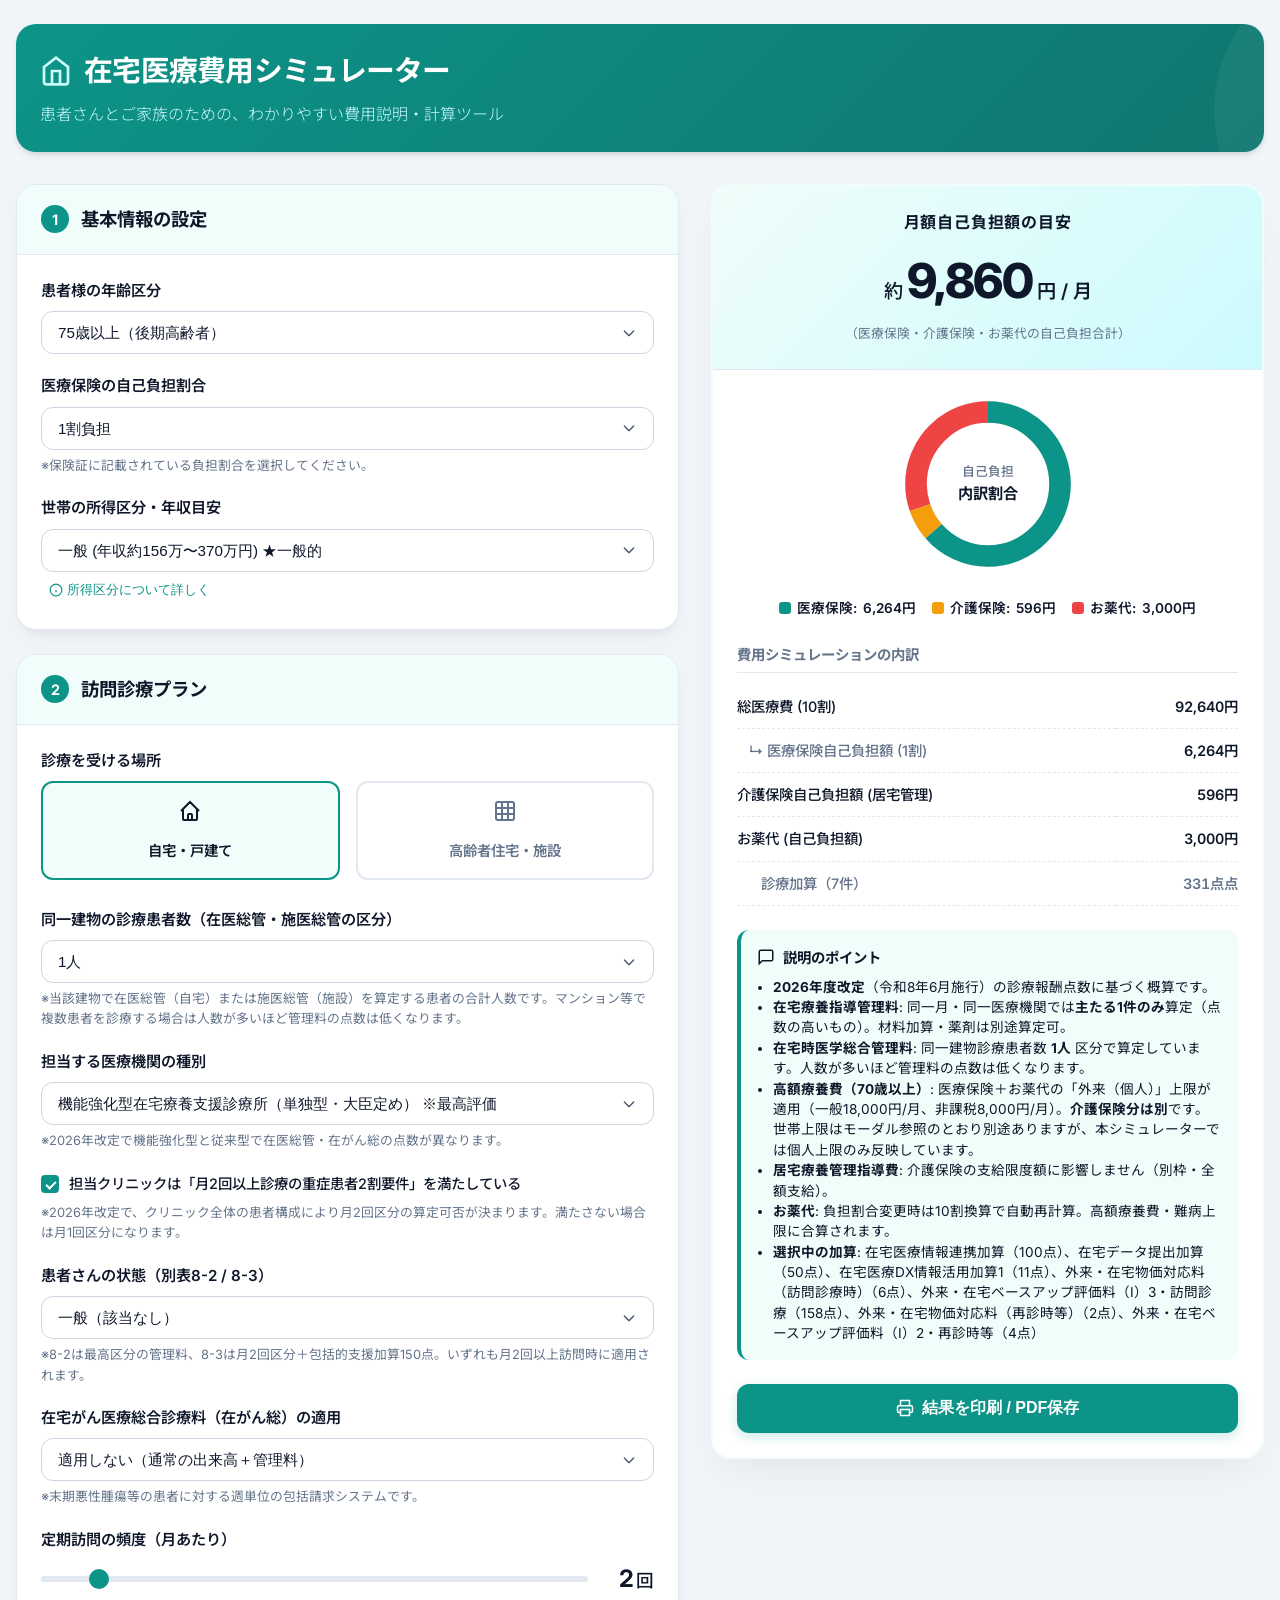
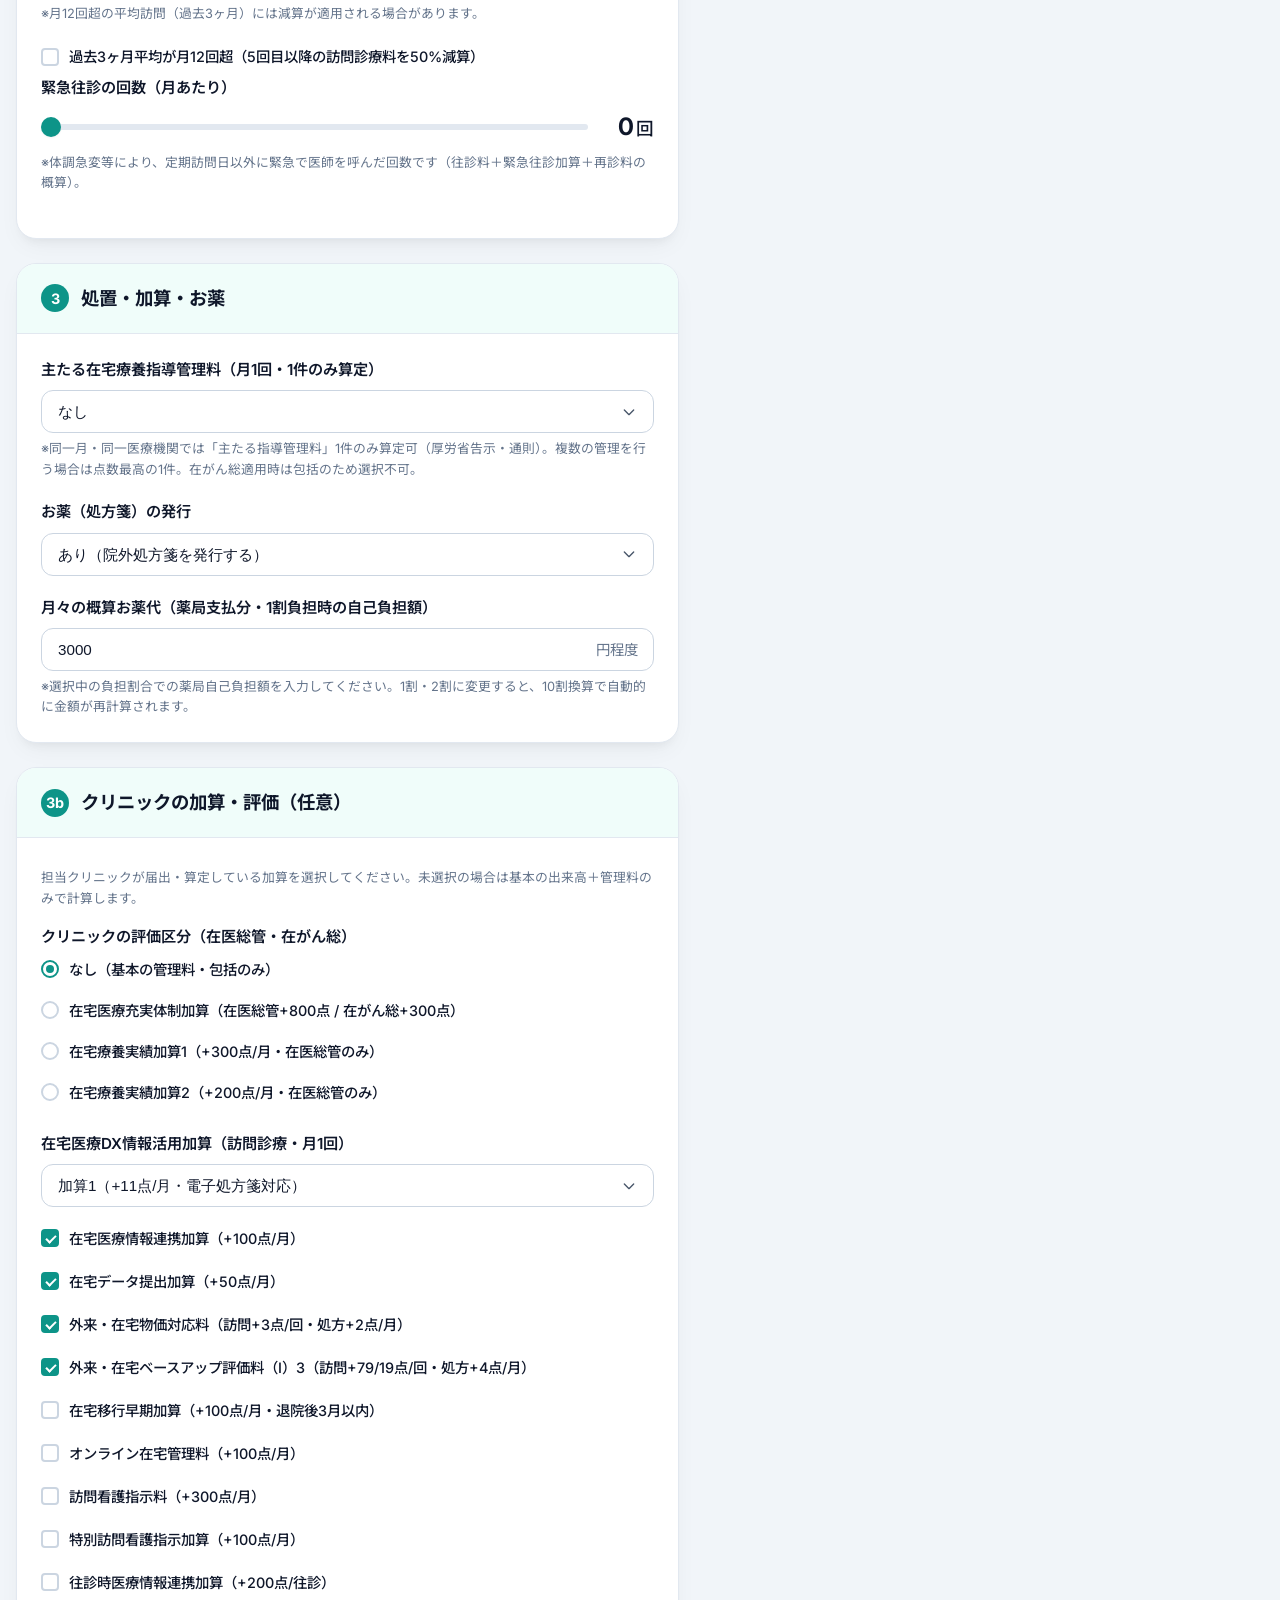
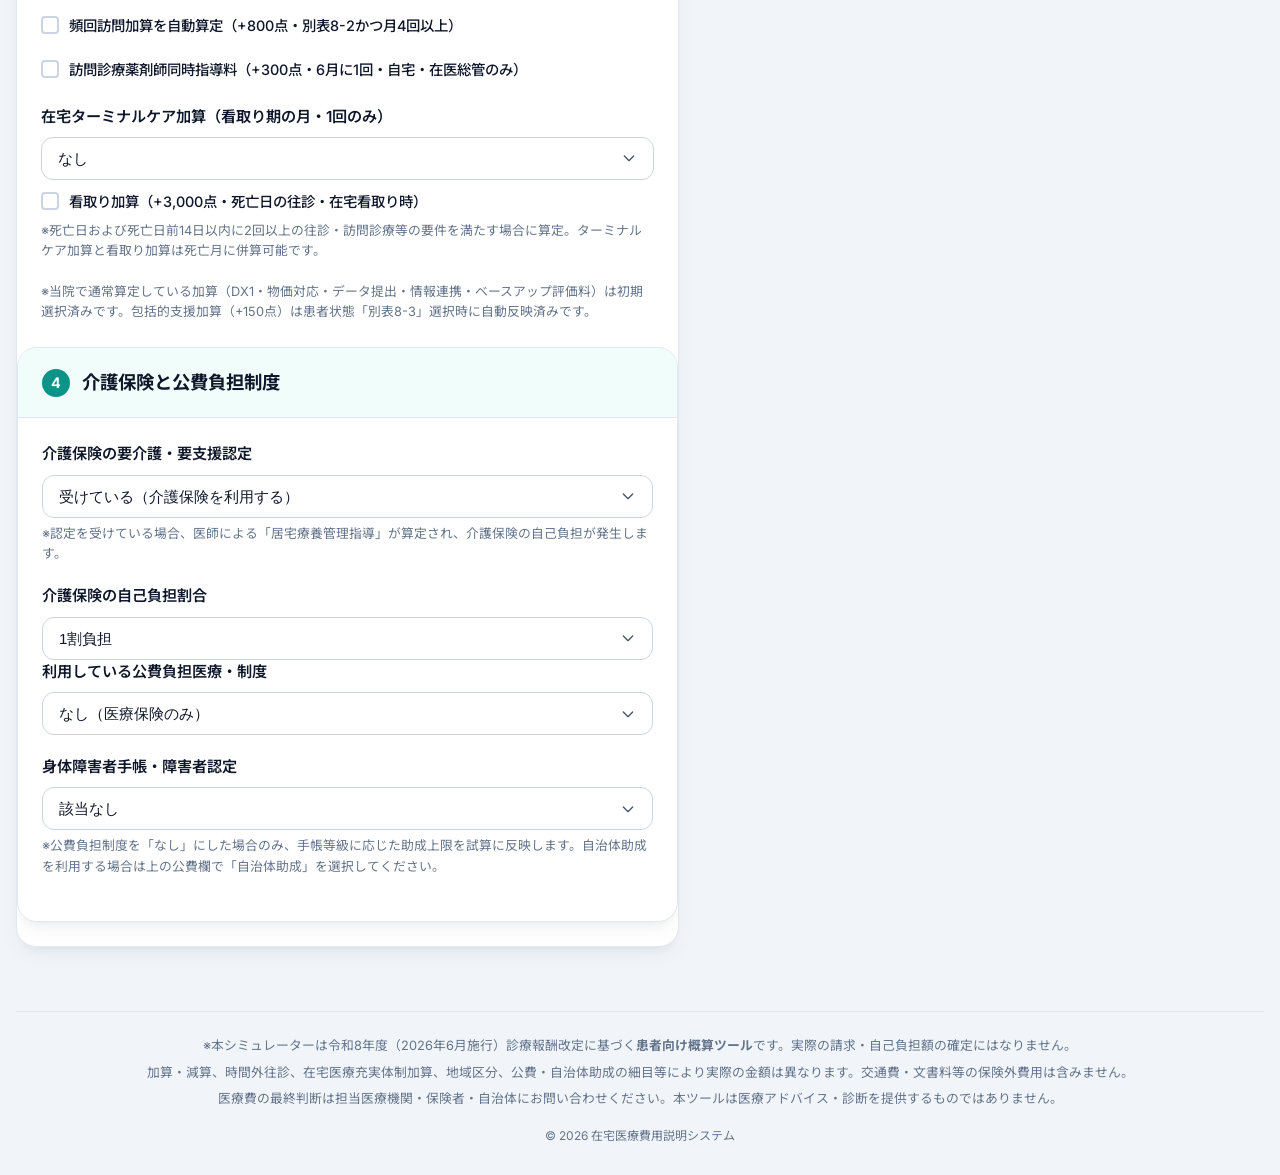
==== index.html @ 465ef8e2 "優先度順の課題修正: 計算精度・テスト・CI・UI改善 - 在がん総×一般診療所に80%減算を適用 - 頻回訪問加算を別表8-2（重症）患者のみに限定 - 薬剤師同時指導料を在医総管（一般診療所以外）" ====
<!DOCTYPE html>
<html lang="ja">
<head>
    <meta charset="UTF-8">
    <meta name="viewport" content="width=device-width, initial-scale=1.0">
    <meta name="description" content="在宅医療（訪問診療）の費用を患者さん・ご家族向けにわかりやすくシミュレーションするツール">
    <meta name="theme-color" content="#0f766e">
    <meta name="apple-mobile-web-app-capable" content="yes">
    <meta name="apple-mobile-web-app-status-bar-style" content="default">
    <meta name="apple-mobile-web-app-title" content="在宅医療費用">
    <title>在宅医療（訪問診療）費用シミュレーター</title>
    <link rel="icon" href="icon.svg" type="image/svg+xml">
    <link rel="apple-touch-icon" href="icon.svg">
    <link rel="manifest" href="manifest.webmanifest">
    <link rel="preconnect" href="https://fonts.googleapis.com">
    <link rel="preconnect" href="https://fonts.gstatic.com" crossorigin>
    <link href="https://fonts.googleapis.com/css2?family=Inter:wght@300;400;500;600;700&family=Noto+Sans+JP:wght@300;400;500;700&display=swap" rel="stylesheet">
    <link rel="stylesheet" href="styles.css">
</head>
<body>
    <div class="app-container">
        <!-- ヘッダー -->
        <header class="app-header">
            <div class="header-content">
                <div class="logo-area">
                    <svg class="logo-icon" viewBox="0 0 24 24" fill="none" stroke="currentColor" stroke-width="2">
                        <path d="M3 9l9-7 9 7v11a2 2 0 0 1-2 2H5a2 2 0 0 1-2-2z"/>
                        <polyline points="9 22 9 12 15 12 15 22"/>
                    </svg>
                    <h1>在宅医療費用シミュレーター</h1>
                </div>
                <p class="subtitle">患者さんとご家族のための、わかりやすい費用説明・計算ツール</p>
            </div>
        </header>

        <!-- メインコンテンツ -->
        <main class="app-main">
            <!-- 入力フォームエリア（左） -->
            <section class="form-section">
                <div class="card form-card">
                    <div class="card-header">
                        <h2><span class="step-num">1</span>基本情報の設定</h2>
                    </div>
                    <div class="card-body">
                        <!-- 年齢・負担割合 -->
                        <div class="form-group">
                            <label for="age-select">患者様の年齢区分</label>
                            <select id="age-select" class="form-control">
                                <option value="75" selected>75歳以上（後期高齢者）</option>
                                <option value="70">70歳〜74歳</option>
                                <option value="69">70歳未満</option>
                            </select>
                        </div>

                        <!-- 医療保険の負担割合（年齢により選択肢が変わる、または自動判定） -->
                        <div class="form-group">
                            <label for="copay-ratio">医療保険の自己負担割合</label>
                            <select id="copay-ratio" class="form-control">
                                <!-- JSで動的にオプションを制御・初期値設定 -->
                                <option value="0.1" selected>1割負担</option>
                                <option value="0.2">2割負担</option>
                                <option value="0.3">3割負担</option>
                            </select>
                            <span class="help-text">※保険証に記載されている負担割合を選択してください。</span>
                        </div>

                        <!-- 所得区分（高額療養費の計算用） -->
                        <div class="form-group">
                            <label for="income-level">世帯の所得区分・年収目安</label>
                            <select id="income-level" class="form-control">
                                <!-- JSで年齢区分に応じて動的に切り替え -->
                            </select>
                            <button type="button" class="btn-info-modal" data-target="modal-high-cost">
                                <svg width="14" height="14" viewBox="0 0 24 24" fill="none" stroke="currentColor" stroke-width="2"><circle cx="12" cy="12" r="10"/><line x1="12" y1="16" x2="12" y2="12"/><line x1="12" y1="8" x2="12.01" y2="8"/></svg>
                                所得区分について詳しく
                            </button>
                        </div>
                    </div>
                </div>

                <div class="card form-card">
                    <div class="card-header">
                        <h2><span class="step-num">2</span>訪問診療プラン</h2>
                    </div>
                    <div class="card-body">
                        <!-- 診療場所 -->
                        <div class="form-group">
                            <label>診療を受ける場所</label>
                            <div class="radio-tile-group">
                                <label class="radio-tile-label">
                                    <input type="radio" name="location" value="home" checked class="radio-tile-input">
                                    <div class="radio-tile">
                                        <div class="tile-icon">
                                            <svg width="24" height="24" viewBox="0 0 24 24" fill="none" stroke="currentColor" stroke-width="2"><path d="M3 12l2-2m0 0l7-7 7 7M5 10v10a1 1 0 001 1h3m10-11l2 2m-2-2v10a1 1 0 01-1 1h-3m-6 0a1 1 0 001-1v-4a1 1 0 011-1h2a1 1 0 011 1v4a1 1 0 001 1m-6 0h6"/></svg>
                                        </div>
                                        <div class="tile-label">自宅・戸建て</div>
                                    </div>
                                </label>
                                <label class="radio-tile-label">
                                    <input type="radio" name="location" value="facility" class="radio-tile-input">
                                    <div class="radio-tile">
                                        <div class="tile-icon">
                                            <svg width="24" height="24" viewBox="0 0 24 24" fill="none" stroke="currentColor" stroke-width="2"><rect x="3" y="3" width="18" height="18" rx="2" ry="2"/><line x1="9" y1="3" x2="9" y2="21"/><line x1="15" y1="3" x2="15" y2="21"/><line x1="3" y1="9" x2="21" y2="9"/><line x1="3" y1="15" x2="21" y2="15"/></svg>
                                        </div>
                                        <div class="tile-label">高齢者住宅・施設</div>
                                    </div>
                                </label>
                            </div>
                        </div>

                        <div class="form-group" id="facility-patient-tier-group">
                            <label for="facility-building-patients">同一建物の診療患者数（在医総管・施医総管の区分）</label>
                            <select id="facility-building-patients" class="form-control">
                                <option value="tier1" selected>1人</option>
                                <option value="tier2_9">2〜9人</option>
                                <option value="tier10_19">10〜19人</option>
                                <option value="tier20_49">20〜49人</option>
                                <option value="tier50plus">50人以上</option>
                            </select>
                            <span class="help-text">※当該建物で在医総管（自宅）または施医総管（施設）を算定する患者の合計人数です。マンション等で複数患者を診療する場合は人数が多いほど管理料の点数は低くなります。</span>
                        </div>

                        <!-- 診療所種別（2026年度改定） -->
                        <div class="form-group">
                            <label for="clinic-type">担当する医療機関の種別</label>
                            <select id="clinic-type" class="form-control">
                                <option value="kinou-kyouka" selected>機能強化型在宅療養支援診療所（単独型・大臣定め） ※最高評価</option>
                                <option value="zashin-ippan">在宅療養支援診療所（従来型）</option>
                                <option value="other-clinic">一般の診療所（在宅療養支援以外）</option>
                            </select>
                            <span class="help-text">※2026年改定で機能強化型と従来型で在医総管・在がん総の点数が異なります。</span>
                        </div>

                        <div class="form-group">
                            <label class="checkbox-item inline-check">
                                <input type="checkbox" id="clinic-severe-20" checked>
                                <span>担当クリニックは「月2回以上診療の重症患者2割要件」を満たしている</span>
                            </label>
                            <span class="help-text">※2026年改定で、クリニック全体の患者構成により月2回区分の算定可否が決まります。満たさない場合は月1回区分になります。</span>
                        </div>

                        <div class="form-group">
                            <label for="patient-severe">患者さんの状態（別表8-2 / 8-3）</label>
                            <select id="patient-severe" class="form-control">
                                <option value="no" selected>一般（該当なし）</option>
                                <option value="houkatsu">別表8-3（包括的支援加算対象）</option>
                                <option value="severe">別表8-2（重症患者）</option>
                            </select>
                            <span class="help-text">※8-2は最高区分の管理料、8-3は月2回区分＋包括的支援加算150点。いずれも月2回以上訪問時に適用されます。</span>
                        </div>

                        <!-- 在宅がん医療総合診療料（在がん総）の適用 -->
                        <div class="form-group">
                            <label for="apply-cancer-care">在宅がん医療総合診療料（在がん総）の適用</label>
                            <select id="apply-cancer-care" class="form-control">
                                <option value="no" selected>適用しない（通常の出来高＋管理料）</option>
                                <option value="yes">適用する（週単位の包括請求・末期がん等）</option>
                            </select>
                            <span class="help-text">※末期悪性腫瘍等の患者に対する週単位の包括請求システムです。</span>
                        </div>

                        <div id="cancer-care-details" class="public-details-panel hidden">
                            <div class="form-group">
                                <label for="cancer-care-weeks">算定する週数（月あたり）</label>
                                <div class="range-slider-container">
                                    <input type="range" id="cancer-care-weeks" min="1" max="5" value="4" class="range-slider">
                                    <span class="range-value"><strong id="cancer-care-weeks-val">4</strong>週分</span>
                                </div>
                                <span class="help-text">※通常は1ヶ月あたり4週分（または5週分）算定します。</span>
                            </div>
                        </div>

                        <div id="visit-plan-controls">
                            <!-- 訪問頻度 -->
                            <div class="form-group">
                                <label for="visit-frequency">定期訪問の頻度（月あたり）</label>
                                <div class="range-slider-container">
                                    <input type="range" id="visit-frequency" min="1" max="12" value="2" class="range-slider">
                                    <span class="range-value"><strong id="visit-frequency-val">2</strong>回</span>
                                </div>
                                <span class="help-text">※月12回超の平均訪問（過去3ヶ月）には減算が適用される場合があります。</span>
                            </div>
                            <label class="checkbox-item inline-check" style="margin-top: 8px;">
                                <input type="checkbox" id="visit-over-12-avg">
                                <span>過去3ヶ月平均が月12回超（5回目以降の訪問診療料を50%減算）</span>
                            </label>

                            <!-- 往診回数 -->
                            <div class="form-group">
                                <label for="emergency-visits">緊急往診の回数（月あたり）</label>
                                <div class="range-slider-container">
                                    <input type="range" id="emergency-visits" min="0" max="8" value="0" class="range-slider">
                                    <span class="range-value"><strong id="emergency-visits-val">0</strong>回</span>
                                </div>
                                <span class="help-text">※体調急変等により、定期訪問日以外に緊急で医師を呼んだ回数です（往診料＋緊急往診加算＋再診料の概算）。</span>
                            </div>

                            <div id="emergency-time-addons-group" class="public-details-panel hidden" style="margin-top: 12px;">
                                <div class="form-group">
                                    <label for="emergency-night-holiday">うち夜間・休日往診（18時〜8時・休日）</label>
                                    <div class="range-slider-container">
                                        <input type="range" id="emergency-night-holiday" min="0" max="0" value="0" class="range-slider">
                                        <span class="range-value"><strong id="emergency-night-holiday-val">0</strong>回</span>
                                    </div>
                                </div>
                                <div class="form-group">
                                    <label for="emergency-late-night">うち深夜往診（22時〜6時）</label>
                                    <div class="range-slider-container">
                                        <input type="range" id="emergency-late-night" min="0" max="0" value="0" class="range-slider">
                                        <span class="range-value"><strong id="emergency-late-night-val">0</strong>回</span>
                                    </div>
                                    <span class="help-text">※深夜往診は夜間・休日往診と重複しない回数で入力してください。クリニック区分により加算額が異なります（機能強化型+1,700/+2,700点、在支診+1,500/+2,500点、一般+405/+485点）。</span>
                                </div>
                            </div>
                        </div>
                    </div>
                </div>

                <div class="card form-card">
                    <div class="card-header">
                        <h2><span class="step-num">3</span>処置・加算・お薬</h2>
                    </div>
                    <div class="card-body">
                        <!-- 在宅療養指導管理料（排他算定） -->
                        <div class="form-group">
                            <label for="home-guidance-type">主たる在宅療養指導管理料（月1回・1件のみ算定）</label>
                            <select id="home-guidance-type" class="form-control">
                                <option value="none" selected>なし</option>
                                <option value="oxygen">在宅酸素療法指導管理料（2,400点/月）</option>
                                <option value="injection">在宅自己注射指導管理料（650点/月）</option>
                                <option value="catheter">在宅自己導尿指導管理料（1,400点/月）</option>
                                <option value="cancer">在宅悪性腫瘍患者指導管理料（1,500点/月）</option>
                                <option value="wound">在宅寝たきり患者処置指導管理料（1,050点/月）※褥瘡等</option>
                            </select>
                            <span class="help-text">※同一月・同一医療機関では「主たる指導管理料」1件のみ算定可（厚労省告示・通則）。複数の管理を行う場合は点数最高の1件。在がん総適用時は包括のため選択不可。</span>
                        </div>

                        <!-- お薬代 -->
                        <div class="form-group">
                            <label for="has-prescription">お薬（処方箋）の発行</label>
                            <select id="has-prescription" class="form-control">
                                <option value="yes" selected>あり（院外処方箋を発行する）</option>
                                <option value="no">なし</option>
                            </select>
                        </div>
                        <div class="form-group" id="medication-cost-group">
                            <label for="medication-cost" id="medication-cost-label">月々の概算お薬代（薬局支払分・3割負担時の自己負担額）</label>
                            <div class="input-unit-container">
                                <input type="number" id="medication-cost" class="form-control" value="3000" min="0" step="500">
                                <span class="input-unit">円程度</span>
                            </div>
                            <span class="help-text">※選択中の負担割合での薬局自己負担額を入力してください。1割・2割に変更すると、10割換算で自動的に金額が再計算されます。</span>
                        </div>
                    </div>
                </div>

                <div class="card form-card" id="addon-card">
                    <div class="card-header">
                        <h2><span class="step-num">3b</span>クリニックの加算・評価（任意）</h2>
                    </div>
                    <div class="card-body">
                        <p class="help-text" style="margin-bottom: 16px;">担当クリニックが届出・算定している加算を選択してください。未選択の場合は基本の出来高＋管理料のみで計算します。</p>

                        <div id="addon-cancer-note" class="public-details-panel hidden" style="margin-bottom: 16px;">
                            <p class="help-text">在がん総適用時は、訪問・管理料は包括のため、情報連携・DX・データ提出・充実体制加算（300点）等のみ選択できます。</p>
                        </div>

                        <div class="form-group">
                            <label>クリニックの評価区分（在医総管・在がん総）</label>
                            <div class="radio-group" id="clinic-tier-group">
                                <label class="checkbox-item inline-check">
                                    <input type="radio" name="clinic-tier" value="none" checked>
                                    <span>なし（基本の管理料・包括のみ）</span>
                                </label>
                                <label class="checkbox-item inline-check" data-tier="jujitsu">
                                    <input type="radio" name="clinic-tier" value="jujitsu">
                                    <span>在宅医療充実体制加算（在医総管+800点 / 在がん総+300点）</span>
                                </label>
                                <label class="checkbox-item inline-check tier-normal-only" data-tier="jisseki1">
                                    <input type="radio" name="clinic-tier" value="jisseki1">
                                    <span>在宅療養実績加算1（+300点/月・在医総管のみ）</span>
                                </label>
                                <label class="checkbox-item inline-check tier-normal-only" data-tier="jisseki2">
                                    <input type="radio" name="clinic-tier" value="jisseki2">
                                    <span>在宅療養実績加算2（+200点/月・在医総管のみ）</span>
                                </label>
                            </div>
                        </div>

                        <div id="addon-normal-panel">

                        <div class="form-group">
                            <label for="addon-dx">在宅医療DX情報活用加算（訪問診療・月1回）</label>
                            <select id="addon-dx" class="form-control">
                                <option value="none">なし</option>
                                <option value="1" selected>加算1（+11点/月・電子処方箋対応）</option>
                                <option value="2">加算2（+9点/月）</option>
                            </select>
                        </div>

                        <div class="checkbox-grid">
                            <label class="checkbox-item">
                                <input type="checkbox" id="addon-info-renkei" checked>
                                <span>在宅医療情報連携加算（+100点/月）</span>
                            </label>
                            <label class="checkbox-item">
                                <input type="checkbox" id="addon-data-submit" checked>
                                <span>在宅データ提出加算（+50点/月）</span>
                            </label>
                            <label class="checkbox-item">
                                <input type="checkbox" id="addon-bukka" checked>
                                <span>外来・在宅物価対応料（訪問+3点/回・処方+2点/月）</span>
                            </label>
                            <label class="checkbox-item">
                                <input type="checkbox" id="addon-base-up" checked>
                                <span>外来・在宅ベースアップ評価料（Ⅰ）3（訪問+79/19点/回・処方+4点/月）</span>
                            </label>
                            <label class="checkbox-item">
                                <input type="checkbox" id="addon-early-transition">
                                <span>在宅移行早期加算（+100点/月・退院後3月以内）</span>
                            </label>
                            <label class="checkbox-item">
                                <input type="checkbox" id="addon-online-mgmt">
                                <span>オンライン在宅管理料（+100点/月）</span>
                            </label>
                            <label class="checkbox-item">
                                <input type="checkbox" id="addon-nursing-instruction">
                                <span>訪問看護指示料（+300点/月）</span>
                            </label>
                            <label class="checkbox-item">
                                <input type="checkbox" id="addon-special-nursing">
                                <span>特別訪問看護指示加算（+100点/月）</span>
                            </label>
                            <label class="checkbox-item" id="addon-continuing-care-row" style="display:none">
                                <input type="checkbox" id="addon-continuing-care">
                                <span>継続診療加算（+216点/月・一般診療所のみ）</span>
                            </label>
                            <label class="checkbox-item">
                                <input type="checkbox" id="addon-emergency-info">
                                <span>往診時医療情報連携加算（+200点/往診）</span>
                            </label>
                            <label class="checkbox-item">
                                <input type="checkbox" id="addon-auto-frequent">
                                <span>頻回訪問加算を自動算定（+800点・別表8-2かつ月4回以上）</span>
                            </label>
                            <label class="checkbox-item" id="addon-pharmacist-row" style="display:none">
                                <input type="checkbox" id="addon-pharmacist-joint">
                                <span>訪問診療薬剤師同時指導料（+300点・6月に1回・自宅・在医総管のみ）</span>
                            </label>
                        </div>

                        <div id="addon-terminal-group" class="form-group" style="margin-top: 16px;">
                            <label for="addon-terminal-care">在宅ターミナルケア加算（看取り期の月・1回のみ）</label>
                            <select id="addon-terminal-care" class="form-control">
                                <option value="none" selected>なし</option>
                                <option value="tier6500">6,500点（大臣定め・病床ありの在支診・病院）</option>
                                <option value="tier5500">5,500点（大臣定め・病床なしの在支診・病院）</option>
                                <option value="tier4500">4,500点（その他の在宅療養支援診療所・病院）</option>
                                <option value="tier3500">3,500点（その他の診療所等）</option>
                            </select>
                            <label class="checkbox-item" style="margin-top: 10px;">
                                <input type="checkbox" id="addon-miokuri">
                                <span>看取り加算（+3,000点・死亡日の往診・在宅看取り時）</span>
                            </label>
                            <span class="help-text">※死亡日および死亡日前14日以内に2回以上の往診・訪問診療等の要件を満たす場合に算定。ターミナルケア加算と看取り加算は死亡月に併算可能です。</span>
                        </div>
                        <span class="help-text">※当院で通常算定している加算（DX1・物価対応・データ提出・情報連携・ベースアップ評価料）は初期選択済みです。包括的支援加算（+150点）は患者状態「別表8-3」選択時に自動反映済みです。</span>
                    </div>
                </div>

                <div class="card form-card">
                    <div class="card-header">
                        <h2><span class="step-num">4</span>介護保険と公費負担制度</h2>
                    </div>
                    <div class="card-body">
                        <!-- 介護保険の利用 -->
                        <div class="form-group">
                            <label for="nursing-insurance">介護保険の要介護・要支援認定</label>
                            <select id="nursing-insurance" class="form-control">
                                <option value="yes" selected>受けている（介護保険を利用する）</option>
                                <option value="no">受けていない（または利用しない）</option>
                            </select>
                            <span class="help-text">※認定を受けている場合、医師による「居宅療養管理指導」が算定され、介護保険の自己負担が発生します。</span>
                        </div>

                        <div id="nursing-insurance-details">
                            <div class="form-group">
                                <label for="nursing-ratio">介護保険の自己負担割合</label>
                                <select id="nursing-ratio" class="form-control">
                                    <option value="0.1" selected>1割負担</option>
                                    <option value="0.2">2割負担</option>
                                    <option value="0.3">3割負担</option>
                                </select>
                            </div>
                        </div>

                        <!-- 公費負担医療 -->
                        <div class="form-group">
                            <label for="public-expense">利用している公費負担医療・制度</label>
                            <select id="public-expense" class="form-control">
                                <option value="none" selected>なし（医療保険のみ）</option>
                                <option value="welfare">生活保護（医療扶助・介護扶助）</option>
                                <option value="nanbyou">指定難病（医療費助成制度）</option>
                                <option value="jiritsu">自立支援医療（精神通院等）</option>
                                <option value="local-subsidy">地方自治体の医療費助成（重度障害者など）</option>
                            </select>
                        </div>

                        <!-- 各公費に応じた追加項目 -->
                        <div id="public-nanbyou-details" class="public-details-panel hidden">
                            <div class="form-group">
                                <label for="nanbyou-limit">指定難病の月額自己負担上限額</label>
                                <select id="nanbyou-limit" class="form-control">
                                    <option value="0">0円 (生活保護など)</option>
                                    <option value="2500">2,500円 (低所得Ⅰ)</option>
                                    <option value="5000">5,000円 (低所得Ⅱ)</option>
                                    <option value="10000" selected>10,000円 (一般所得Ⅰ)</option>
                                    <option value="20000">20,000円 (一般所得Ⅱ)</option>
                                    <option value="30000">30,000円 (上位所得)</option>
                                </select>
                            </div>
                            <label class="checkbox-item inline-check">
                                <input type="checkbox" id="nanbyou-long-term">
                                <span>高額かつ長期該当（上限軽減: 一般所得Ⅰ→5,000円、Ⅱ→10,000円、上位→20,000円）</span>
                            </label>
                            <div class="checkbox-item">
                                <input type="checkbox" id="nanbyou-ventilator" value="yes">
                                <label for="nanbyou-ventilator">人工呼吸器などを装着している（上限1,000円）</label>
                            </div>
                            <span class="help-text">※3割負担の方は2割に軽減。医療・お薬・居宅療養管理指導費を合算して月上限を適用します（高額療養費とは別制度）。</span>
                        </div>

                        <div id="public-jiritsu-details" class="public-details-panel hidden">
                            <div class="form-group">
                                <label for="jiritsu-coverage">自立支援の対象となる診療の割合</label>
                                <select id="jiritsu-coverage" class="form-control">
                                    <option value="100" selected>100%（精神疾患が主病・診療費の全額が対象）</option>
                                    <option value="75">約75%（精神疾患関連が大部分）</option>
                                    <option value="50">約50%（併存疾患あり）</option>
                                    <option value="25">約25%（精神疾患以外が主）</option>
                                </select>
                                <span class="help-text">※自立支援（精神通院）は精神障害及びそれに起因する病態の診療・お薬のみが対象です。該当分のみ1割＋上限を適用し、残りは通常の保険負担割合です。</span>
                            </div>
                            <div class="form-group">
                                <label for="jiritsu-limit">自立支援医療の月額自己負担上限額</label>
                                <select id="jiritsu-limit" class="form-control">
                                    <option value="0">0円 (生活保護受給世帯)</option>
                                    <option value="2500">2,500円 (低所得1: 非課税・年金少)</option>
                                    <option value="5000" selected>5,000円 (低所得2: 非課税)</option>
                                    <option value="5000-mid">5,000円 (中間所得1: 課税・重度継続)</option>
                                    <option value="10000">10,000円 (中間所得2: 課税・重度継続)</option>
                                    <option value="20000">20,000円 (一定所得以上: 重度継続)</option>
                                    <option value="none">上限なし (原則1割負担のみ)</option>
                                </select>
                            </div>
                        </div>

                        <div id="public-local-details" class="public-details-panel hidden">
                            <div class="form-group">
                                <label for="local-subsidy-type">助成の内容（自己負担分）</label>
                                <select id="local-subsidy-type" class="form-control">
                                    <option value="zero" selected>医療・お薬の自己負担なし（0円）</option>
                                    <option value="ratio-cap-1000">1割負担＋月上限1,000円（医療・お薬）</option>
                                    <option value="ratio-cap-2000">1割負担＋月上限2,000円（医療・お薬）</option>
                                    <option value="ratio-cap-5000">1割負担＋月上限5,000円（医療・お薬）</option>
                                    <option value="fixed-500">1回あたり500円のみ負担（医療・お薬）</option>
                                    <option value="fixed-1000">月額上限1,000円まで負担（医療・お薬）</option>
                                </select>
                            </div>
                            <label class="checkbox-item inline-check">
                                <input type="checkbox" id="local-nursing-subsidy">
                                <span>介護保険（居宅療養管理指導）も助成対象</span>
                            </label>
                            <span class="help-text">※自治体の重度障害者医療費助成等の典型パターンです。お住まいの市区町村の条例と異なる場合があります。</span>
                        </div>

                        <!-- 障害者手帳・認定 -->
                        <div class="form-group">
                            <label for="disability-cert">身体障害者手帳・障害者認定</label>
                            <select id="disability-cert" class="form-control">
                                <option value="no" selected>該当なし</option>
                                <option value="yes">身体障害者手帳をお持ち（または障害者認定あり）</option>
                            </select>
                            <span class="help-text">※公費負担制度を「なし」にした場合のみ、手帳等級に応じた助成上限を試算に反映します。自治体助成を利用する場合は上の公費欄で「自治体助成」を選択してください。</span>
                        </div>

                        <div id="disability-details" class="public-details-panel hidden">
                            <div class="form-group">
                                <label for="disability-grade">手帳の等級・助成の目安</label>
                                <select id="disability-grade" class="form-control">
                                    <option value="grade1-2">1級・2級（自己負担なしの助成が多い）</option>
                                    <option value="grade3">3級（月額上限1,000円程度の助成が多い）</option>
                                    <option value="general">その他（自治体により異なる）</option>
                                </select>
                            </div>
                        </div>
                    </div>
                </div>

            </section>

            <!-- 計算結果エリア（右） -->
            <section class="result-section">
                <div class="card result-card sticky-result">
                    <div class="result-header-summary">
                        <h3>月額自己負担額の目安</h3>
                        <div class="total-cost-display">
                            <span class="currency">約</span>
                            <span id="total-patient-cost" class="amount">0</span>
                            <span class="unit">円 / 月</span>
                        </div>
                        <p class="summary-desc">（医療保険・介護保険・お薬代の自己負担合計）</p>
                    </div>

                    <!-- 視覚的グラフ（ドーナツチャート） -->
                    <div class="chart-container">
                        <svg class="donut-chart" viewBox="0 0 100 100">
                            <!-- 背景円 -->
                            <circle class="donut-ring" cx="50" cy="50" r="40" fill="transparent" stroke="#e6e8eb" stroke-width="12"></circle>
                            <!-- 医療保険負担分 -->
                            <circle id="donut-segment-medical" class="donut-segment" cx="50" cy="50" r="40" fill="transparent" stroke="#0d9488" stroke-width="12" stroke-dasharray="0 251.2" stroke-dashoffset="0"></circle>
                            <!-- 介護保険負担分 -->
                            <circle id="donut-segment-nursing" class="donut-segment" cx="50" cy="50" r="40" fill="transparent" stroke="#f59e0b" stroke-width="12" stroke-dasharray="0 251.2" stroke-dashoffset="0"></circle>
                            <!-- 自費分 -->
                            <circle id="donut-segment-self" class="donut-segment" cx="50" cy="50" r="40" fill="transparent" stroke="#ef4444" stroke-width="12" stroke-dasharray="0 251.2" stroke-dashoffset="0"></circle>
                        </svg>
                        <div class="chart-center-label">
                            <span class="label-top">自己負担</span>
                            <span class="label-bottom">内訳割合</span>
                        </div>
                    </div>

                    <!-- グラフ凡例 -->
                    <div class="chart-legend">
                        <div class="legend-item"><span class="legend-color medical"></span>医療保険: <span id="legend-val-medical">0円</span></div>
                        <div class="legend-item"><span class="legend-color nursing"></span>介護保険: <span id="legend-val-nursing">0円</span></div>
                        <div class="legend-item"><span class="legend-color self"></span>お薬代: <span id="legend-val-self">0円</span></div>
                    </div>

                    <!-- 詳細内訳アコーディオン -->
                    <div class="result-details">
                        <h4>費用シミュレーションの内訳</h4>
                        <table class="table-details">
                            <tbody>
                                <tr>
                                    <td>総医療費 (10割)</td>
                                    <td class="align-right"><span id="table-total-medical-10">0</span>円</td>
                                </tr>
                                <tr>
                                    <td class="indent-1">↳ 医療保険自己負担額 <span id="table-medical-ratio-label">(3割)</span></td>
                                    <td class="align-right"><span id="table-medical-copay">0</span>円</td>
                                </tr>
                                <tr class="sub-row" id="row-high-cost-applied">
                                    <td class="indent-2 text-muted">※高額療養費による軽減額</td>
                                    <td class="align-right text-success"><span id="table-medical-limit-applied">-0</span>円</td>
                                </tr>
                                <tr class="sub-row" id="row-public-applied">
                                    <td class="indent-2 text-muted">※公費・助成制度による軽減額</td>
                                    <td class="align-right text-success"><span id="table-public-limit-applied">-0</span>円</td>
                                </tr>
                                <tr id="row-nursing-detail">
                                    <td>介護保険自己負担額 (居宅管理)</td>
                                    <td class="align-right"><span id="table-nursing-copay">0</span>円</td>
                                </tr>
                                <tr>
                                    <td>お薬代 (自己負担額)</td>
                                    <td class="align-right"><span id="table-medication-copay">0</span>円</td>
                                </tr>
                                <tr class="sub-row" id="row-addons-detail" style="display:none">
                                    <td class="indent-2 text-muted" id="table-addons-note">診療加算</td>
                                    <td class="align-right text-muted"><span id="table-addons-points">0</span>点</td>
                                </tr>
                                <tr class="sub-row">
                                    <td class="indent-2 text-muted" id="table-guidance-note">在宅療養指導管理料</td>
                                    <td class="align-right text-muted">—</td>
                                </tr>
                            </tbody>
                        </table>
                    </div>

                    <!-- 説明・提案カード -->
                    <div class="advice-card">
                        <div class="advice-title">
                            <svg width="18" height="18" viewBox="0 0 24 24" fill="none" stroke="currentColor" stroke-width="2"><path d="M21 15a2 2 0 0 1-2 2H7l-4 4V5a2 2 0 0 1 2-2h14a2 2 0 0 1 2 2z"/></svg>
                            <span>説明のポイント</span>
                        </div>
                        <div id="advice-content" class="advice-content">
                            <!-- 動的にアドバイスを流し込む -->
                        </div>
                    </div>

                    <!-- 操作エリア -->
                    <div class="action-buttons">
                        <button type="button" class="btn btn-primary btn-block" id="btn-print">
                            <svg width="18" height="18" viewBox="0 0 24 24" fill="none" stroke="currentColor" stroke-width="2"><polyline points="6 9 6 2 18 2 18 9"/><path d="M6 18H4a2 2 0 0 1-2-2v-5a2 2 0 0 1 2-2h16a2 2 0 0 1 2 2v5a2 2 0 0 1-2 2h-2"/><rect x="6" y="14" width="12" height="8"/></svg>
                            結果を印刷 / PDF保存
                        </button>
                    </div>
                </div>
            </section>
        </main>

        <!-- モーダル（所得区分・高額療養費説明） -->
        <div id="modal-high-cost" class="modal">
            <div class="modal-content">
                <div class="modal-header">
                    <h3>高額療養費制度と所得区分について</h3>
                    <button type="button" class="btn-close-modal">&times;</button>
                </div>
                <div class="modal-body">
                    <h4>70歳以上・75歳以上（後期高齢者）の区分</h4>
                    <table class="table-modal">
                        <thead>
                            <tr>
                                <th>区分</th>
                                <th>年収目安</th>
                                <th>外来上限(個人)</th>
                                <th>世帯上限(外来+入院)</th>
                            </tr>
                        </thead>
                        <tbody>
                            <tr>
                                <td>現役並みⅢ</td>
                                <td>約1,160万円〜</td>
                                <td>44,400円</td>
                                <td>252,600円 + α</td>
                            </tr>
                            <tr>
                                <td>現役並みⅡ</td>
                                <td>約770万〜1,160万円</td>
                                <td>44,400円</td>
                                <td>167,400円 + α</td>
                            </tr>
                            <tr>
                                <td>現役並みⅠ</td>
                                <td>約370万〜770万円</td>
                                <td>44,400円</td>
                                <td>80,100円 + α</td>
                            </tr>
                            <tr>
                                <td>一般</td>
                                <td>約156万〜370万円</td>
                                <td>18,000円</td>
                                <td>57,600円</td>
                            </tr>
                            <tr>
                                <td>低所得Ⅱ(非課税)</td>
                                <td>世帯全員非課税</td>
                                <td>8,000円</td>
                                <td>24,600円</td>
                            </tr>
                            <tr>
                                <td>低所得Ⅰ(非課税)</td>
                                <td>年金収入等 80万円以下</td>
                                <td>8,000円</td>
                                <td>15,000円</td>
                            </tr>
                        </tbody>
                    </table>

                    <h4 style="margin-top: 20px;">70歳未満の区分</h4>
                    <table class="table-modal">
                        <thead>
                            <tr>
                                <th>区分</th>
                                <th>標準報酬月額 / 所得目安</th>
                                <th>世帯上限(月額)</th>
                            </tr>
                        </thead>
                        <tbody>
                            <tr>
                                <td>区分ア</td>
                                <td>83万円以上</td>
                                <td>252,600円 + α</td>
                            </tr>
                            <tr>
                                <td>区分イ</td>
                                <td>53万〜79万円</td>
                                <td>167,400円 + α</td>
                            </tr>
                            <tr>
                                <td>区分ウ</td>
                                <td>28万〜50万円</td>
                                <td>80,100円 + α</td>
                            </tr>
                            <tr>
                                <td>区分エ</td>
                                <td>26万円以下</td>
                                <td>57,600円</td>
                            </tr>
                            <tr>
                                <td>区分オ</td>
                                <td>住民税非課税世帯</td>
                                <td>35,400円</td>
                            </tr>
                        </tbody>
                    </table>
                    <p class="modal-note">※「+ α」の部分は、(総医療費 - 基準額) × 1% の計算式で加算されます。</p>
                </div>
            </div>
        </div>

        <footer class="app-footer">
            <p>※本シミュレーターは令和8年度（2026年6月施行）診療報酬改定に基づく<strong>患者向け概算ツール</strong>です。実際の請求・自己負担額の確定にはなりません。</p>
            <p>加算・減算、時間外往診、在宅医療充実体制加算、地域区分、公費・自治体助成の細目等により実際の金額は異なります。交通費・文書料等の保険外費用は含みません。</p>
            <p>医療費の最終判断は担当医療機関・保険者・自治体にお問い合わせください。本ツールは医療アドバイス・診断を提供するものではありません。</p>
            <p class="copyright">&copy; 2026 在宅医療費用説明システム</p>
        </footer>
    </div>

    <!-- 印刷用特別レイアウト（画面には表示されず、印刷時のみ適用される） -->
    <div class="print-only-container">
        <div class="print-header">
            <h2>在宅医療（訪問診療）費用シミュレーション結果</h2>
            <p class="print-date">作成日: <span id="print-date-val"></span></p>
        </div>
        <div class="print-body">
            <div class="print-section">
                <h3>■ シミュレーション条件</h3>
                <table class="print-table">
                    <tr>
                        <th>年齢区分</th><td id="print-age"></td>
                        <th>自己負担割合</th><td id="print-copay"></td>
                    </tr>
                    <tr>
                        <th>診療場所</th><td id="print-location"></td>
                        <th>医療機関</th><td id="print-clinic"></td>
                    </tr>
                    <tr>
                        <th>所得区分</th><td id="print-income"></td>
                        <th>公費負担</th><td id="print-public"></td>
                    </tr>
                    <tr>
                        <th>定期訪問頻度</th><td id="print-frequency"></td>
                        <th>緊急往診回数</th><td id="print-emergency"></td>
                    </tr>
                    <tr>
                        <th>介護保険利用</th><td id="print-nursing"></td>
                        <th></th><td></td>
                    </tr>
                </table>
            </div>

            <div class="print-section">
                <h3>■ 月額自己負担額の目安（概算）</h3>
                <div class="print-total-box">
                    <span class="label">月々の自己負担額 合計目安:</span>
                    <span class="value"><span id="print-total-amount">0</span> 円 / 月</span>
                </div>
                <p class="note">※医療保険、介護保険、お薬代の自己負担合計です（保険外交通費等は含みません）。</p>
            </div>

            <div class="print-section">
                <h3>■ 費用の内訳</h3>
                <table class="print-table details">
                    <thead>
                        <tr>
                            <th>項目</th>
                            <th>詳細</th>
                            <th>金額 (自己負担分)</th>
                        </tr>
                    </thead>
                    <tbody>
                        <tr>
                            <td>医療保険適用分</td>
                            <td id="print-detail-medical-desc">訪問診療料、在宅医学管理料など</td>
                            <td class="align-right"><span id="print-detail-medical-val">0</span> 円</td>
                        </tr>
                        <tr>
                            <td>診療加算</td>
                            <td id="print-addons">なし</td>
                            <td class="align-right text-muted">—</td>
                        </tr>
                        <tr>
                            <td>介護保険適用分</td>
                            <td>居宅療養管理指導費 (医師による管理・指導)</td>
                            <td class="align-right"><span id="print-detail-nursing-val">0</span> 円</td>
                        </tr>
                        <tr>
                            <td>お薬代 (自己負担)</td>
                            <td>調剤薬局でのお薬代目安</td>
                            <td class="align-right"><span id="print-detail-medication-val">0</span> 円</td>
                        </tr>
                    </tbody>
                </table>
            </div>

            <div class="print-section">
                <h3>■ 説明とアドバイス</h3>
                <div id="print-advice-box" class="print-advice-box"></div>
            </div>

            <div class="print-memo-area">
                <h3>■ メモ・特記事項</h3>
                <div class="memo-line"></div>
                <div class="memo-line"></div>
                <div class="memo-line"></div>
            </div>
        </div>
        <div class="print-footer">
            <p>※本シミュレーションは目安であり、実際の請求額は診療行為や加算項目、薬局での処方内容によって異なります。</p>
            <p>運営医療機関名: ___________________________   お問い合わせ先: ___________________________</p>
        </div>
    </div>

    <script src="app.js"></script>
</body>
</html>
---- styles.css ----
:root {
    --primary: #0d9488;
    --primary-hover: #0f766e;
    --primary-light: #f0fdfa;
    --secondary: #d97706;
    --secondary-light: #fef3c7;
    --danger: #e11d48;
    --danger-light: #ffe4e6;
    --success: #16a34a;
    --success-light: #dcfce7;
    
    --bg-app: #f1f5f9;
    --bg-card: #ffffff;
    --text-main: #0f172a;
    --text-muted: #64748b;
    --border: #cbd5e1;
    --border-light: #e2e8f0;
    
    --shadow-sm: 0 1px 2px 0 rgba(0, 0, 0, 0.05);
    --shadow-md: 0 4px 6px -1px rgba(0, 0, 0, 0.1), 0 2px 4px -1px rgba(0, 0, 0, 0.06);
    --shadow-lg: 0 10px 25px -5px rgba(0, 0, 0, 0.05), 0 8px 10px -6px rgba(0, 0, 0, 0.05);
    --shadow-glow: 0 0 20px rgba(13, 148, 136, 0.15);
    
    --radius-sm: 8px;
    --radius-md: 12px;
    --radius-lg: 20px;
    
    --transition: all 0.3s cubic-bezier(0.4, 0, 0.2, 1);
}

/* 基本リセット & タイポグラフィ */
* {
    box-sizing: border-box;
    margin: 0;
    padding: 0;
}

body {
    font-family: 'Inter', 'Noto Sans JP', -apple-system, BlinkMacSystemFont, "Segoe UI", Roboto, sans-serif;
    background-color: var(--bg-app);
    color: var(--text-main);
    line-height: 1.6;
    -webkit-font-smoothing: antialiased;
}

.app-container {
    max-width: 1280px;
    margin: 0 auto;
    padding: 24px 16px;
    min-height: 100vh;
    display: flex;
    flex-direction: column;
}

/* ヘッダー */
.app-header {
    margin-bottom: 32px;
    padding: 24px;
    background: linear-gradient(135deg, #0d9488 0%, #0f766e 100%);
    border-radius: var(--radius-lg);
    color: #ffffff;
    box-shadow: var(--shadow-md);
    position: relative;
    overflow: hidden;
}

.app-header::before {
    content: '';
    position: absolute;
    top: -50%;
    right: -20%;
    width: 300px;
    height: 300px;
    border-radius: 50%;
    background: rgba(255, 255, 255, 0.05);
    pointer-events: none;
}

.header-content {
    position: relative;
    z-index: 1;
}

.logo-area {
    display: flex;
    align-items: center;
    gap: 12px;
    margin-bottom: 8px;
}

.logo-icon {
    width: 32px;
    height: 32px;
    color: #ccfbfe;
}

.app-header h1 {
    font-size: 1.8rem;
    font-weight: 700;
    letter-spacing: -0.025em;
}

.subtitle {
    font-size: 1rem;
    color: #ccfbfe;
    font-weight: 300;
}

/* メインレイアウト */
.app-main {
    display: grid;
    grid-template-columns: 1.2fr 1fr;
    gap: 32px;
    align-items: start;
    flex: 1;
}

/* カード共通スタイル */
.card {
    background-color: var(--bg-card);
    border-radius: var(--radius-lg);
    border: 1px solid var(--border-light);
    box-shadow: var(--shadow-lg);
    margin-bottom: 24px;
    transition: var(--transition);
    overflow: hidden;
}

.card:hover {
    transform: translateY(-2px);
    box-shadow: var(--shadow-glow), 0 12px 30px -5px rgba(0, 0, 0, 0.08);
}

.card-header {
    padding: 20px 24px;
    border-bottom: 1px solid var(--border-light);
    background-color: var(--primary-light);
}

.card-header h2 {
    font-size: 1.15rem;
    font-weight: 700;
    color: var(--primary-dark);
    display: flex;
    align-items: center;
    gap: 12px;
}

.step-num {
    display: inline-flex;
    align-items: center;
    justify-content: center;
    width: 28px;
    height: 28px;
    background-color: var(--primary);
    color: #ffffff;
    border-radius: 50%;
    font-size: 0.9rem;
    font-weight: 700;
}

.card-body {
    padding: 24px;
}

/* フォーム部品 */
.form-group {
    margin-bottom: 20px;
}

.form-group:last-child {
    margin-bottom: 0;
}

label {
    display: block;
    font-weight: 600;
    margin-bottom: 8px;
    font-size: 0.95rem;
    color: var(--text-main);
}

.form-control {
    width: 100%;
    padding: 12px 16px;
    font-size: 0.95rem;
    border: 1px solid var(--border);
    border-radius: var(--radius-md);
    background-color: #ffffff;
    transition: var(--transition);
    color: var(--text-main);
}

.form-control:focus {
    outline: none;
    border-color: var(--primary);
    box-shadow: 0 0 0 4px rgba(13, 148, 136, 0.15);
}

select.form-control {
    appearance: none;
    background-image: url("data:image/svg+xml,%3Csvg xmlns='http://www.w3.org/2000/svg' fill='none' viewBox='0 0 24 24' stroke='%23475569'%3E%3Cpath stroke-linecap='round' stroke-linejoin='round' stroke-width='2' d='M19 9l-7 7-7-7'/%3E%3C/svg%3E");
    background-repeat: no-repeat;
    background-position: right 16px center;
    background-size: 16px;
    padding-right: 40px;
}

.help-text {
    display: block;
    margin-top: 6px;
    font-size: 0.8rem;
    color: var(--text-muted);
}

/* ラジオタイル（診療場所選択） */
.radio-tile-group {
    display: grid;
    grid-template-columns: 1fr 1fr;
    gap: 16px;
}

.radio-tile-label {
    cursor: pointer;
}

.radio-tile-input {
    position: absolute;
    opacity: 0;
    width: 0;
    height: 0;
}

.radio-tile {
    display: flex;
    flex-direction: column;
    align-items: center;
    justify-content: center;
    padding: 16px;
    border: 2px solid var(--border-light);
    border-radius: var(--radius-md);
    background-color: #ffffff;
    transition: var(--transition);
    text-align: center;
}

.tile-icon {
    margin-bottom: 8px;
    color: var(--text-muted);
    transition: var(--transition);
}

.tile-label {
    font-size: 0.9rem;
    font-weight: 600;
    color: var(--text-muted);
    transition: var(--transition);
}

.radio-tile-input:checked + .radio-tile {
    border-color: var(--primary);
    background-color: var(--primary-light);
}

.radio-tile-input:checked + .radio-tile .tile-icon,
.radio-tile-input:checked + .radio-tile .tile-label {
    color: var(--primary-dark);
}

/* レンジスライダー */
.range-slider-container {
    display: flex;
    align-items: center;
    gap: 16px;
}

.range-slider {
    flex: 1;
    appearance: none;
    height: 6px;
    border-radius: 3px;
    background: var(--border-light);
    outline: none;
}

.range-slider::-webkit-slider-thumb {
    appearance: none;
    width: 20px;
    height: 20px;
    border-radius: 50%;
    background: var(--primary);
    cursor: pointer;
    transition: var(--transition);
    box-shadow: var(--shadow-sm);
}

.range-slider::-webkit-slider-thumb:hover {
    transform: scale(1.15);
    background: var(--primary-hover);
}

.range-value {
    font-size: 1.1rem;
    font-weight: 500;
    min-width: 50px;
    text-align: right;
}

.range-value strong {
    font-size: 1.5rem;
    color: var(--primary-dark);
    margin-right: 2px;
}

/* チェックボックスグリッド */
.checkbox-grid {
    display: grid;
    grid-template-columns: 1fr;
    gap: 12px;
    margin-top: 8px;
}

.checkbox-item {
    display: flex;
    align-items: flex-start;
    gap: 10px;
    cursor: pointer;
    font-weight: 500;
    font-size: 0.9rem;
}

.checkbox-item input[type="checkbox"] {
    appearance: none;
    width: 18px;
    height: 18px;
    border: 2px solid var(--border);
    border-radius: 4px;
    outline: none;
    background-color: #ffffff;
    cursor: pointer;
    position: relative;
    margin-top: 2px;
    flex-shrink: 0;
    transition: var(--transition);
}

.checkbox-item input[type="checkbox"]:checked {
    border-color: var(--primary);
    background-color: var(--primary);
}

.checkbox-item input[type="checkbox"]:checked::after {
    content: '';
    position: absolute;
    top: 2px;
    left: 5px;
    width: 4px;
    height: 8px;
    border: solid white;
    border-width: 0 2px 2px 0;
    transform: rotate(45deg);
}

.checkbox-item span {
    color: var(--text-main);
}

/* 入力欄単位付き */
.input-unit-container {
    position: relative;
    display: flex;
    align-items: center;
}

.input-unit-container .form-control {
    padding-right: 60px;
}

.input-unit {
    position: absolute;
    right: 16px;
    color: var(--text-muted);
    font-size: 0.9rem;
    pointer-events: none;
}

/* 公費パネル */
.public-details-panel {
    background-color: var(--primary-light);
    border: 1px solid var(--border-light);
    border-radius: var(--radius-md);
    padding: 16px;
    margin-top: 16px;
    animation: slideDown 0.3s ease-out;
}

.public-details-panel.hidden {
    display: none;
}

.disabled-section {
    opacity: 0.45;
    pointer-events: none;
    position: relative;
}

.inline-check {
    display: flex;
    align-items: flex-start;
    gap: 10px;
    font-weight: 500;
    font-size: 0.9rem;
    cursor: pointer;
}

.inline-check input[type="checkbox"] {
    margin-top: 3px;
}

.radio-group {
    display: flex;
    flex-direction: column;
    gap: 10px;
    margin-top: 8px;
}

.radio-group .checkbox-item input[type="radio"] {
    appearance: none;
    width: 18px;
    height: 18px;
    border: 2px solid var(--border);
    border-radius: 50%;
    outline: none;
    background-color: #ffffff;
    cursor: pointer;
    position: relative;
    margin-top: 2px;
    flex-shrink: 0;
    transition: var(--transition);
}

.radio-group .checkbox-item input[type="radio"]:checked {
    border-color: var(--primary);
}

.radio-group .checkbox-item input[type="radio"]:checked::after {
    content: '';
    position: absolute;
    top: 3px;
    left: 3px;
    width: 8px;
    height: 8px;
    border-radius: 50%;
    background-color: var(--primary);
}

.disabled-section::after {
    content: '在がん総適用時は包括請求のため無効';
    position: absolute;
    top: 50%;
    left: 50%;
    transform: translate(-50%, -50%);
    background: rgba(255, 255, 255, 0.95);
    padding: 8px 12px;
    border-radius: var(--radius-sm);
    font-size: 0.8rem;
    color: var(--text-muted);
    font-weight: 600;
    white-space: nowrap;
    border: 1px solid var(--border-light);
    box-shadow: var(--shadow-sm);
}

@keyframes slideDown {
    from {
        opacity: 0;
        transform: translateY(-8px);
    }
    to {
        opacity: 1;
        transform: translateY(0);
    }
}

/* 情報モーダル呼び出しボタン */
.btn-info-modal {
    background: none;
    border: none;
    color: var(--primary);
    font-weight: 500;
    font-size: 0.8rem;
    display: inline-flex;
    align-items: center;
    gap: 4px;
    cursor: pointer;
    margin-top: 6px;
    padding: 4px 8px;
    border-radius: 4px;
    transition: var(--transition);
}

.btn-info-modal:hover {
    background-color: var(--primary-light);
    color: var(--primary-hover);
}

/* 結果表示エリア（右側、追従） */
.sticky-result {
    position: sticky;
    top: 24px;
}

.result-card {
    border: 2px solid var(--primary-light);
    box-shadow: 0 20px 40px -15px rgba(0, 0, 0, 0.08);
}

.result-header-summary {
    background: linear-gradient(135deg, var(--primary-light) 0%, #ccfbfe 100%);
    padding: 24px;
    text-align: center;
    border-bottom: 1px solid var(--border-light);
}

.result-header-summary h3 {
    font-size: 1rem;
    color: var(--primary-dark);
    font-weight: 700;
    text-transform: uppercase;
    letter-spacing: 0.05em;
    margin-bottom: 8px;
}

.total-cost-display {
    color: var(--primary-dark);
    display: flex;
    align-items: baseline;
    justify-content: center;
    gap: 4px;
}

.total-cost-display .currency {
    font-size: 1.2rem;
    font-weight: 500;
}

.total-cost-display .amount {
    font-size: 3rem;
    font-weight: 800;
    letter-spacing: -0.03em;
}

.total-cost-display .unit {
    font-size: 1.2rem;
    font-weight: 600;
}

.summary-desc {
    font-size: 0.8rem;
    color: var(--text-muted);
    margin-top: 4px;
}

/* ドーナツチャート */
.chart-container {
    position: relative;
    width: 180px;
    height: 180px;
    margin: 24px auto;
}

.donut-chart {
    width: 100%;
    height: 100%;
    transform: rotate(-90deg);
}

.donut-segment {
    transition: stroke-dasharray 0.5s ease;
}

.chart-center-label {
    position: absolute;
    top: 50%;
    left: 50%;
    transform: translate(-50%, -50%);
    text-align: center;
    display: flex;
    flex-direction: column;
}

.chart-center-label .label-top {
    font-size: 0.8rem;
    color: var(--text-muted);
    font-weight: 500;
}

.chart-center-label .label-bottom {
    font-size: 0.95rem;
    font-weight: 700;
    color: var(--text-main);
}

/* 凡例 */
.chart-legend {
    display: flex;
    justify-content: center;
    flex-wrap: wrap;
    gap: 16px;
    padding: 0 24px;
    margin-bottom: 24px;
}

.legend-item {
    display: flex;
    align-items: center;
    gap: 6px;
    font-size: 0.85rem;
    font-weight: 600;
}

.legend-color {
    width: 12px;
    height: 12px;
    border-radius: 3px;
}

.legend-color.medical { background-color: var(--primary); }
.legend-color.nursing { background-color: #f59e0b; }
.legend-color.self { background-color: #ef4444; }

/* 詳細テーブル */
.result-details {
    padding: 0 24px;
    margin-bottom: 24px;
}

.result-details h4 {
    font-size: 0.9rem;
    color: var(--text-muted);
    margin-bottom: 12px;
    border-bottom: 1px solid var(--border-light);
    padding-bottom: 6px;
}

.table-details {
    width: 100%;
    border-collapse: collapse;
}

.table-details td {
    padding: 10px 0;
    font-size: 0.9rem;
    font-weight: 500;
    border-bottom: 1px dashed var(--border-light);
}

.table-details tr:last-child td {
    border-bottom: none;
    font-weight: 700;
    font-size: 0.95rem;
}

.table-details .align-right {
    text-align: right;
    font-variant-numeric: tabular-nums;
    font-weight: 600;
}

.table-details .indent-1 {
    padding-left: 12px;
    color: var(--text-muted);
}

.table-details .indent-2 {
    padding-left: 24px;
}

.sub-row {
    display: none; /* JSで動的に表示 */
}

.text-muted { color: var(--text-muted); }
.text-success { color: var(--success); }

/* アドバイスカード */
.advice-card {
    background-color: var(--primary-light);
    border-radius: var(--radius-md);
    padding: 16px;
    margin: 0 24px 24px 24px;
    border-left: 4px solid var(--primary);
}

.advice-title {
    display: flex;
    align-items: center;
    gap: 8px;
    font-weight: 700;
    color: var(--primary-dark);
    font-size: 0.9rem;
    margin-bottom: 8px;
}

.advice-content {
    font-size: 0.85rem;
    color: var(--primary-dark);
    line-height: 1.5;
}

.advice-content ul {
    margin-left: 16px;
    margin-top: 4px;
}

/* ボタン */
.btn {
    display: inline-flex;
    align-items: center;
    justify-content: center;
    gap: 8px;
    padding: 14px 24px;
    font-size: 1rem;
    font-weight: 700;
    border: none;
    border-radius: var(--radius-md);
    cursor: pointer;
    transition: var(--transition);
}

.btn-primary {
    background-color: var(--primary);
    color: #ffffff;
    box-shadow: 0 4px 12px rgba(13, 148, 136, 0.2);
}

.btn-primary:hover {
    background-color: var(--primary-hover);
    transform: translateY(-1px);
    box-shadow: 0 6px 16px rgba(13, 148, 136, 0.3);
}

.btn-block {
    display: flex;
    width: 100%;
}

.action-buttons {
    padding: 0 24px 24px 24px;
}

/* モーダル */
.modal {
    position: fixed;
    top: 0;
    left: 0;
    width: 100%;
    height: 100%;
    background-color: rgba(15, 23, 42, 0.6);
    backdrop-filter: blur(4px);
    display: flex;
    align-items: center;
    justify-content: center;
    z-index: 1000;
    opacity: 0;
    pointer-events: none;
    transition: var(--transition);
}

.modal.open {
    opacity: 1;
    pointer-events: auto;
}

.modal-content {
    background-color: #ffffff;
    border-radius: var(--radius-lg);
    width: 90%;
    max-width: 680px;
    max-height: 85vh;
    overflow-y: auto;
    box-shadow: var(--shadow-lg);
    transform: translateY(20px);
    transition: var(--transition);
}

.modal.open .modal-content {
    transform: translateY(0);
}

.modal-header {
    padding: 20px 24px;
    border-bottom: 1px solid var(--border-light);
    display: flex;
    align-items: center;
    justify-content: space-between;
    background-color: var(--primary-light);
}

.modal-header h3 {
    color: var(--primary-dark);
    font-size: 1.2rem;
}

.btn-close-modal {
    background: none;
    border: none;
    font-size: 1.8rem;
    color: var(--text-muted);
    cursor: pointer;
    line-height: 1;
    padding: 4px;
    border-radius: 50%;
    transition: var(--transition);
}

.btn-close-modal:hover {
    color: var(--text-main);
    background-color: var(--border-light);
}

.modal-body {
    padding: 24px;
}

.table-modal {
    width: 100%;
    border-collapse: collapse;
    margin-top: 12px;
    font-size: 0.85rem;
}

.table-modal th,
.table-modal td {
    padding: 10px 12px;
    border: 1px solid var(--border-light);
    text-align: left;
}

.table-modal th {
    background-color: var(--bg-app);
    font-weight: 700;
}

.modal-note {
    font-size: 0.8rem;
    color: var(--text-muted);
    margin-top: 10px;
}

/* フッター */
.app-footer {
    margin-top: 40px;
    padding-top: 24px;
    border-top: 1px solid var(--border-light);
    text-align: center;
    font-size: 0.8rem;
    color: var(--text-muted);
}

.app-footer p {
    margin-bottom: 6px;
}

.app-footer .copyright {
    margin-top: 16px;
    font-size: 0.75rem;
}

/* 印刷用一時表示エリア（通常画面では非表示） */
.print-only-container {
    display: none;
}

/* レスポンシブ設計 */
@media (max-width: 1024px) {
    .app-main {
        grid-template-columns: 1fr;
        gap: 24px;
    }
    
    .sticky-result {
        position: static;
    }
}

@media (max-width: 640px) {
    .app-container {
        padding: 12px 8px;
    }
    
    .app-header {
        padding: 16px;
        border-radius: var(--radius-md);
    }
    
    .app-header h1 {
        font-size: 1.4rem;
    }
    
    .subtitle {
        font-size: 0.85rem;
    }
    
    .card-body {
        padding: 16px;
    }
    
    .radio-tile-group {
        grid-template-columns: 1fr;
        gap: 12px;
    }
    
    .total-cost-display .amount {
        font-size: 2.2rem;
    }
}

/* 印刷スタイル */
@media print {
    /* 画面表示用の全要素を非表示 */
    body {
        background-color: #ffffff;
        color: #000000;
        font-size: 12pt;
    }
    
    .app-container {
        display: none !important;
    }
    
    .modal {
        display: none !important;
    }
    
    /* 印刷用レイアウトを有効化 */
    .print-only-container {
        display: block !important;
        font-family: 'Noto Sans JP', sans-serif;
        color: #333333;
        padding: 20px;
    }
    
    .print-header {
        border-bottom: 3px double #0d9488;
        padding-bottom: 12px;
        margin-bottom: 20px;
        display: flex;
        justify-content: space-between;
        align-items: flex-end;
    }
    
    .print-header h2 {
        font-size: 20pt;
        color: #0d9488;
        margin: 0;
    }
    
    .print-date {
        font-size: 10pt;
        color: #666;
    }
    
    .print-section {
        margin-bottom: 24px;
    }
    
    .print-section h3 {
        font-size: 12pt;
        border-left: 4px solid #0d9488;
        padding-left: 8px;
        margin-bottom: 12px;
        color: #0f766e;
    }
    
    .print-table {
        width: 100%;
        border-collapse: collapse;
        margin-bottom: 10px;
    }
    
    .print-table th,
    .print-table td {
        border: 1px solid #ddd;
        padding: 8px 12px;
        font-size: 10pt;
        text-align: left;
    }
    
    .print-table th {
        background-color: #f5f5f5;
        font-weight: bold;
        width: 25%;
    }
    
    .print-table.details th {
        width: auto;
    }
    
    .print-table.details td.align-right {
        text-align: right;
        font-weight: bold;
    }
    
    .print-total-box {
        background-color: #f0fdfa;
        border: 2px solid #0d9488;
        border-radius: 8px;
        padding: 16px;
        display: flex;
        justify-content: space-between;
        align-items: center;
        margin-bottom: 8px;
    }
    
    .print-total-box .label {
        font-size: 14pt;
        font-weight: bold;
        color: #0f766e;
    }
    
    .print-total-box .value {
        font-size: 22pt;
        font-weight: 800;
        color: #0f766e;
    }
    
    .print-section .note {
        font-size: 8pt;
        color: #666;
    }
    
    .print-advice-box {
        background-color: #f9f9f9;
        border-left: 4px solid #f59e0b;
        padding: 12px;
        font-size: 10pt;
        line-height: 1.5;
    }
    
    .print-memo-area {
        margin-top: 30px;
        page-break-inside: avoid;
    }
    
    .print-memo-area h3 {
        font-size: 12pt;
        margin-bottom: 12px;
    }
    
    .memo-line {
        border-bottom: 1px dashed #ccc;
        height: 30px;
        margin-bottom: 8px;
    }
    
    .print-footer {
        margin-top: 40px;
        border-top: 1px solid #ddd;
        padding-top: 12px;
        font-size: 8pt;
        color: #666;
        text-align: center;
        page-break-inside: avoid;
    }
    
    .print-footer p {
        margin-bottom: 6px;
    }
}
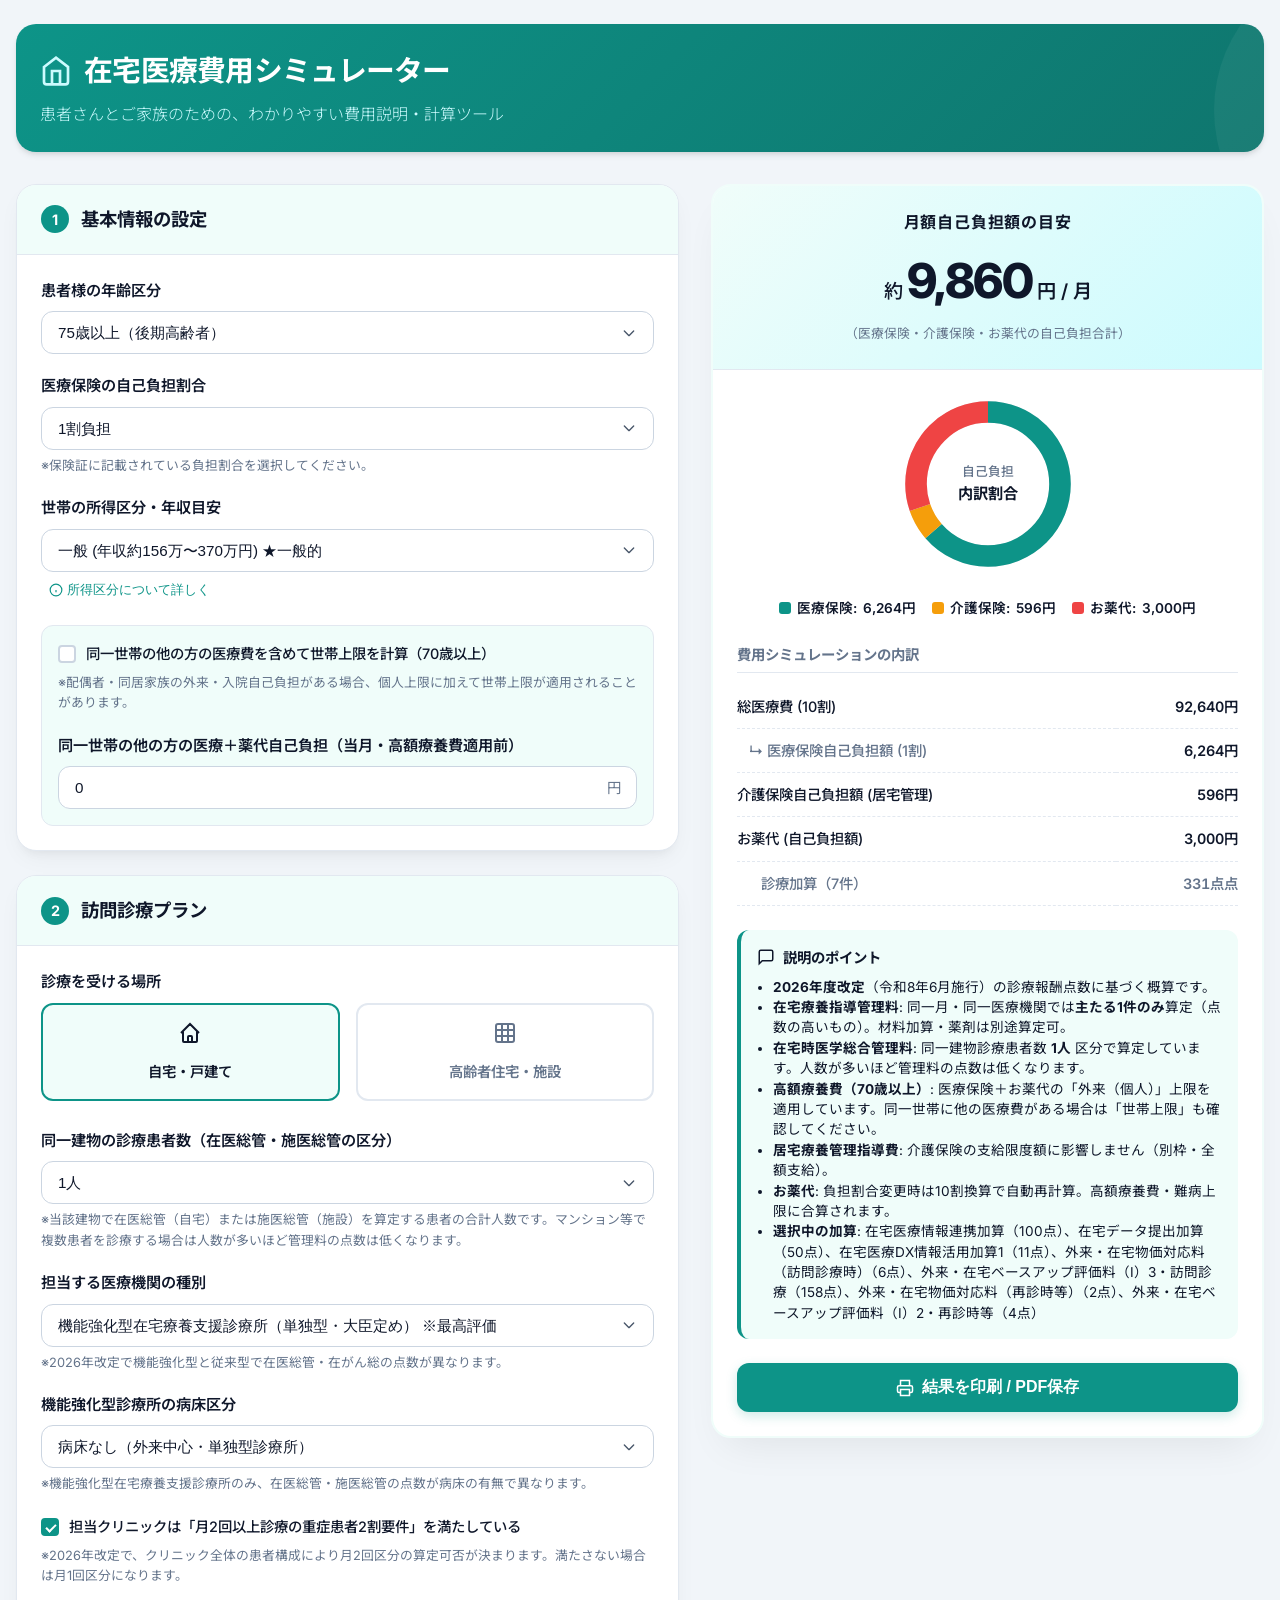
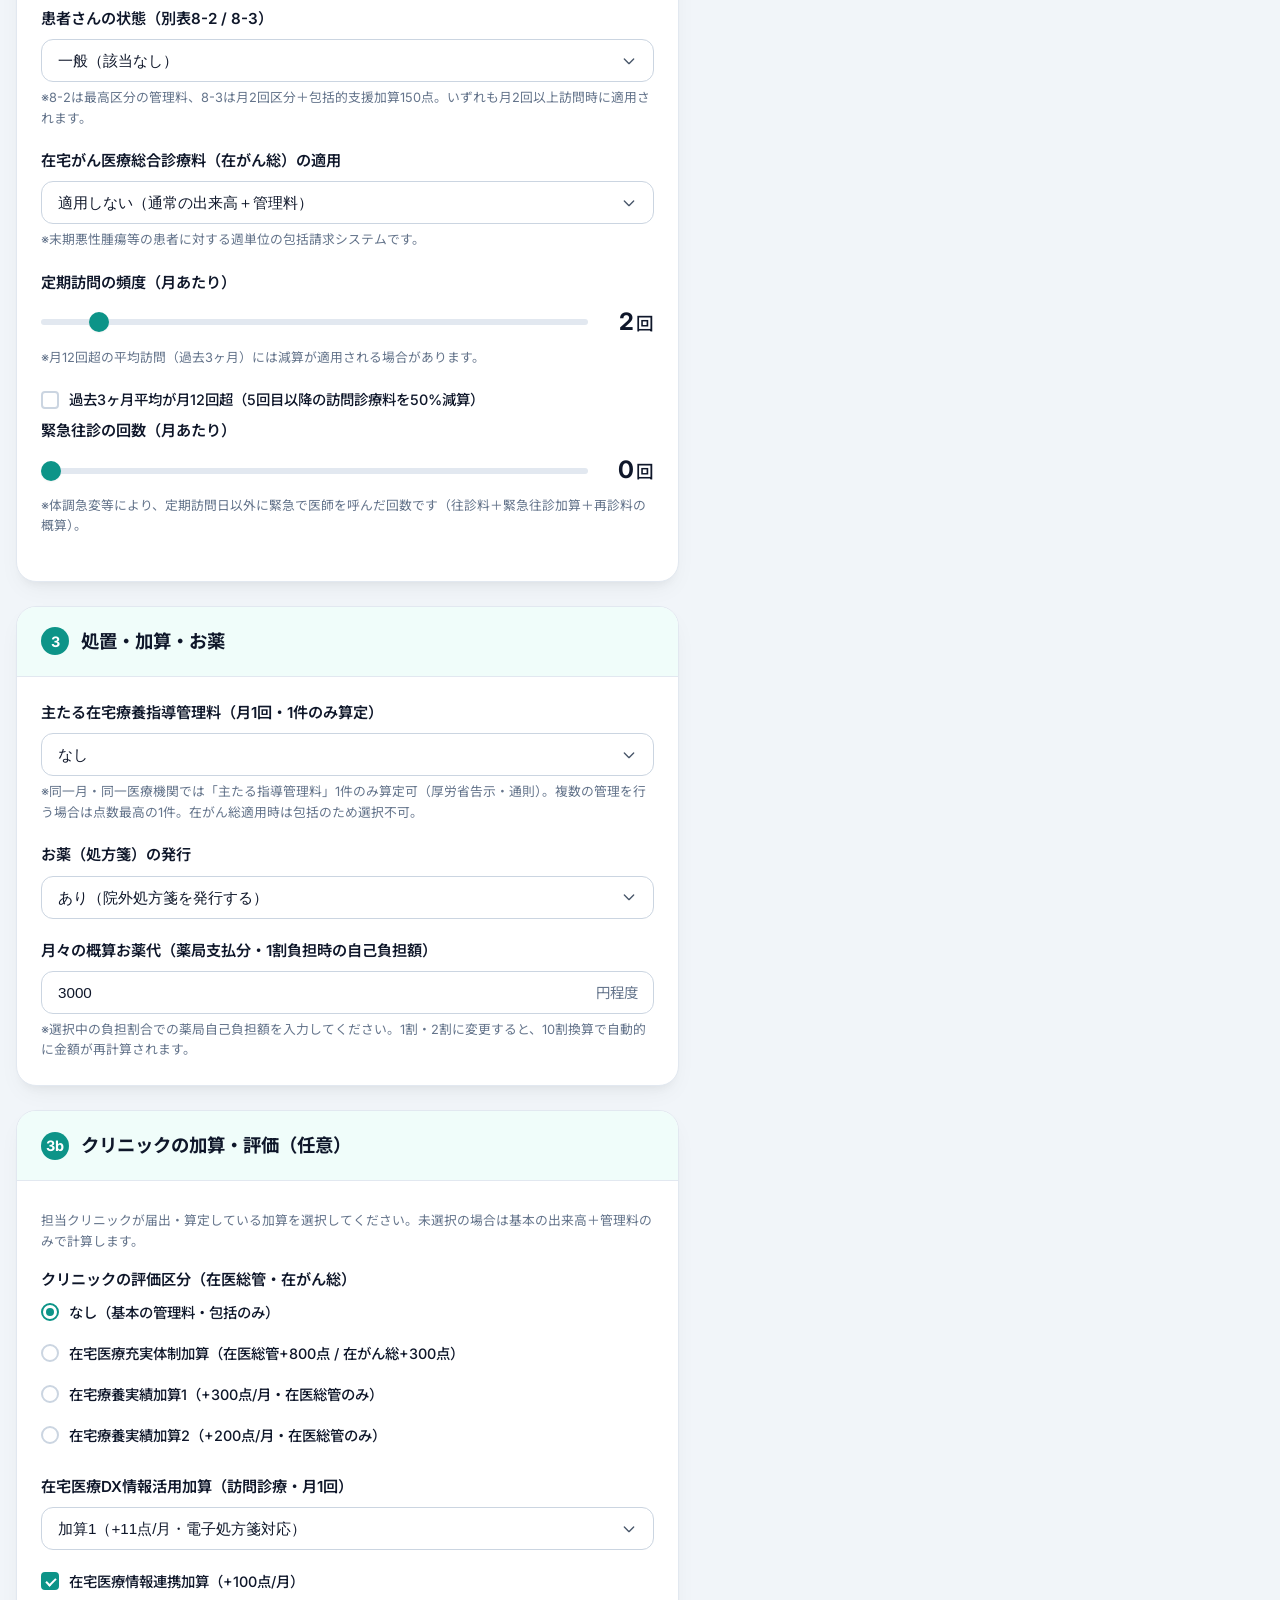
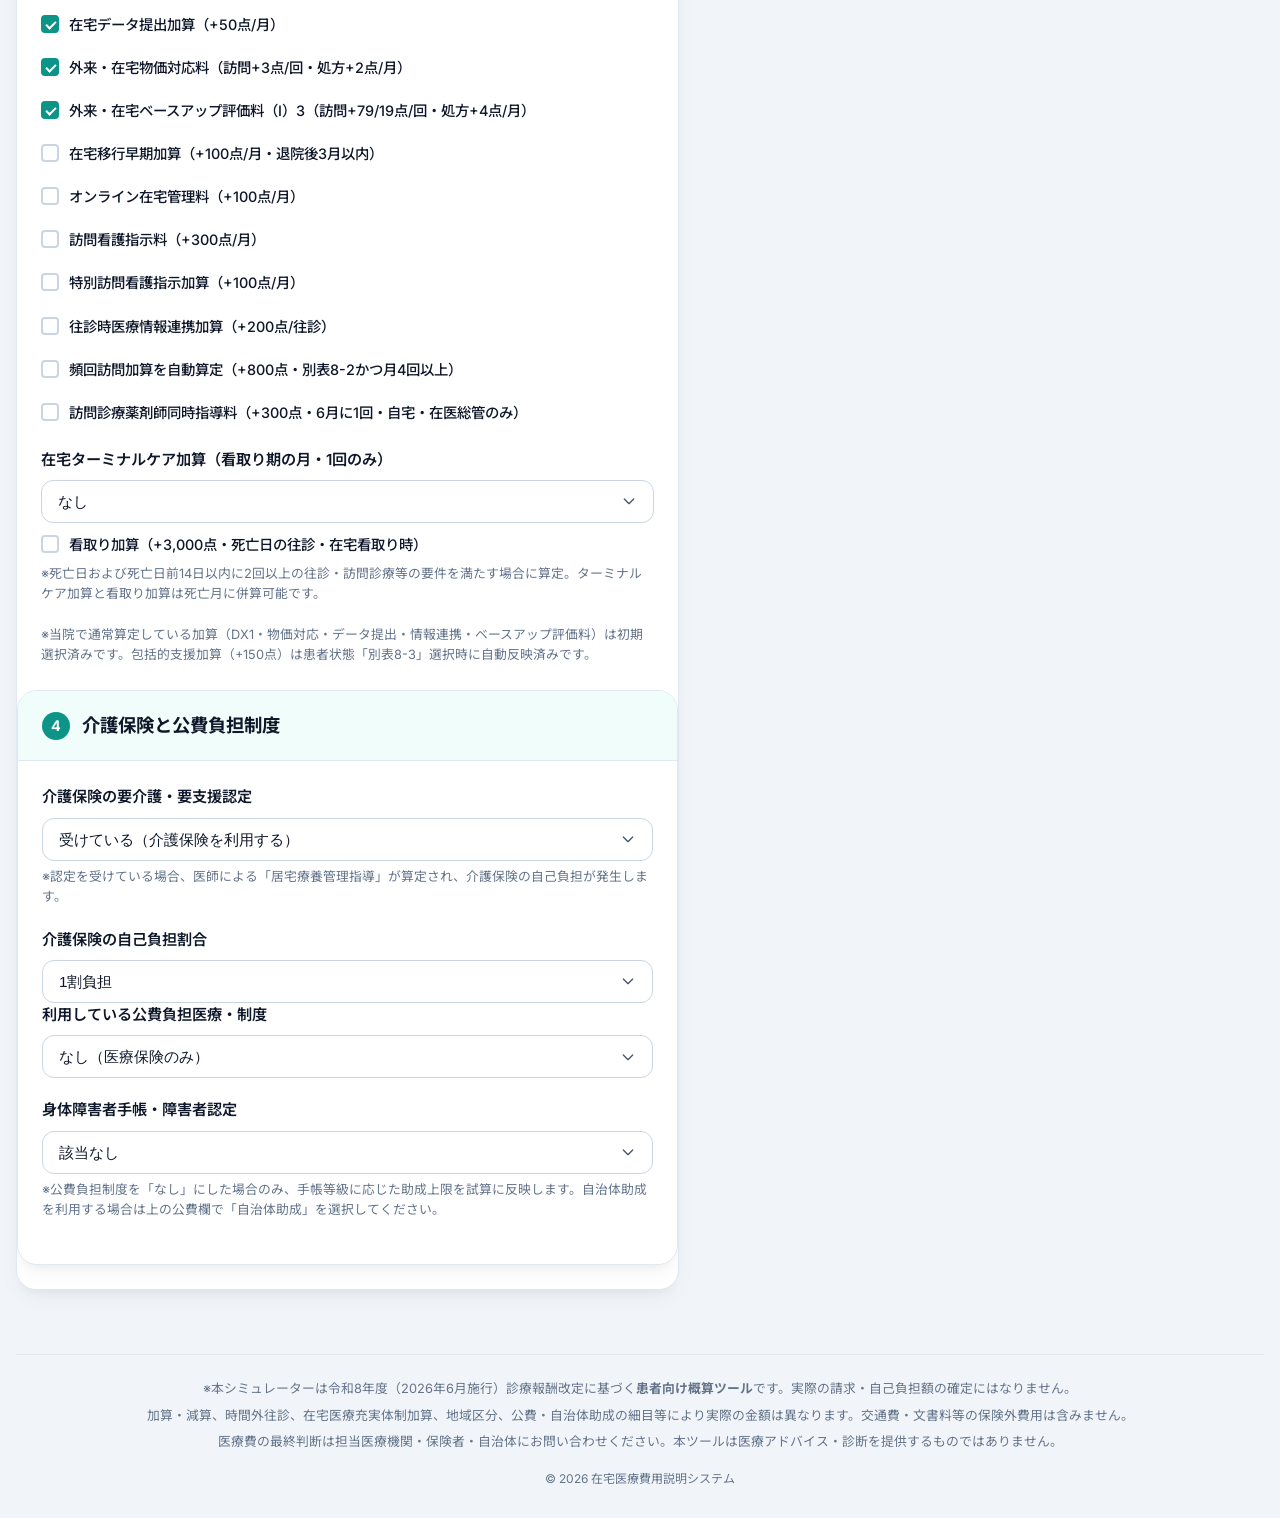
==== commit 1950d52d: "世帯上限・加算建物区分・頻回訪問・病床区分・noteガイド - 70歳以上: 同一世帯の他医療費入力で世帯上限を反映 - 充実体制・実績加算1/2を同一建物5区分で逓減 - 頻回訪問加算: 初回800" ====
--- a/index.html
+++ b/index.html
@@ -75,6 +75,23 @@
                                 所得区分について詳しく
                             </button>
                         </div>
+
+                        <div id="household-high-cost-group" class="public-details-panel hidden">
+                            <div class="form-group">
+                                <label class="checkbox-item inline-check">
+                                    <input type="checkbox" id="household-high-cost-enable">
+                                    <span>同一世帯の他の方の医療費を含めて世帯上限を計算（70歳以上）</span>
+                                </label>
+                                <span class="help-text">※配偶者・同居家族の外来・入院自己負担がある場合、個人上限に加えて世帯上限が適用されることがあります。</span>
+                            </div>
+                            <div class="form-group hidden" id="household-other-copay-group">
+                                <label for="household-other-copay">同一世帯の他の方の医療＋薬代自己負担（当月・高額療養費適用前）</label>
+                                <div class="input-unit-container">
+                                    <input type="number" id="household-other-copay" class="form-control" value="0" min="0" step="1000">
+                                    <span class="input-unit">円</span>
+                                </div>
+                            </div>
+                        </div>
                     </div>
                 </div>
 
@@ -131,6 +148,15 @@
                             <span class="help-text">※2026年改定で機能強化型と従来型で在医総管・在がん総の点数が異なります。</span>
                         </div>
 
+                        <div class="form-group hidden" id="kinou-bed-type-group">
+                            <label for="kinou-bed-type">機能強化型診療所の病床区分</label>
+                            <select id="kinou-bed-type" class="form-control">
+                                <option value="bedless" selected>病床なし（外来中心・単独型診療所）</option>
+                                <option value="withBed">病床あり（許可病床を有する診療所等）</option>
+                            </select>
+                            <span class="help-text">※機能強化型在宅療養支援診療所のみ、在医総管・施医総管の点数が病床の有無で異なります。</span>
+                        </div>
+
                         <div class="form-group">
                             <label class="checkbox-item inline-check">
                                 <input type="checkbox" id="clinic-severe-20" checked>
@@ -551,8 +577,12 @@
                                     <td class="align-right"><span id="table-medical-copay">0</span>円</td>
                                 </tr>
                                 <tr class="sub-row" id="row-high-cost-applied">
-                                    <td class="indent-2 text-muted">※高額療養費による軽減額</td>
+                                    <td class="indent-2 text-muted">※高額療養費による軽減額（個人上限）</td>
                                     <td class="align-right text-success"><span id="table-medical-limit-applied">-0</span>円</td>
+                                </tr>
+                                <tr class="sub-row" id="row-household-high-cost-applied" style="display:none">
+                                    <td class="indent-2 text-muted">※高額療養費による軽減額（世帯上限）</td>
+                                    <td class="align-right text-success"><span id="table-household-limit-applied">-0</span>円</td>
                                 </tr>
                                 <tr class="sub-row" id="row-public-applied">
                                     <td class="indent-2 text-muted">※公費・助成制度による軽減額</td>
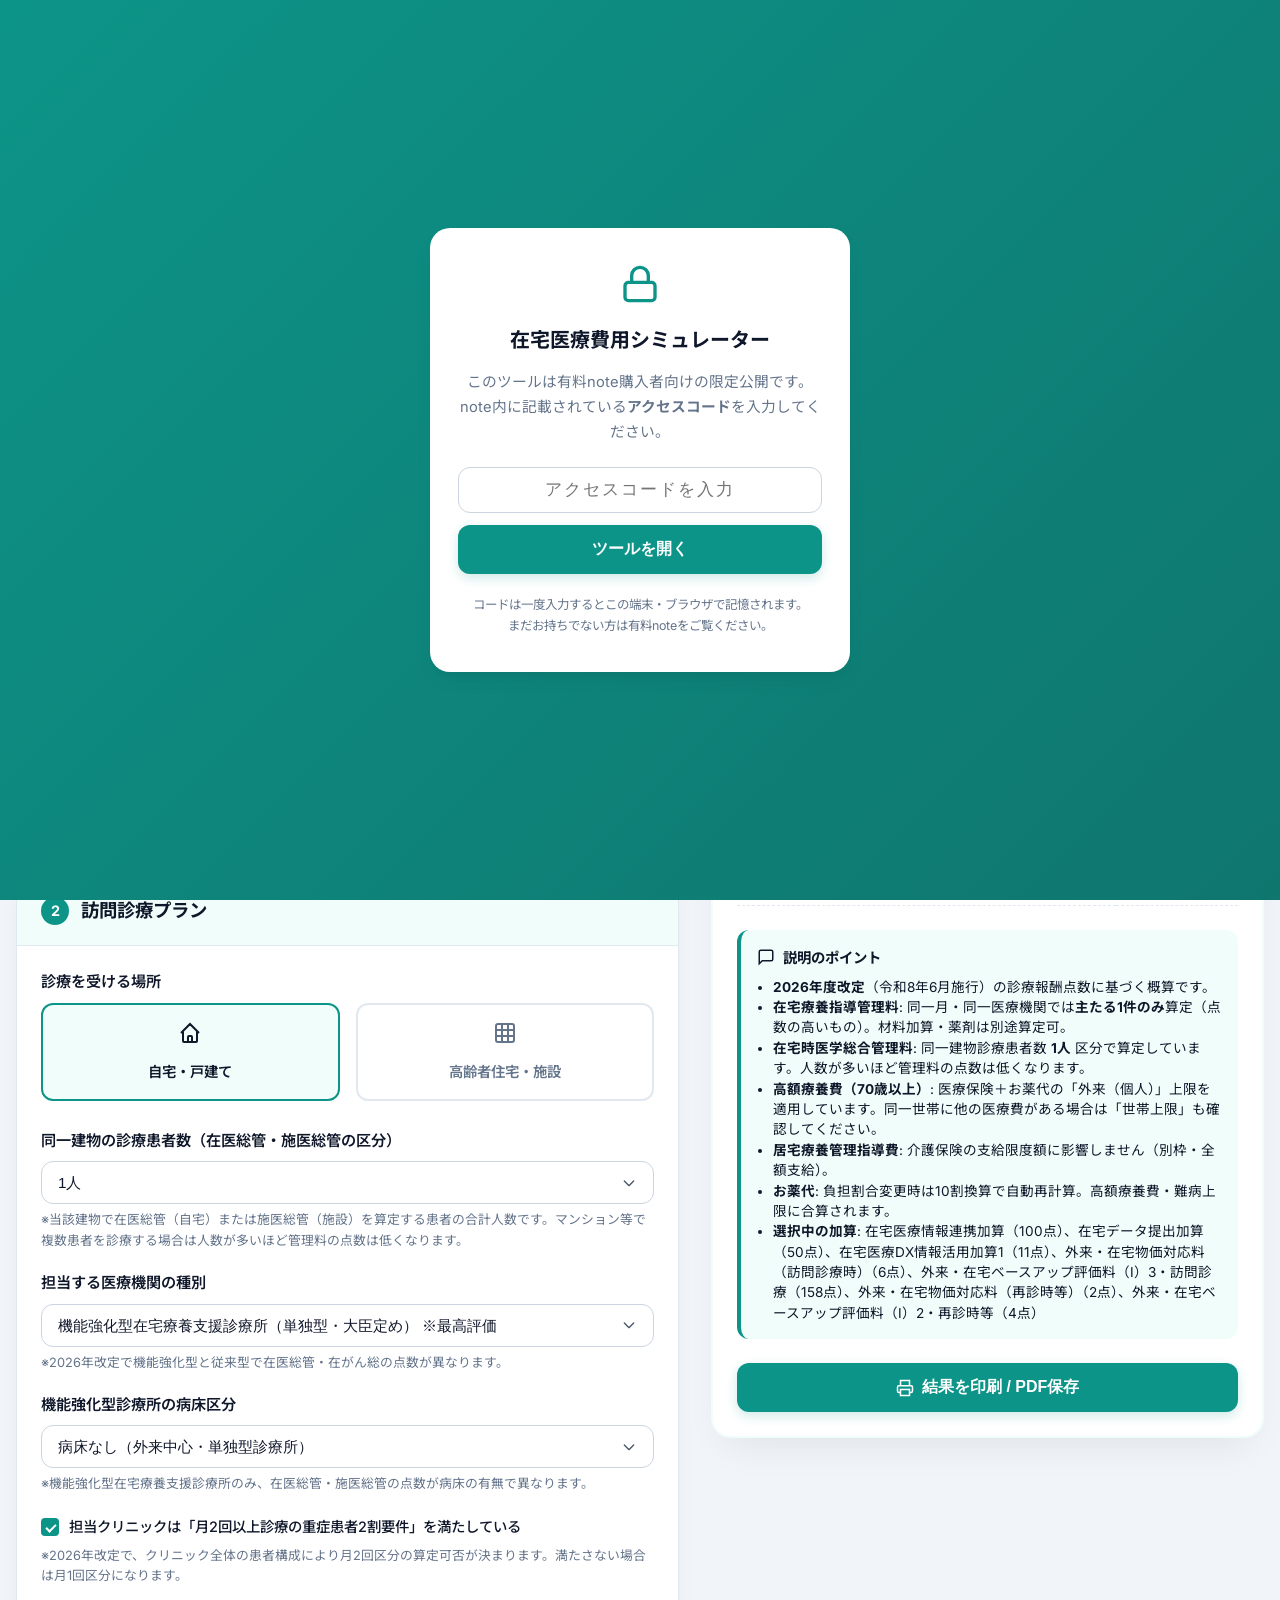
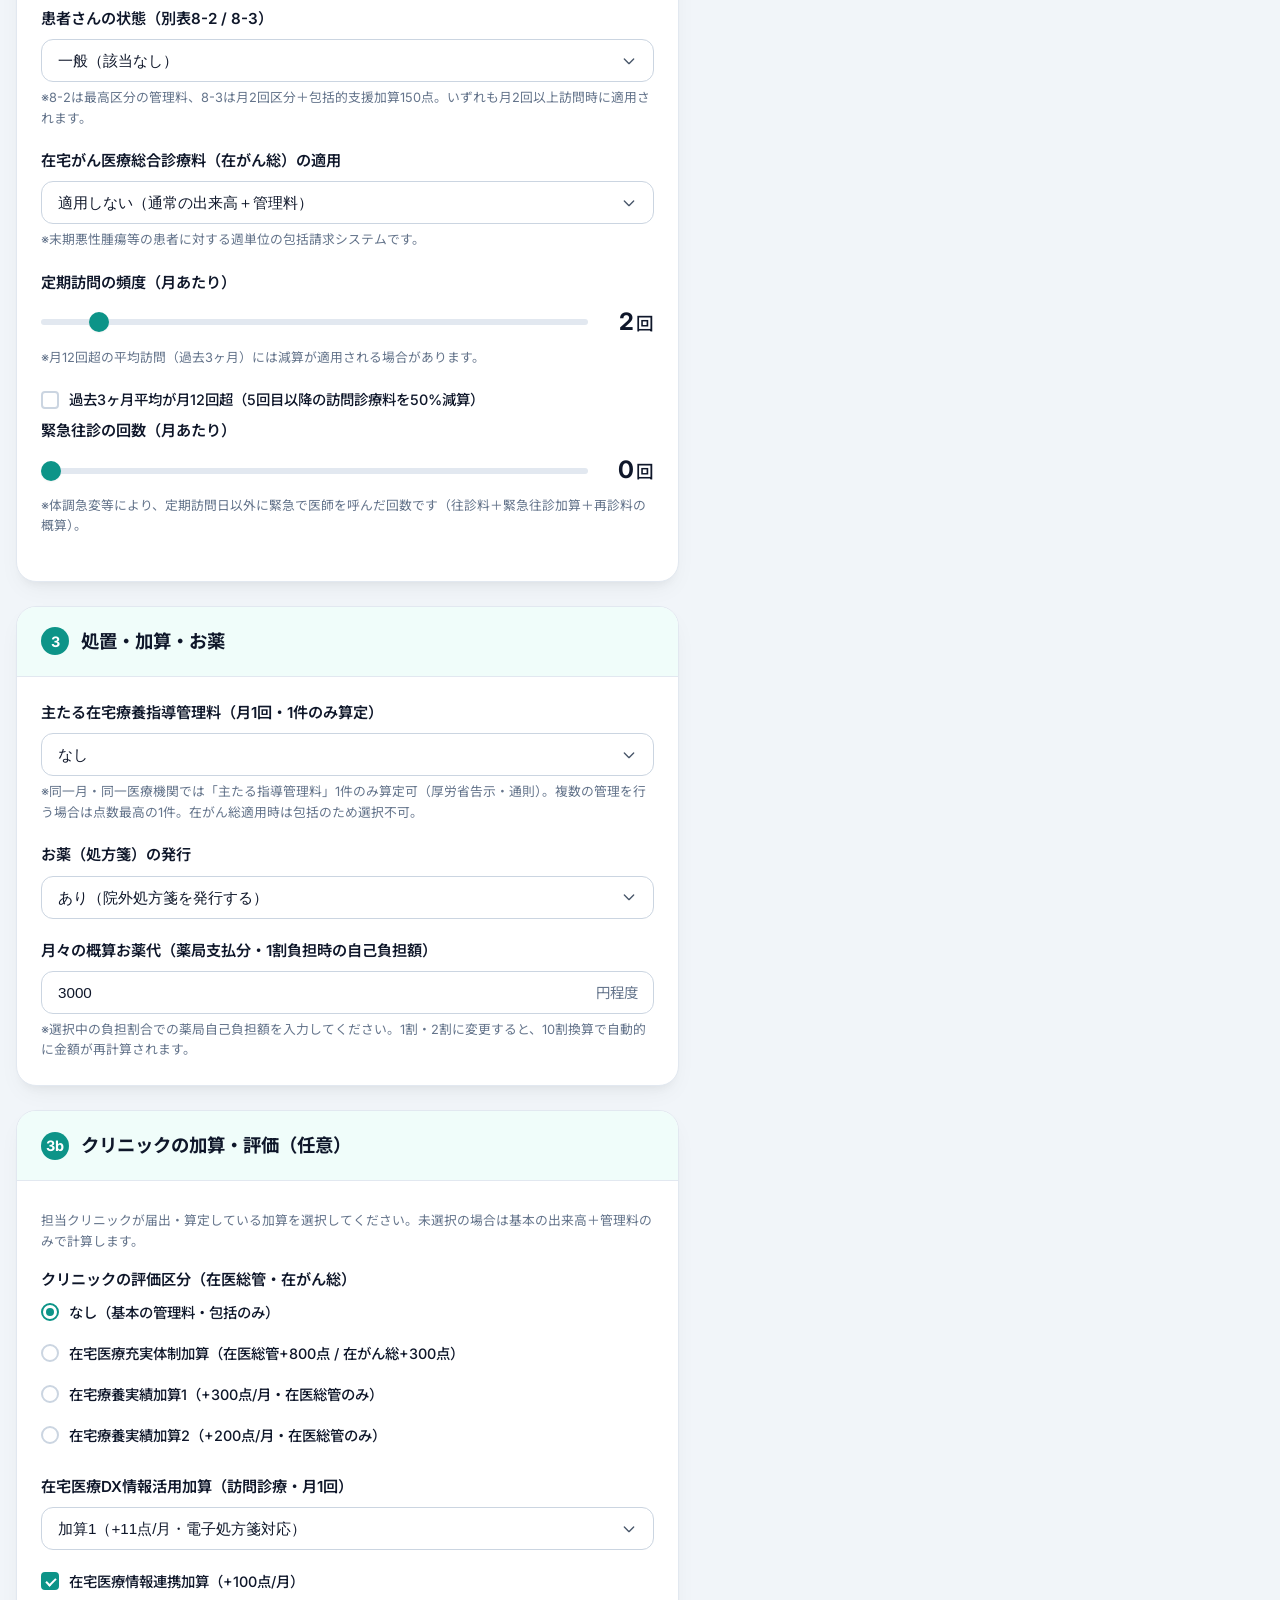
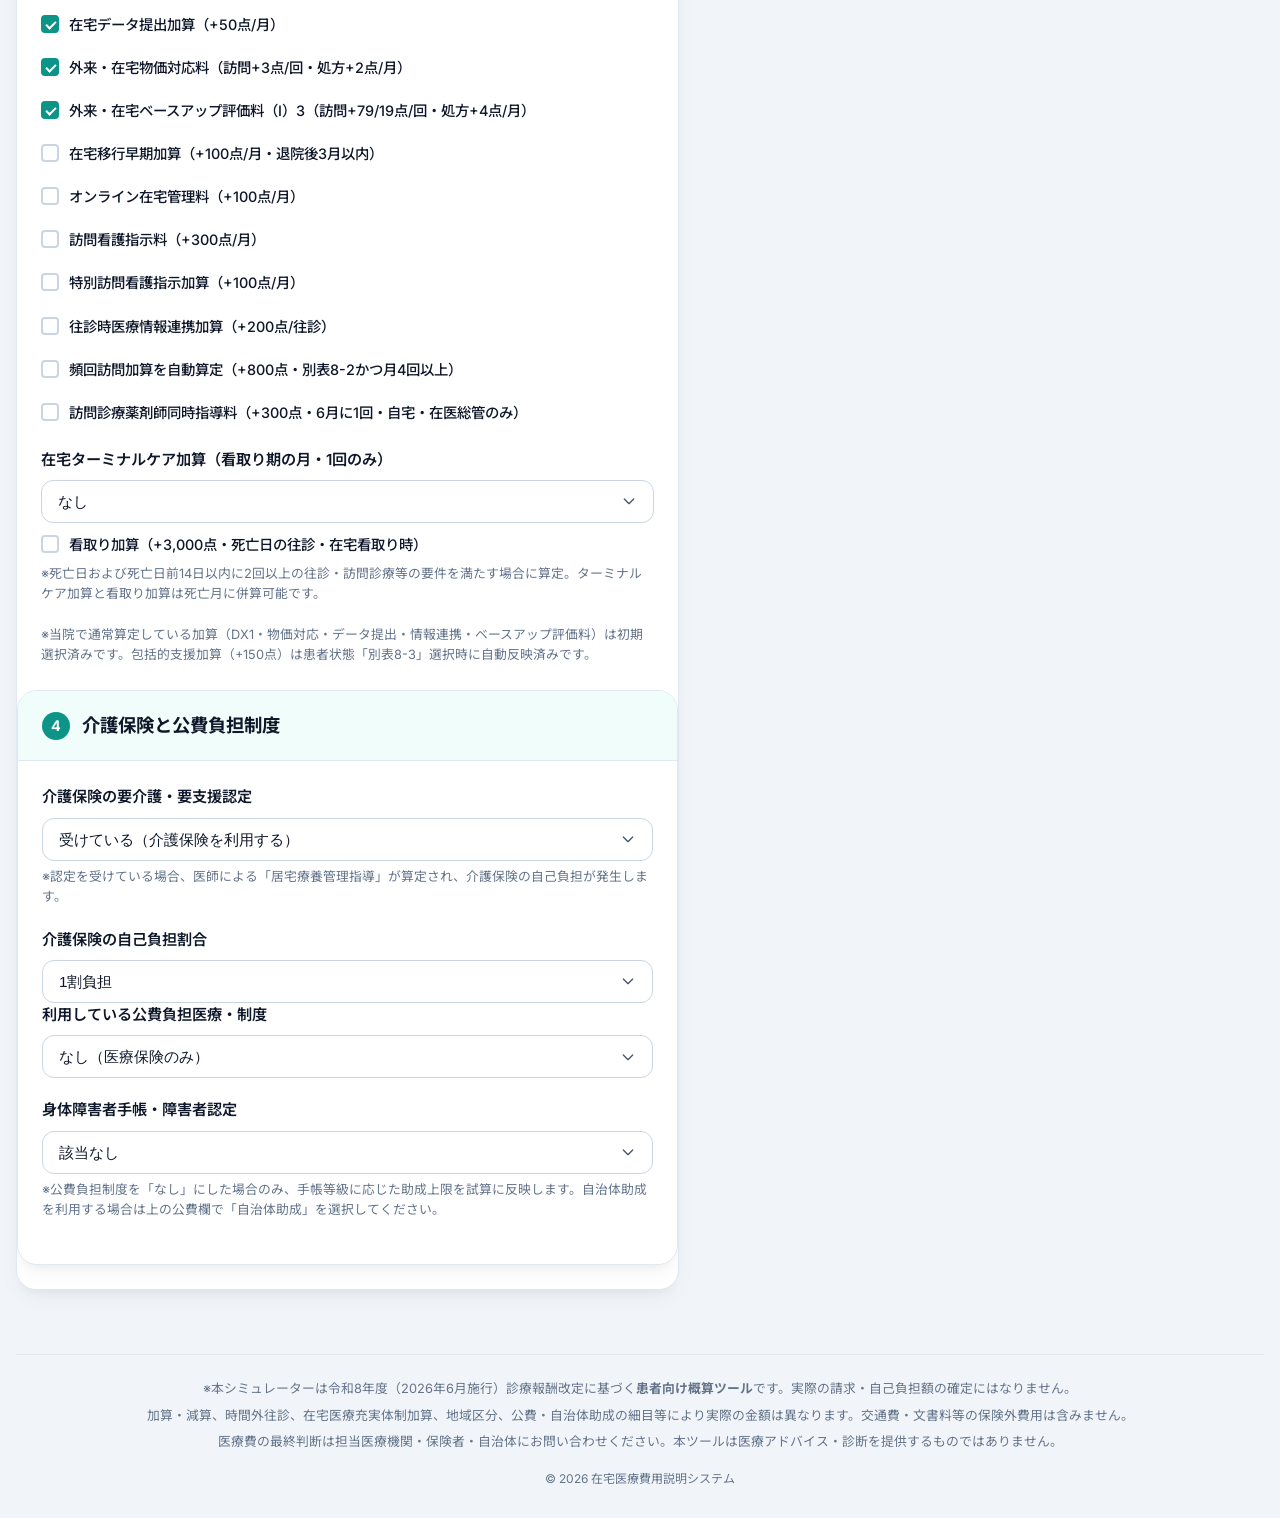
==== commit 5b7ffd73: "アクセスコードゲート導入・note記事を購入者限定構成に改訂 有料note購入者だけがツールを使えるようにゲートを追加: - index.html にアクセスコード入力オーバーレイ(#access-g" ====
--- a/index.html
+++ b/index.html
@@ -18,6 +18,26 @@
     <link rel="stylesheet" href="styles.css">
 </head>
 <body>
+    <!-- アクセスコード入力ゲート（有料note購入者のみ利用可） -->
+    <div id="access-gate" class="access-gate">
+        <div class="access-gate-card">
+            <div class="access-gate-logo">
+                <svg width="40" height="40" viewBox="0 0 24 24" fill="none" stroke="currentColor" stroke-width="2">
+                    <rect x="3" y="11" width="18" height="11" rx="2" ry="2"/>
+                    <path d="M7 11V7a5 5 0 0 1 10 0v4"/>
+                </svg>
+            </div>
+            <h2>在宅医療費用シミュレーター</h2>
+            <p class="access-gate-lead">このツールは有料note購入者向けの限定公開です。<br>note内に記載されている<strong>アクセスコード</strong>を入力してください。</p>
+            <form id="access-gate-form" class="access-gate-form" autocomplete="off">
+                <input type="text" id="access-code-input" class="form-control" placeholder="アクセスコードを入力" autocapitalize="characters" spellcheck="false" aria-label="アクセスコード">
+                <button type="submit" class="btn btn-primary btn-block" id="access-code-submit">ツールを開く</button>
+            </form>
+            <p id="access-gate-error" class="access-gate-error" role="alert" hidden>アクセスコードが正しくありません。note本文をご確認ください。</p>
+            <p class="access-gate-note">コードは一度入力するとこの端末・ブラウザで記憶されます。<br>まだお持ちでない方は有料noteをご覧ください。</p>
+        </div>
+    </div>
+
     <div class="app-container">
         <!-- ヘッダー -->
         <header class="app-header">
--- a/styles.css
+++ b/styles.css
@@ -1068,3 +1068,70 @@
         margin-bottom: 6px;
     }
 }
+
+/* ===== アクセスコードゲート ===== */
+.access-gate {
+    position: fixed;
+    inset: 0;
+    z-index: 9999;
+    display: flex;
+    align-items: center;
+    justify-content: center;
+    padding: 20px;
+    background: linear-gradient(135deg, #0d9488 0%, #0f766e 100%);
+    overflow-y: auto;
+}
+
+.access-gate-card {
+    width: 100%;
+    max-width: 420px;
+    background: var(--bg-card);
+    border-radius: var(--radius-lg);
+    box-shadow: var(--shadow-lg);
+    padding: 36px 28px;
+    text-align: center;
+}
+
+.access-gate-logo {
+    color: var(--primary);
+    margin-bottom: 12px;
+}
+
+.access-gate-card h2 {
+    font-size: 1.25rem;
+    color: var(--text-main);
+    margin-bottom: 14px;
+}
+
+.access-gate-lead {
+    font-size: 0.92rem;
+    color: var(--text-muted);
+    line-height: 1.7;
+    margin-bottom: 22px;
+}
+
+.access-gate-form {
+    display: flex;
+    flex-direction: column;
+    gap: 12px;
+}
+
+.access-gate-form .form-control {
+    text-align: center;
+    letter-spacing: 0.12em;
+    font-size: 1.05rem;
+}
+
+.access-gate-error {
+    margin-top: 14px;
+    color: var(--danger);
+    font-size: 0.88rem;
+    font-weight: 500;
+}
+
+.access-gate-note {
+    margin-top: 20px;
+    font-size: 0.78rem;
+    color: var(--text-muted);
+    line-height: 1.7;
+}
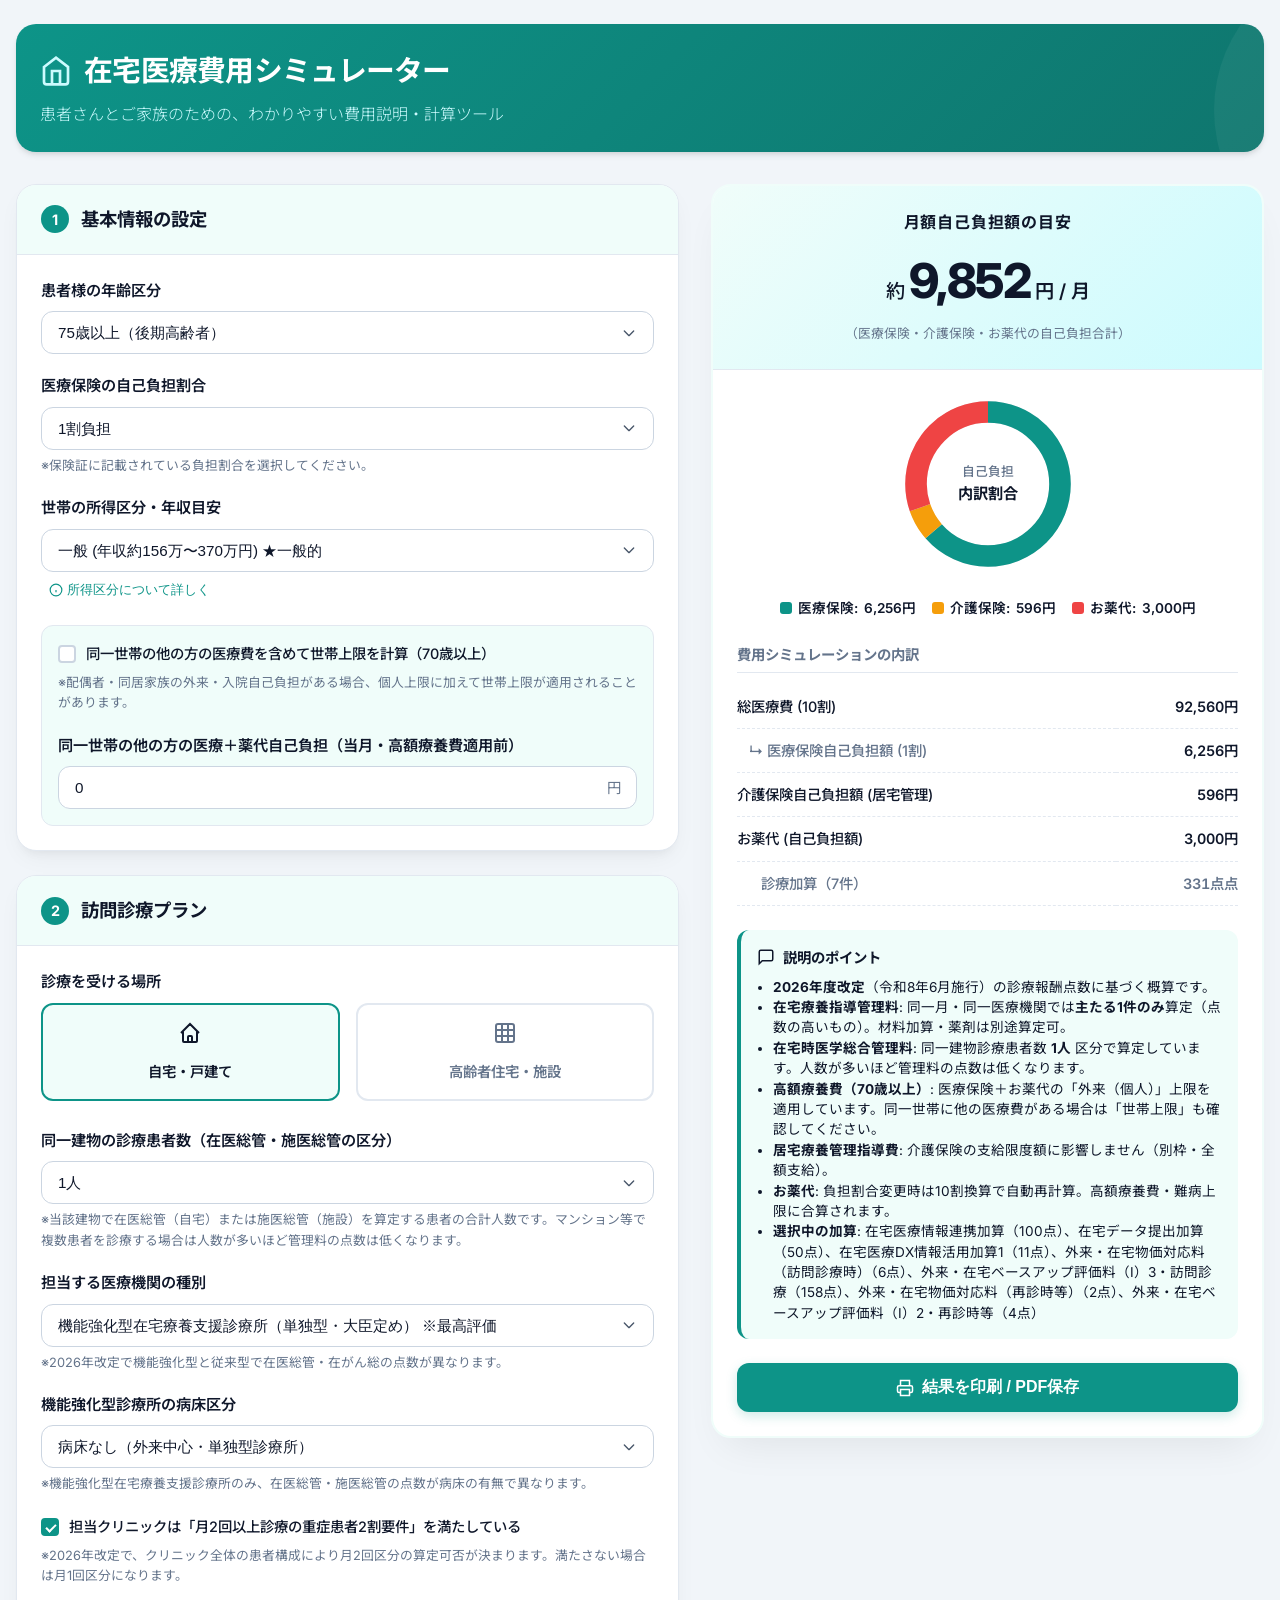
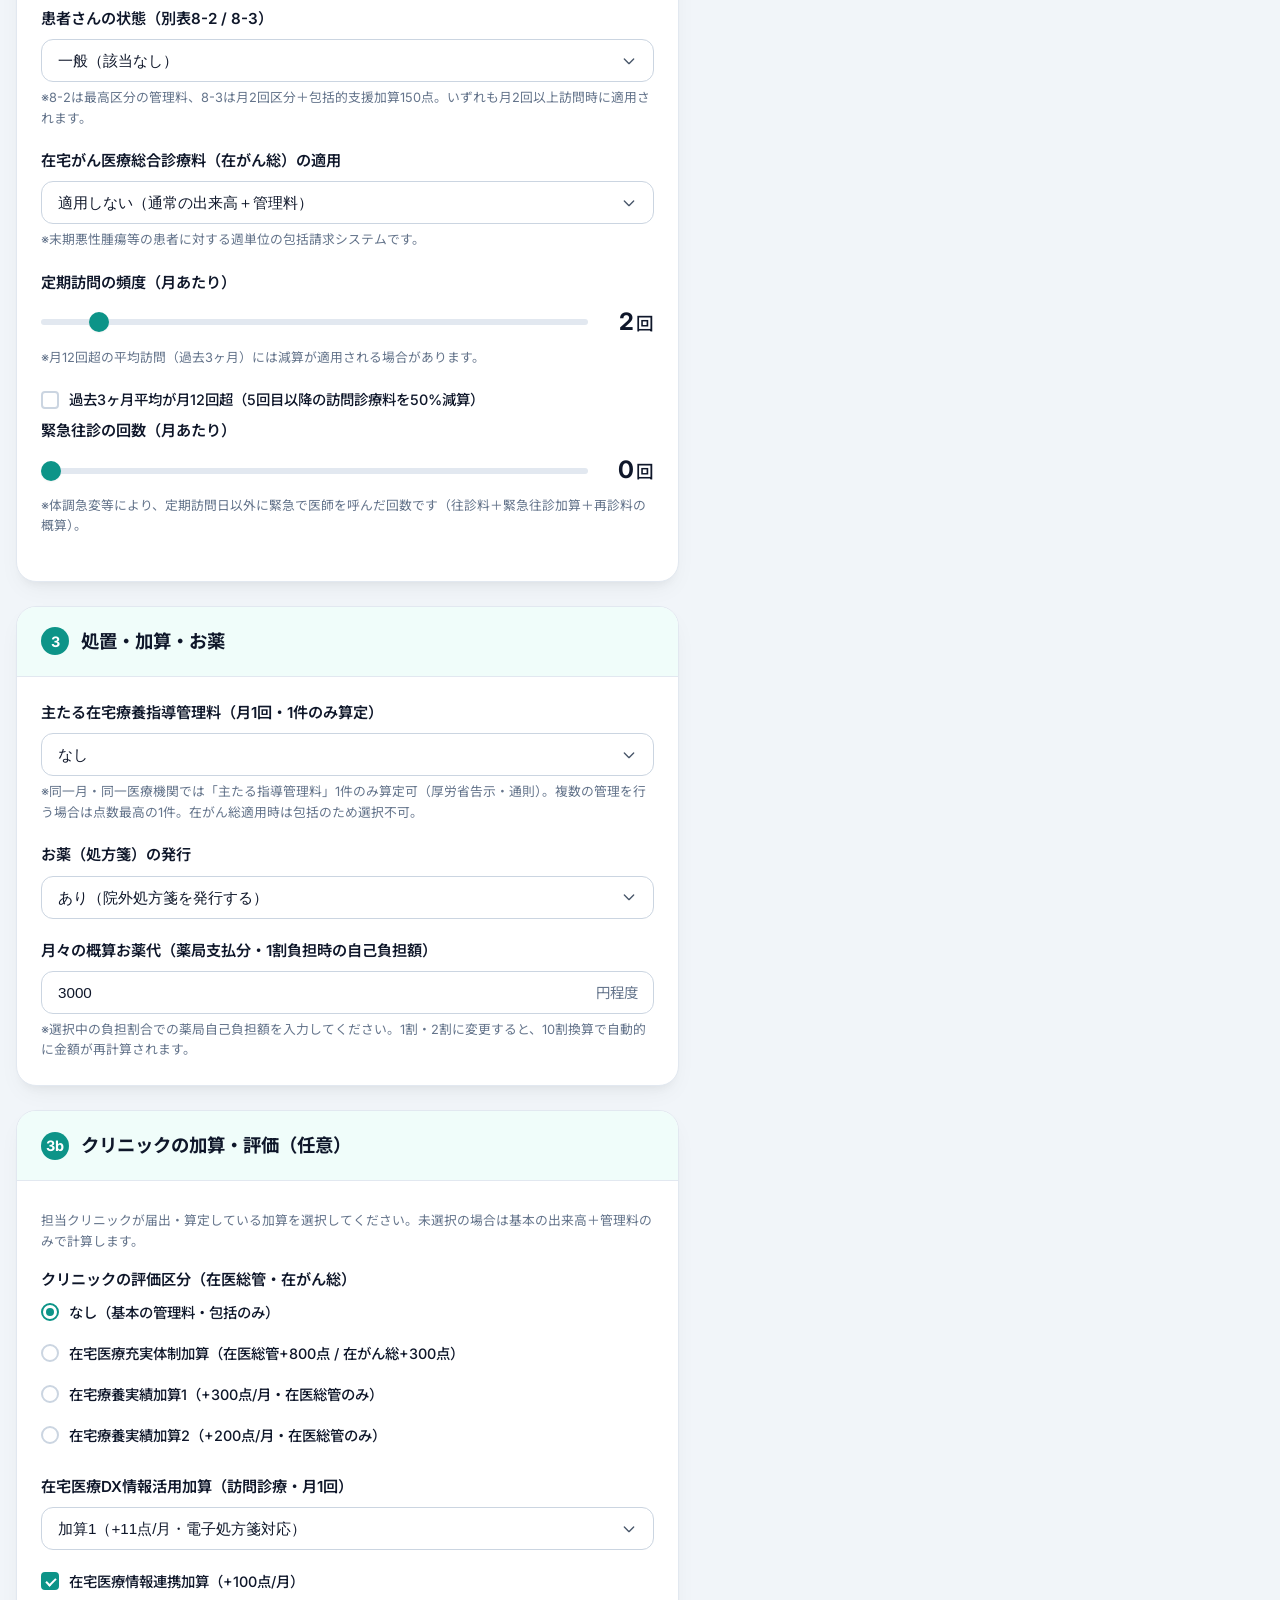
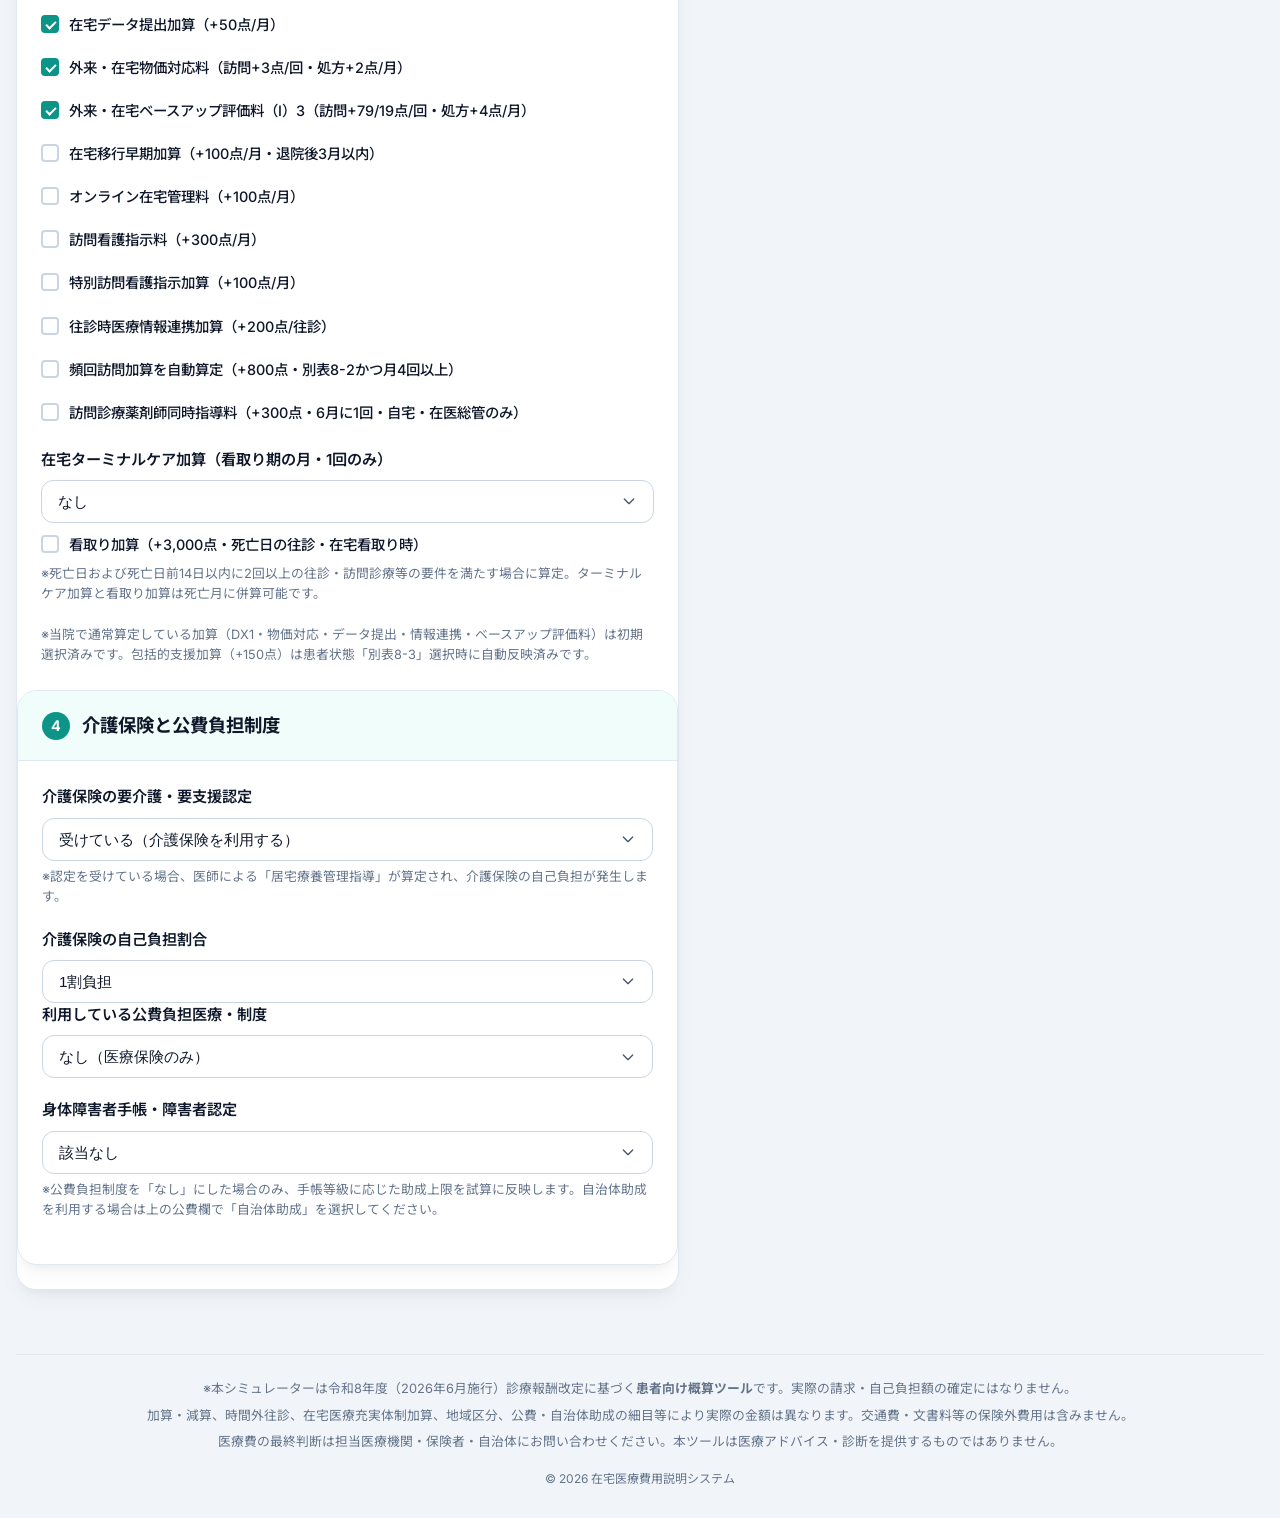
==== commit 58f60701: "高額療養費（現役並み）と処方箋料の点数・ロジックを修正 - 70歳以上・現役並み所得者の高額療養費上限を修正。平成30年8月に廃止   された外来個人上限（44,400円+α）を誤って適用していたため" ====
--- a/index.html
+++ b/index.html
@@ -18,26 +18,6 @@
     <link rel="stylesheet" href="styles.css">
 </head>
 <body>
-    <!-- アクセスコード入力ゲート（有料note購入者のみ利用可） -->
-    <div id="access-gate" class="access-gate">
-        <div class="access-gate-card">
-            <div class="access-gate-logo">
-                <svg width="40" height="40" viewBox="0 0 24 24" fill="none" stroke="currentColor" stroke-width="2">
-                    <rect x="3" y="11" width="18" height="11" rx="2" ry="2"/>
-                    <path d="M7 11V7a5 5 0 0 1 10 0v4"/>
-                </svg>
-            </div>
-            <h2>在宅医療費用シミュレーター</h2>
-            <p class="access-gate-lead">このツールは有料note購入者向けの限定公開です。<br>note内に記載されている<strong>アクセスコード</strong>を入力してください。</p>
-            <form id="access-gate-form" class="access-gate-form" autocomplete="off">
-                <input type="text" id="access-code-input" class="form-control" placeholder="アクセスコードを入力" autocapitalize="characters" spellcheck="false" aria-label="アクセスコード">
-                <button type="submit" class="btn btn-primary btn-block" id="access-code-submit">ツールを開く</button>
-            </form>
-            <p id="access-gate-error" class="access-gate-error" role="alert" hidden>アクセスコードが正しくありません。note本文をご確認ください。</p>
-            <p class="access-gate-note">コードは一度入力するとこの端末・ブラウザで記憶されます。<br>まだお持ちでない方は有料noteをご覧ください。</p>
-        </div>
-    </div>
-
     <div class="app-container">
         <!-- ヘッダー -->
         <header class="app-header">
@@ -672,19 +652,19 @@
                             <tr>
                                 <td>現役並みⅢ</td>
                                 <td>約1,160万円〜</td>
-                                <td>44,400円</td>
+                                <td>外来特例なし ※</td>
                                 <td>252,600円 + α</td>
                             </tr>
                             <tr>
                                 <td>現役並みⅡ</td>
                                 <td>約770万〜1,160万円</td>
-                                <td>44,400円</td>
+                                <td>外来特例なし ※</td>
                                 <td>167,400円 + α</td>
                             </tr>
                             <tr>
                                 <td>現役並みⅠ</td>
                                 <td>約370万〜770万円</td>
-                                <td>44,400円</td>
+                                <td>外来特例なし ※</td>
                                 <td>80,100円 + α</td>
                             </tr>
                             <tr>
@@ -707,6 +687,10 @@
                             </tr>
                         </tbody>
                     </table>
+                    <p style="font-size: 0.85em; color: #666; margin-top: 6px;">
+                        ※ 現役並み所得者は平成30年8月に外来だけの個人上限（外来特例）が廃止され、
+                        69歳以下と同じく外来・入院を通算した世帯上限（右列）が自己負担限度額となります。
+                    </p>
 
                     <h4 style="margin-top: 20px;">70歳未満の区分</h4>
                     <table class="table-modal">
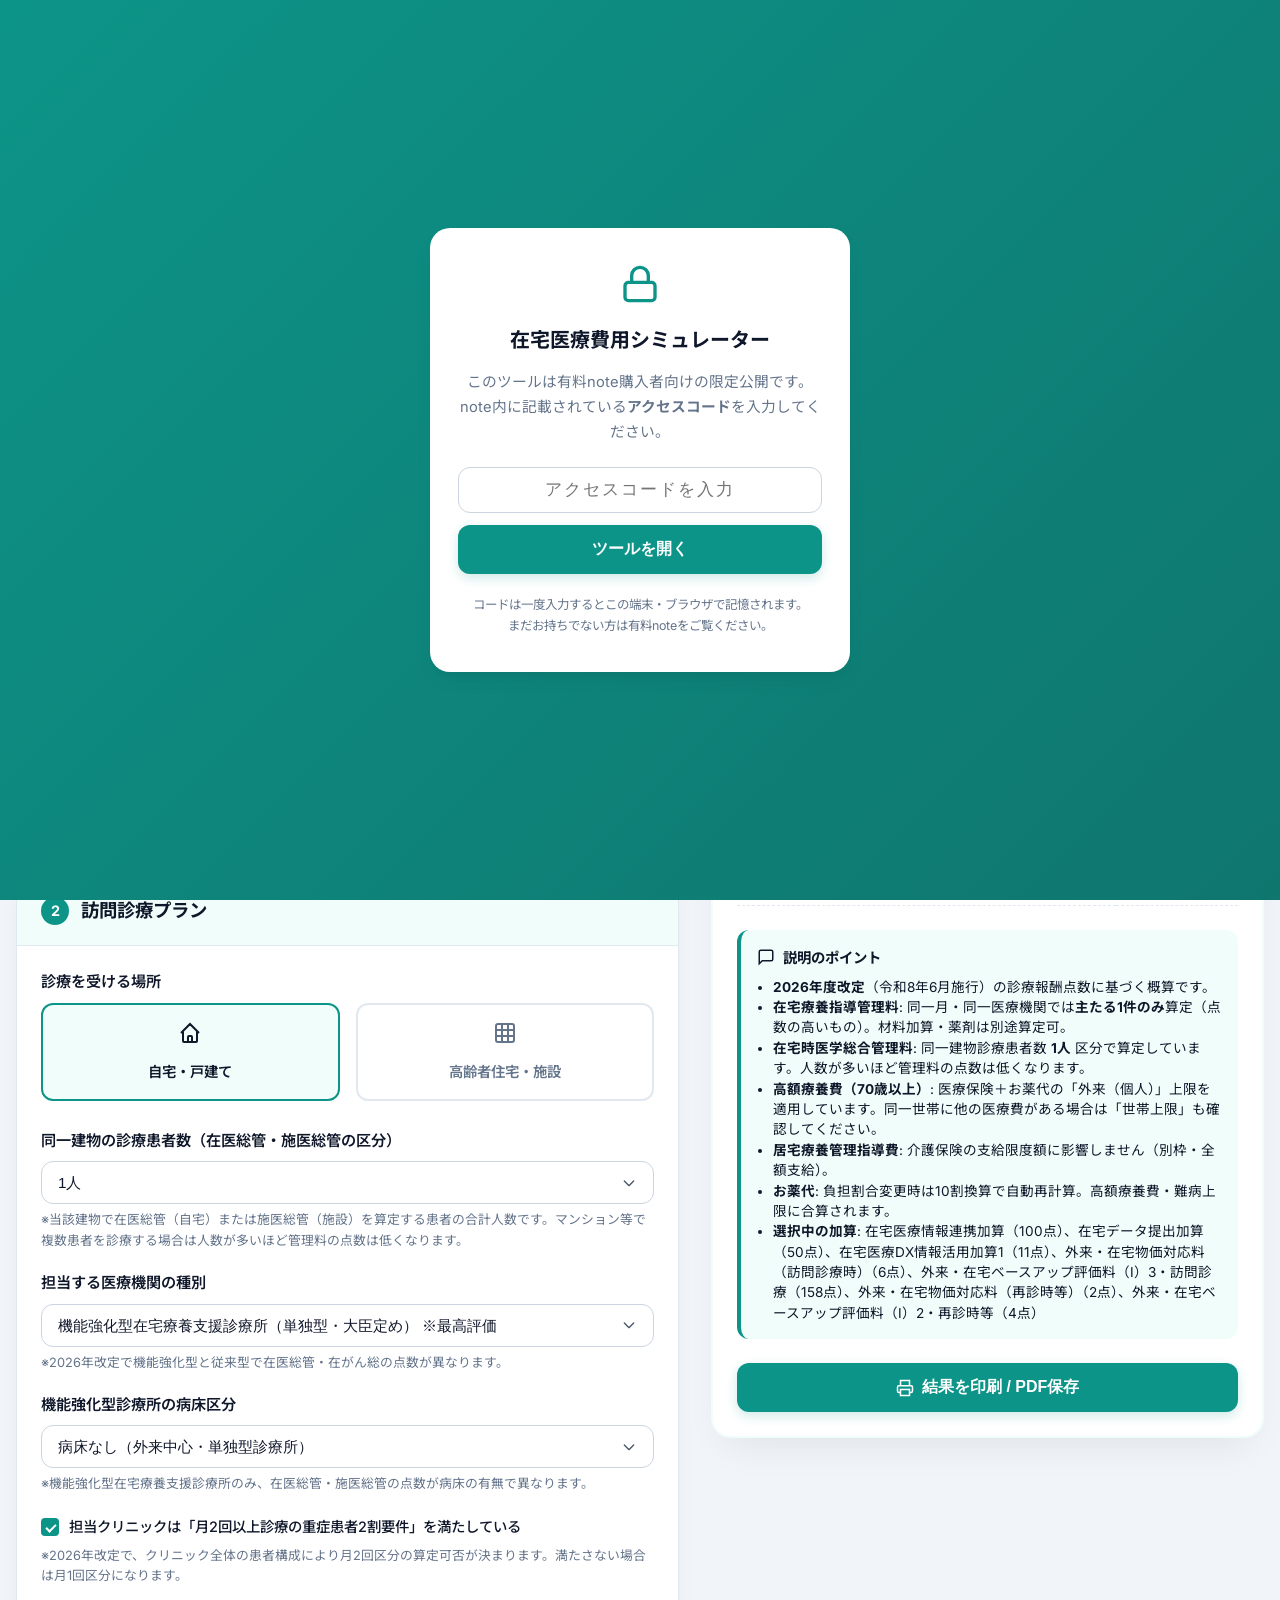
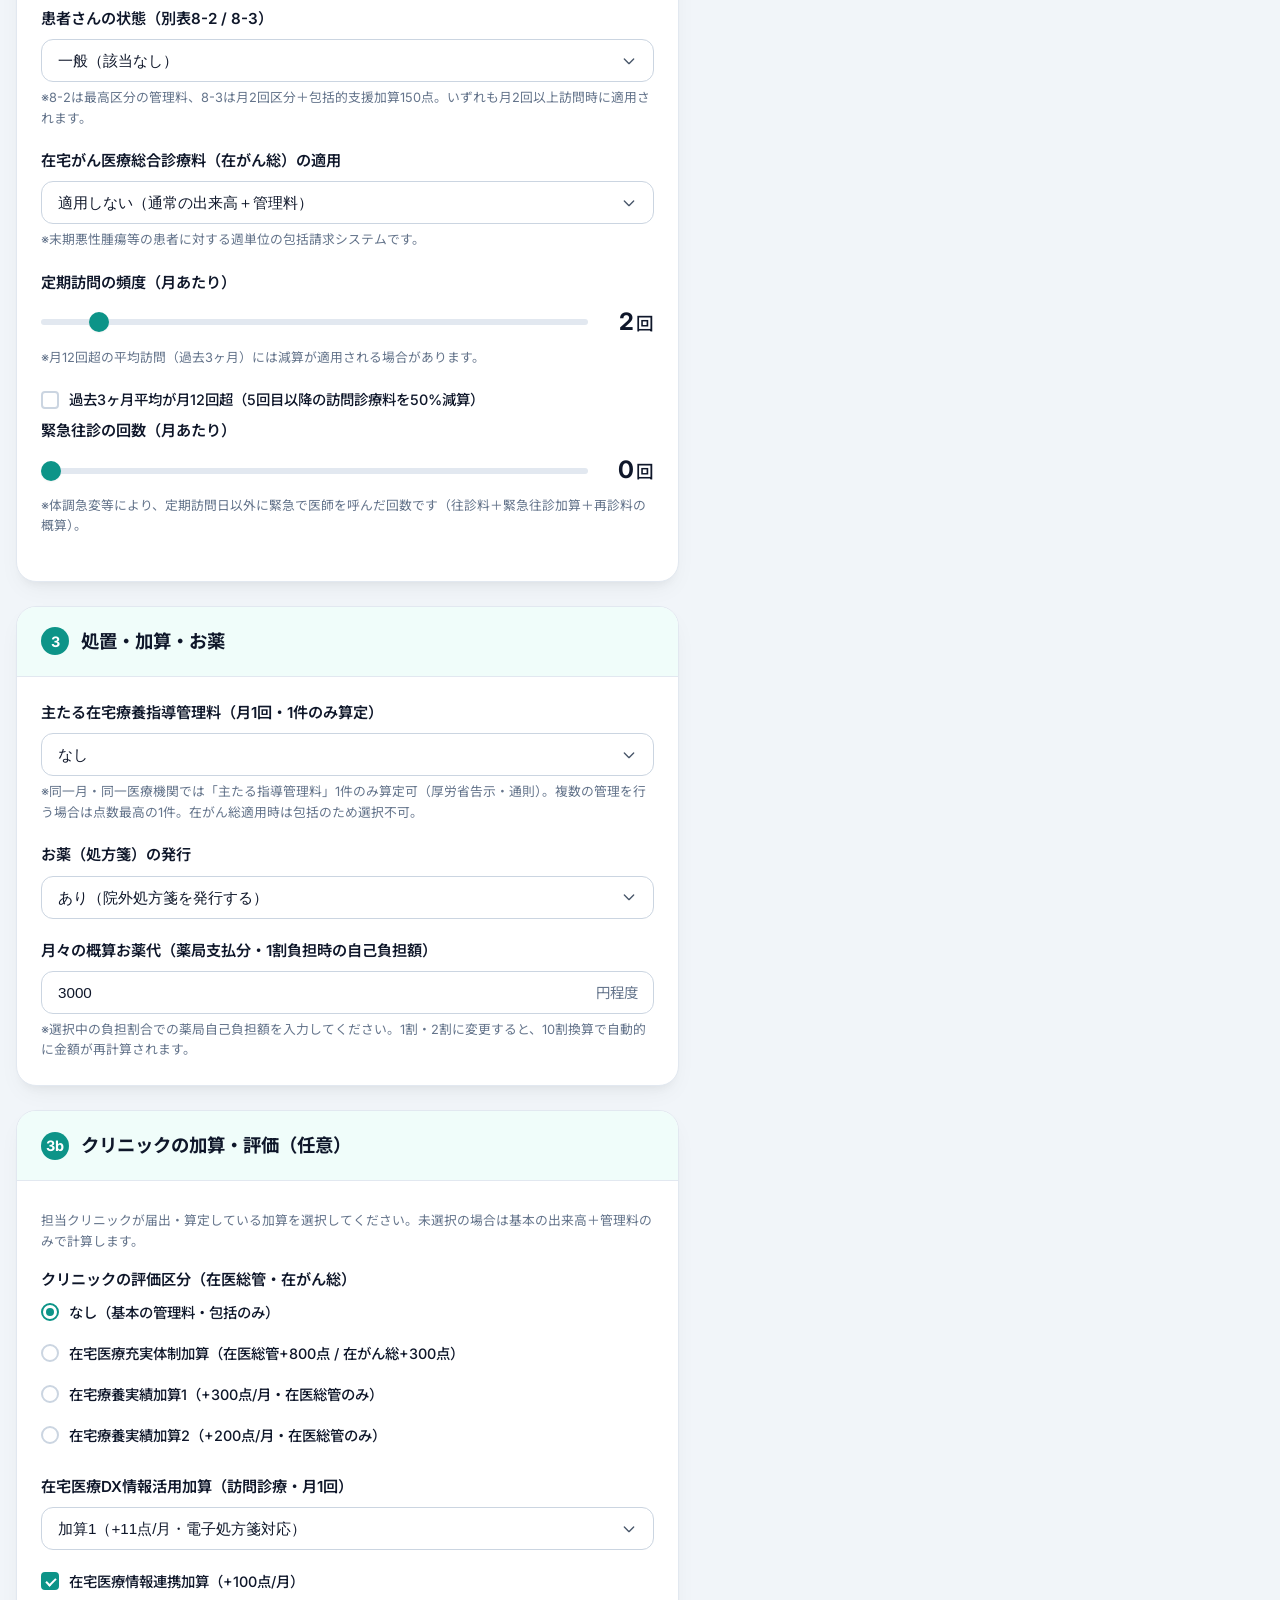
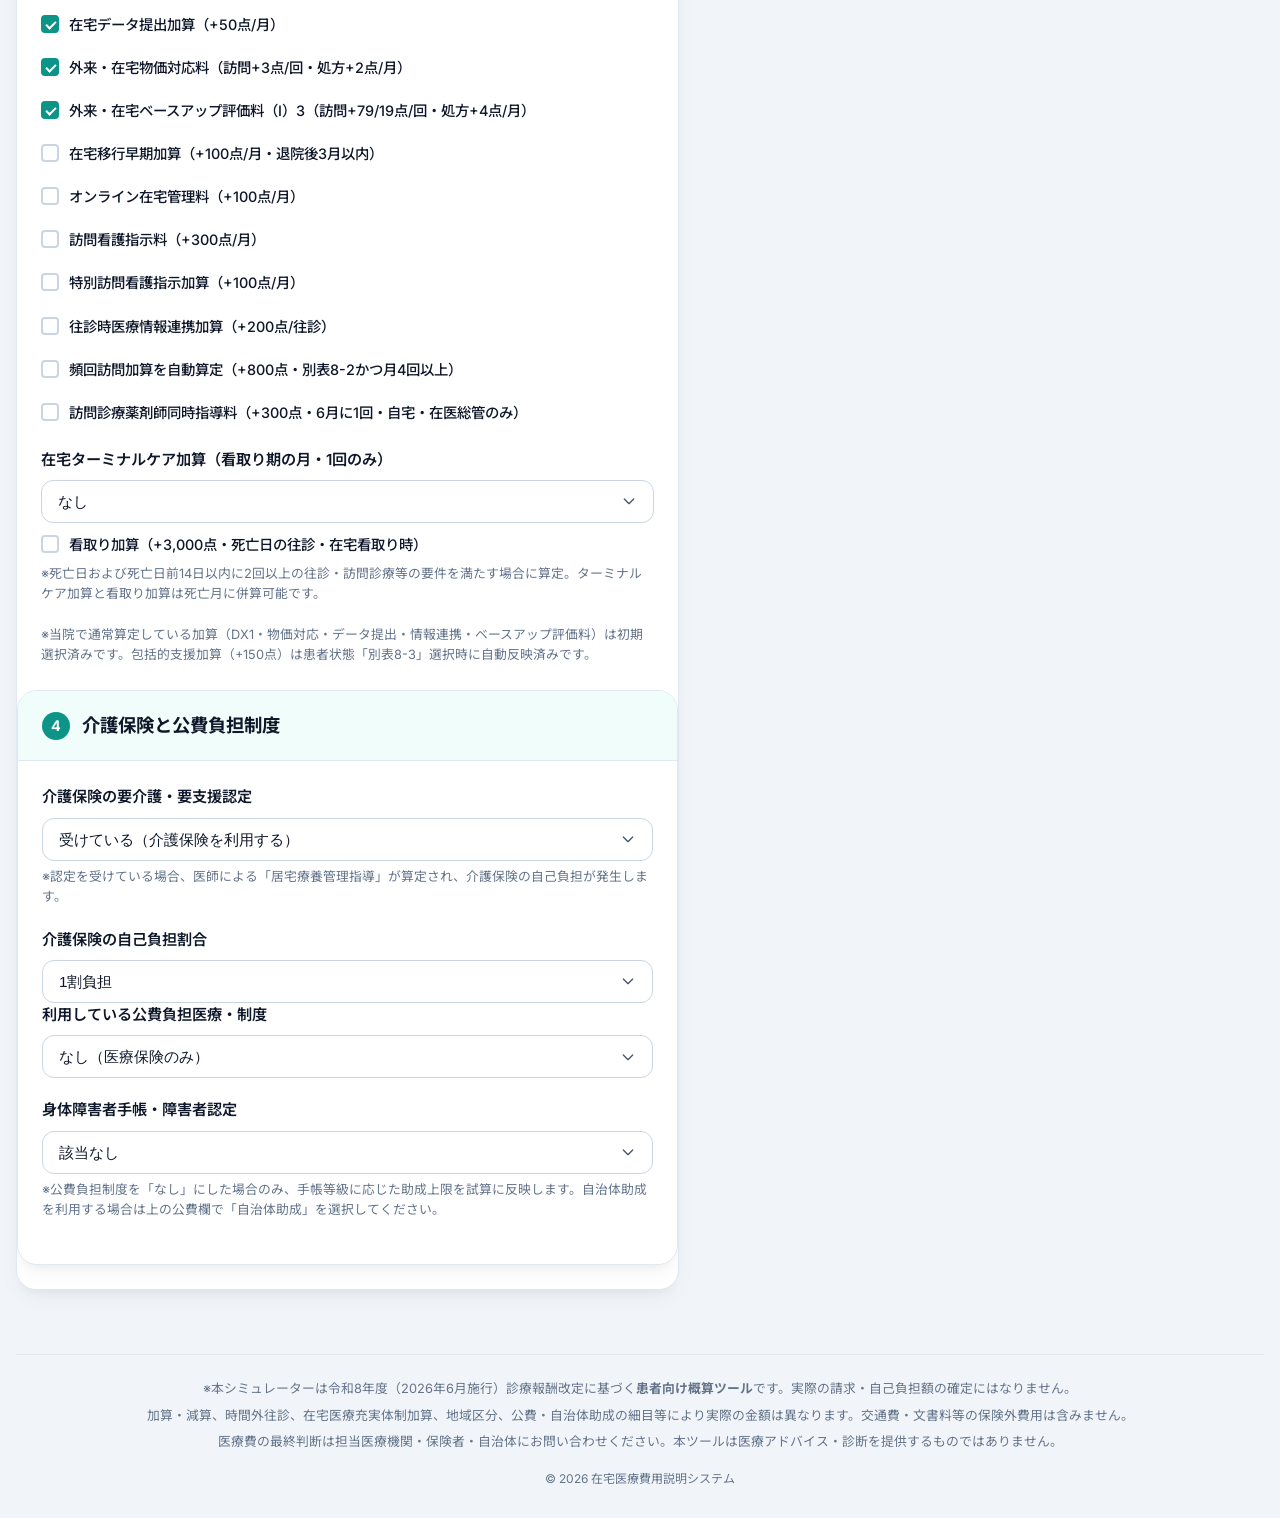
==== commit 4cc744a1: "Merge remote-tracking branch 'origin/main' into claude/zaitaku-iryo-note-article-80tl5u" ====
--- a/index.html
+++ b/index.html
@@ -18,6 +18,26 @@
     <link rel="stylesheet" href="styles.css">
 </head>
 <body>
+    <!-- アクセスコード入力ゲート（有料note購入者のみ利用可） -->
+    <div id="access-gate" class="access-gate">
+        <div class="access-gate-card">
+            <div class="access-gate-logo">
+                <svg width="40" height="40" viewBox="0 0 24 24" fill="none" stroke="currentColor" stroke-width="2">
+                    <rect x="3" y="11" width="18" height="11" rx="2" ry="2"/>
+                    <path d="M7 11V7a5 5 0 0 1 10 0v4"/>
+                </svg>
+            </div>
+            <h2>在宅医療費用シミュレーター</h2>
+            <p class="access-gate-lead">このツールは有料note購入者向けの限定公開です。<br>note内に記載されている<strong>アクセスコード</strong>を入力してください。</p>
+            <form id="access-gate-form" class="access-gate-form" autocomplete="off">
+                <input type="text" id="access-code-input" class="form-control" placeholder="アクセスコードを入力" autocapitalize="characters" spellcheck="false" aria-label="アクセスコード">
+                <button type="submit" class="btn btn-primary btn-block" id="access-code-submit">ツールを開く</button>
+            </form>
+            <p id="access-gate-error" class="access-gate-error" role="alert" hidden>アクセスコードが正しくありません。note本文をご確認ください。</p>
+            <p class="access-gate-note">コードは一度入力するとこの端末・ブラウザで記憶されます。<br>まだお持ちでない方は有料noteをご覧ください。</p>
+        </div>
+    </div>
+
     <div class="app-container">
         <!-- ヘッダー -->
         <header class="app-header">
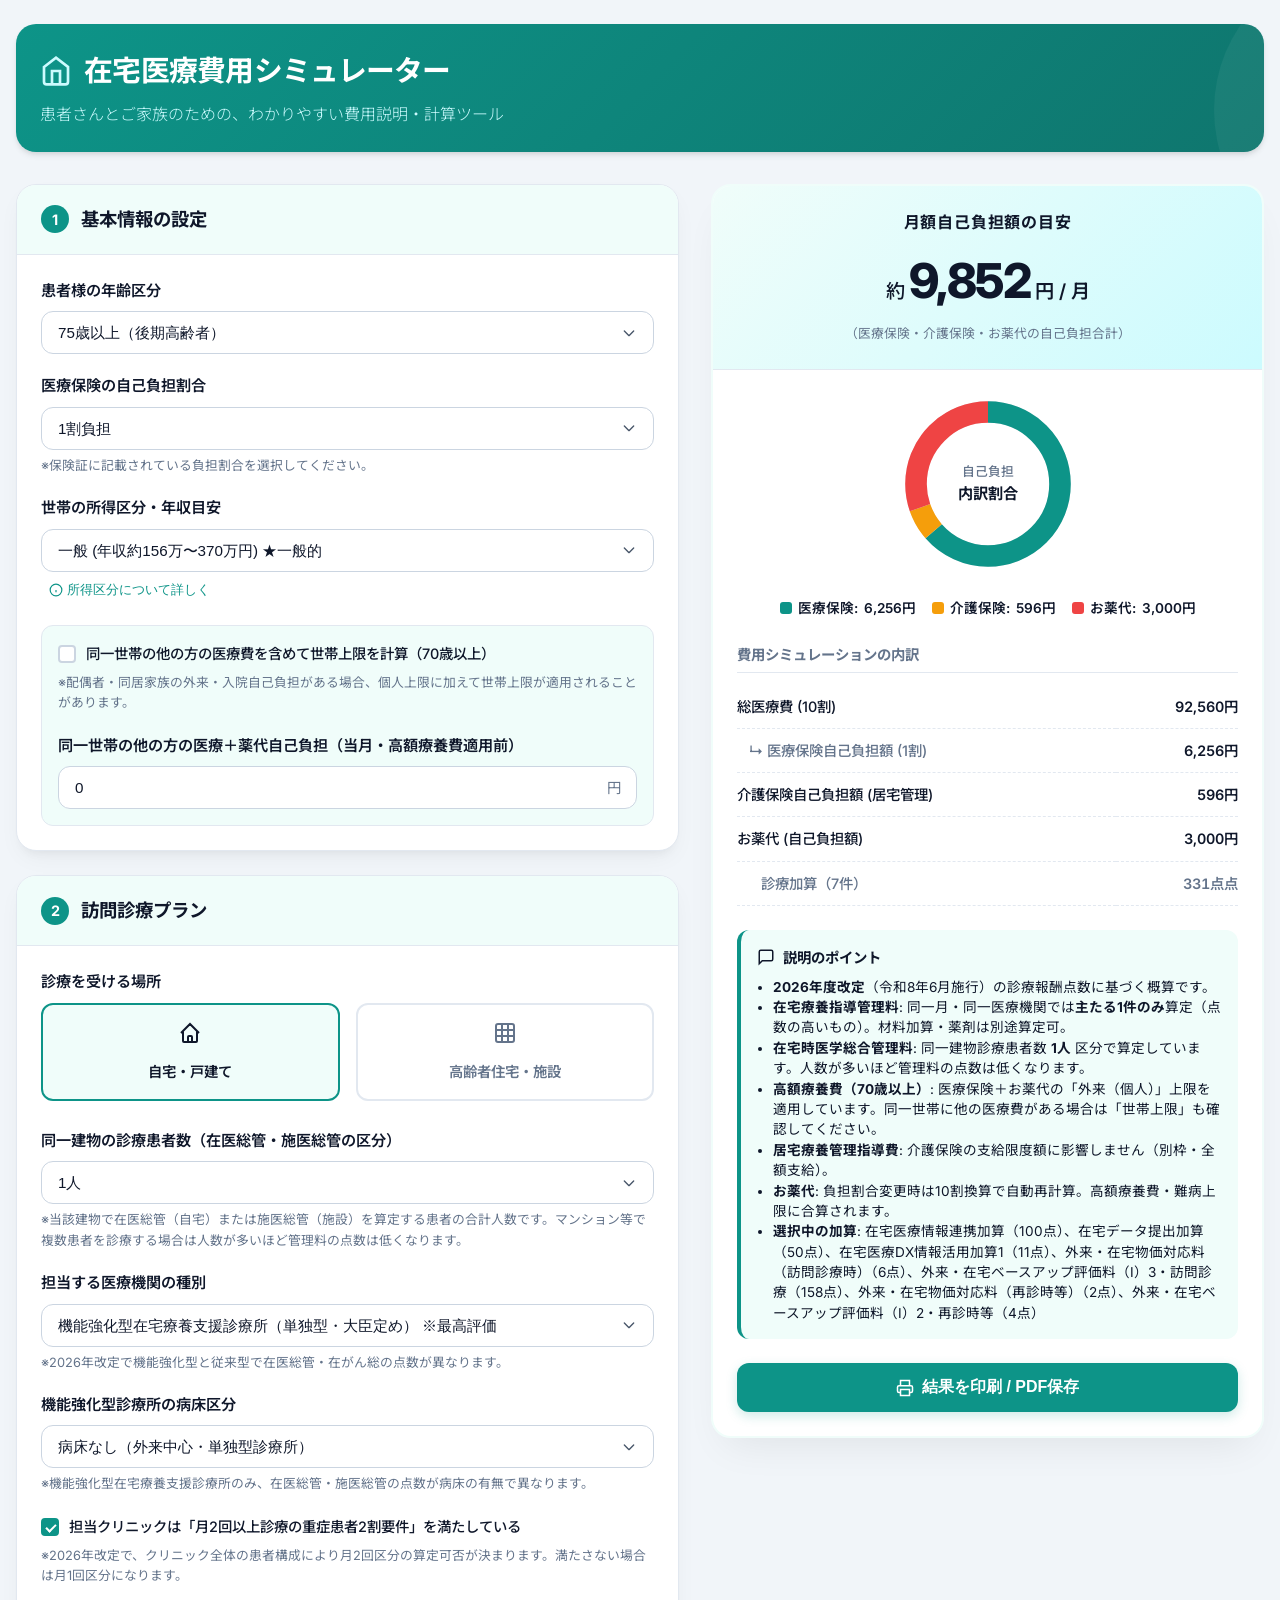
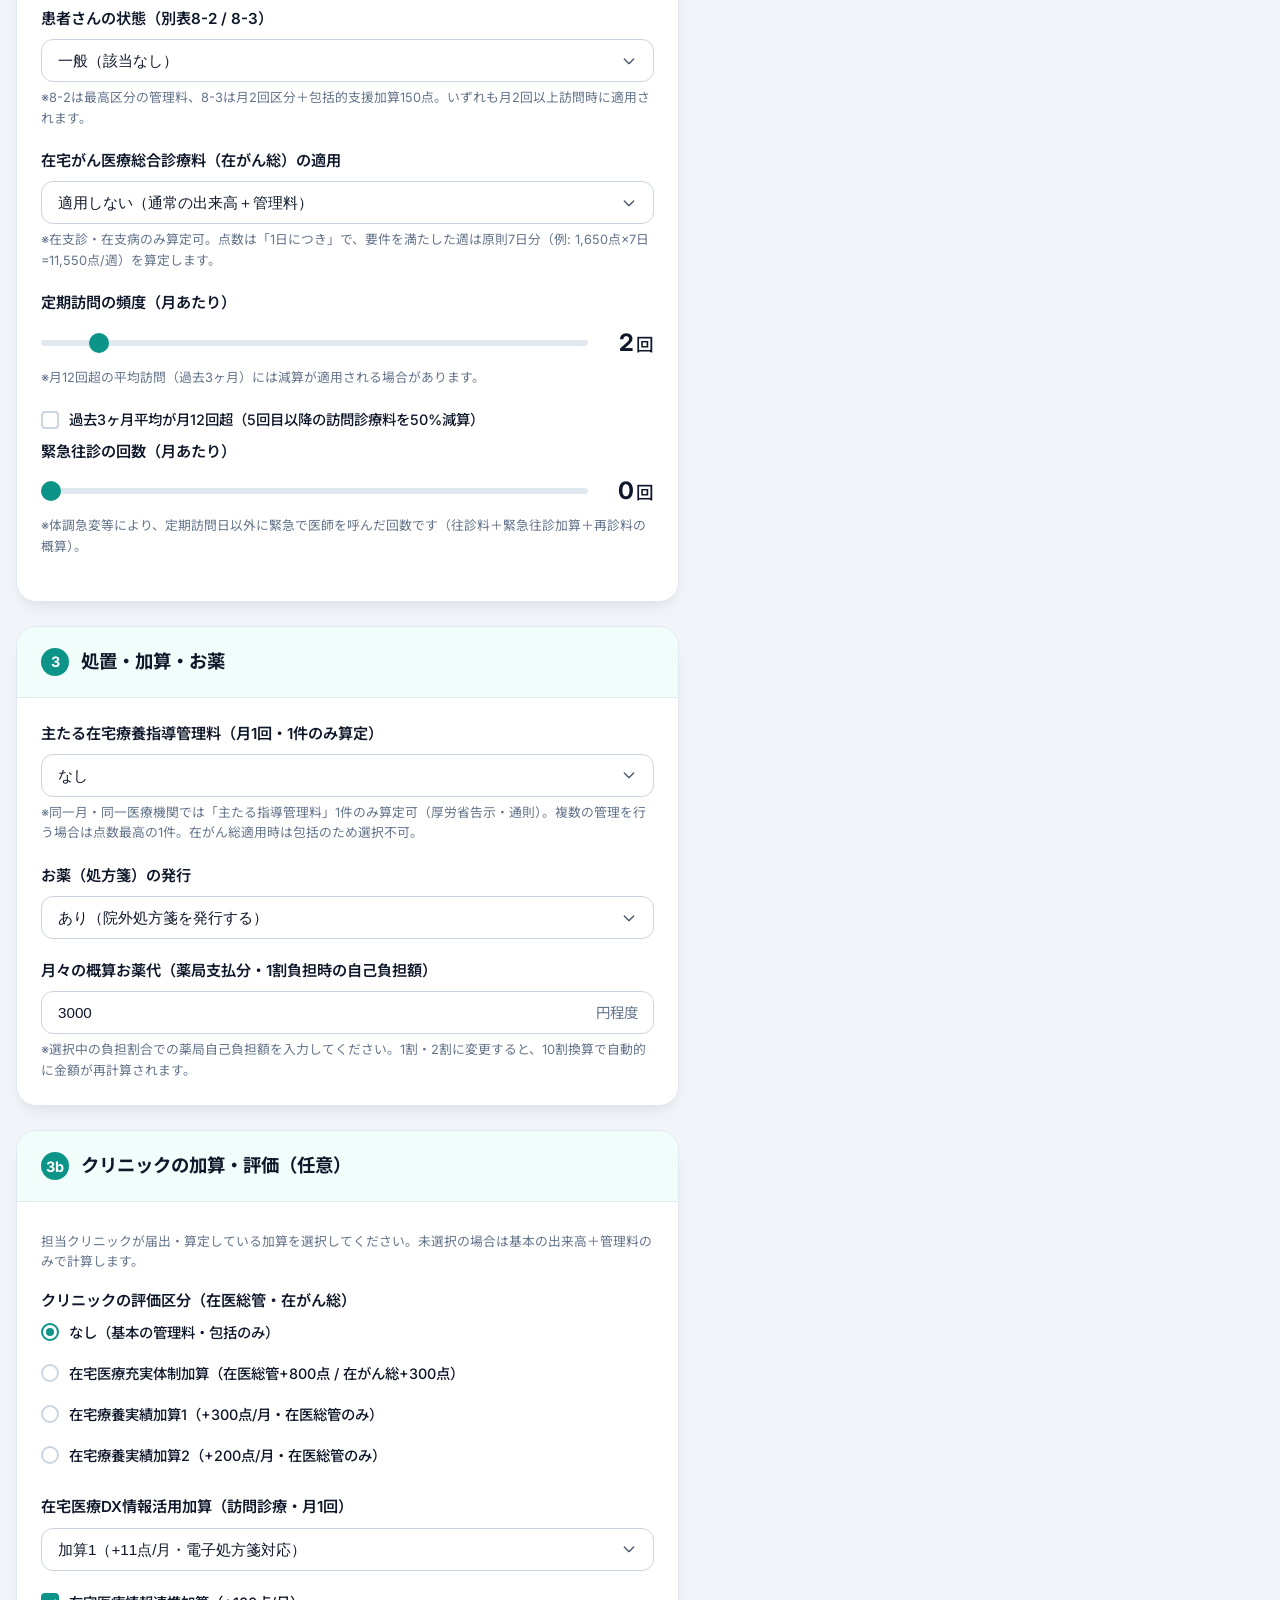
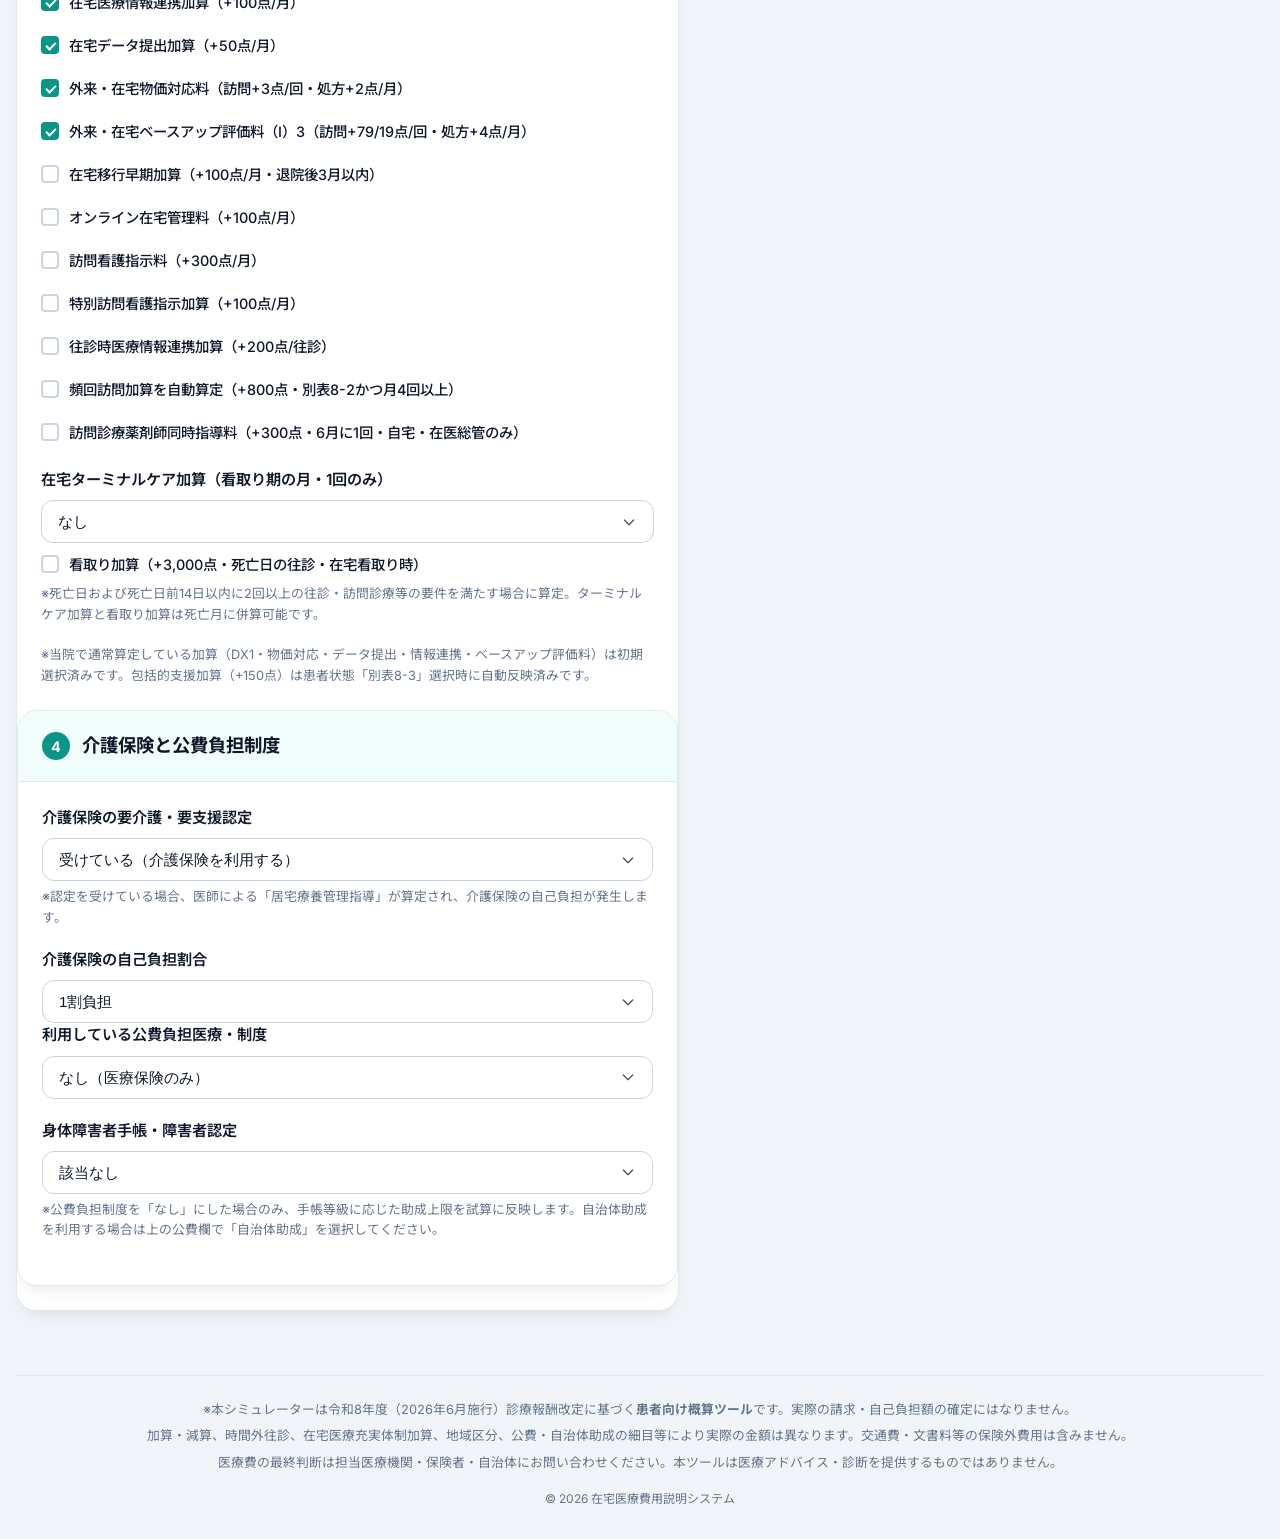
==== commit e4a28ed7: "在がん総: 1日点数×7日×週数に修正（週数のみ掛けていた過少計上） C003は告示どおり「1日につき」。要件を満たした週は原則7日分算定。 誤: 1650×4週=6,600点 → 正: 1650×7" ====
--- a/index.html
+++ b/index.html
@@ -18,26 +18,6 @@
     <link rel="stylesheet" href="styles.css">
 </head>
 <body>
-    <!-- アクセスコード入力ゲート（有料note購入者のみ利用可） -->
-    <div id="access-gate" class="access-gate">
-        <div class="access-gate-card">
-            <div class="access-gate-logo">
-                <svg width="40" height="40" viewBox="0 0 24 24" fill="none" stroke="currentColor" stroke-width="2">
-                    <rect x="3" y="11" width="18" height="11" rx="2" ry="2"/>
-                    <path d="M7 11V7a5 5 0 0 1 10 0v4"/>
-                </svg>
-            </div>
-            <h2>在宅医療費用シミュレーター</h2>
-            <p class="access-gate-lead">このツールは有料note購入者向けの限定公開です。<br>note内に記載されている<strong>アクセスコード</strong>を入力してください。</p>
-            <form id="access-gate-form" class="access-gate-form" autocomplete="off">
-                <input type="text" id="access-code-input" class="form-control" placeholder="アクセスコードを入力" autocapitalize="characters" spellcheck="false" aria-label="アクセスコード">
-                <button type="submit" class="btn btn-primary btn-block" id="access-code-submit">ツールを開く</button>
-            </form>
-            <p id="access-gate-error" class="access-gate-error" role="alert" hidden>アクセスコードが正しくありません。note本文をご確認ください。</p>
-            <p class="access-gate-note">コードは一度入力するとこの端末・ブラウザで記憶されます。<br>まだお持ちでない方は有料noteをご覧ください。</p>
-        </div>
-    </div>
-
     <div class="app-container">
         <!-- ヘッダー -->
         <header class="app-header">
@@ -200,9 +180,9 @@
                             <label for="apply-cancer-care">在宅がん医療総合診療料（在がん総）の適用</label>
                             <select id="apply-cancer-care" class="form-control">
                                 <option value="no" selected>適用しない（通常の出来高＋管理料）</option>
-                                <option value="yes">適用する（週単位の包括請求・末期がん等）</option>
-                            </select>
-                            <span class="help-text">※末期悪性腫瘍等の患者に対する週単位の包括請求システムです。</span>
+                                <option value="yes">適用する（1日単位×週7日の包括請求・末期がん等）</option>
+                            </select>
+                            <span class="help-text">※在支診・在支病のみ算定可。点数は「1日につき」で、要件を満たした週は原則7日分（例: 1,650点×7日=11,550点/週）を算定します。</span>
                         </div>
 
                         <div id="cancer-care-details" class="public-details-panel hidden">
@@ -212,7 +192,7 @@
                                     <input type="range" id="cancer-care-weeks" min="1" max="5" value="4" class="range-slider">
                                     <span class="range-value"><strong id="cancer-care-weeks-val">4</strong>週分</span>
                                 </div>
-                                <span class="help-text">※通常は1ヶ月あたり4週分（または5週分）算定します。</span>
+                                <span class="help-text">※通常は月4週（または5週）。月額 = 1日点数 × 7日 × 週数。開始・終了週は対象日数分のみの場合あり。</span>
                             </div>
                         </div>
 
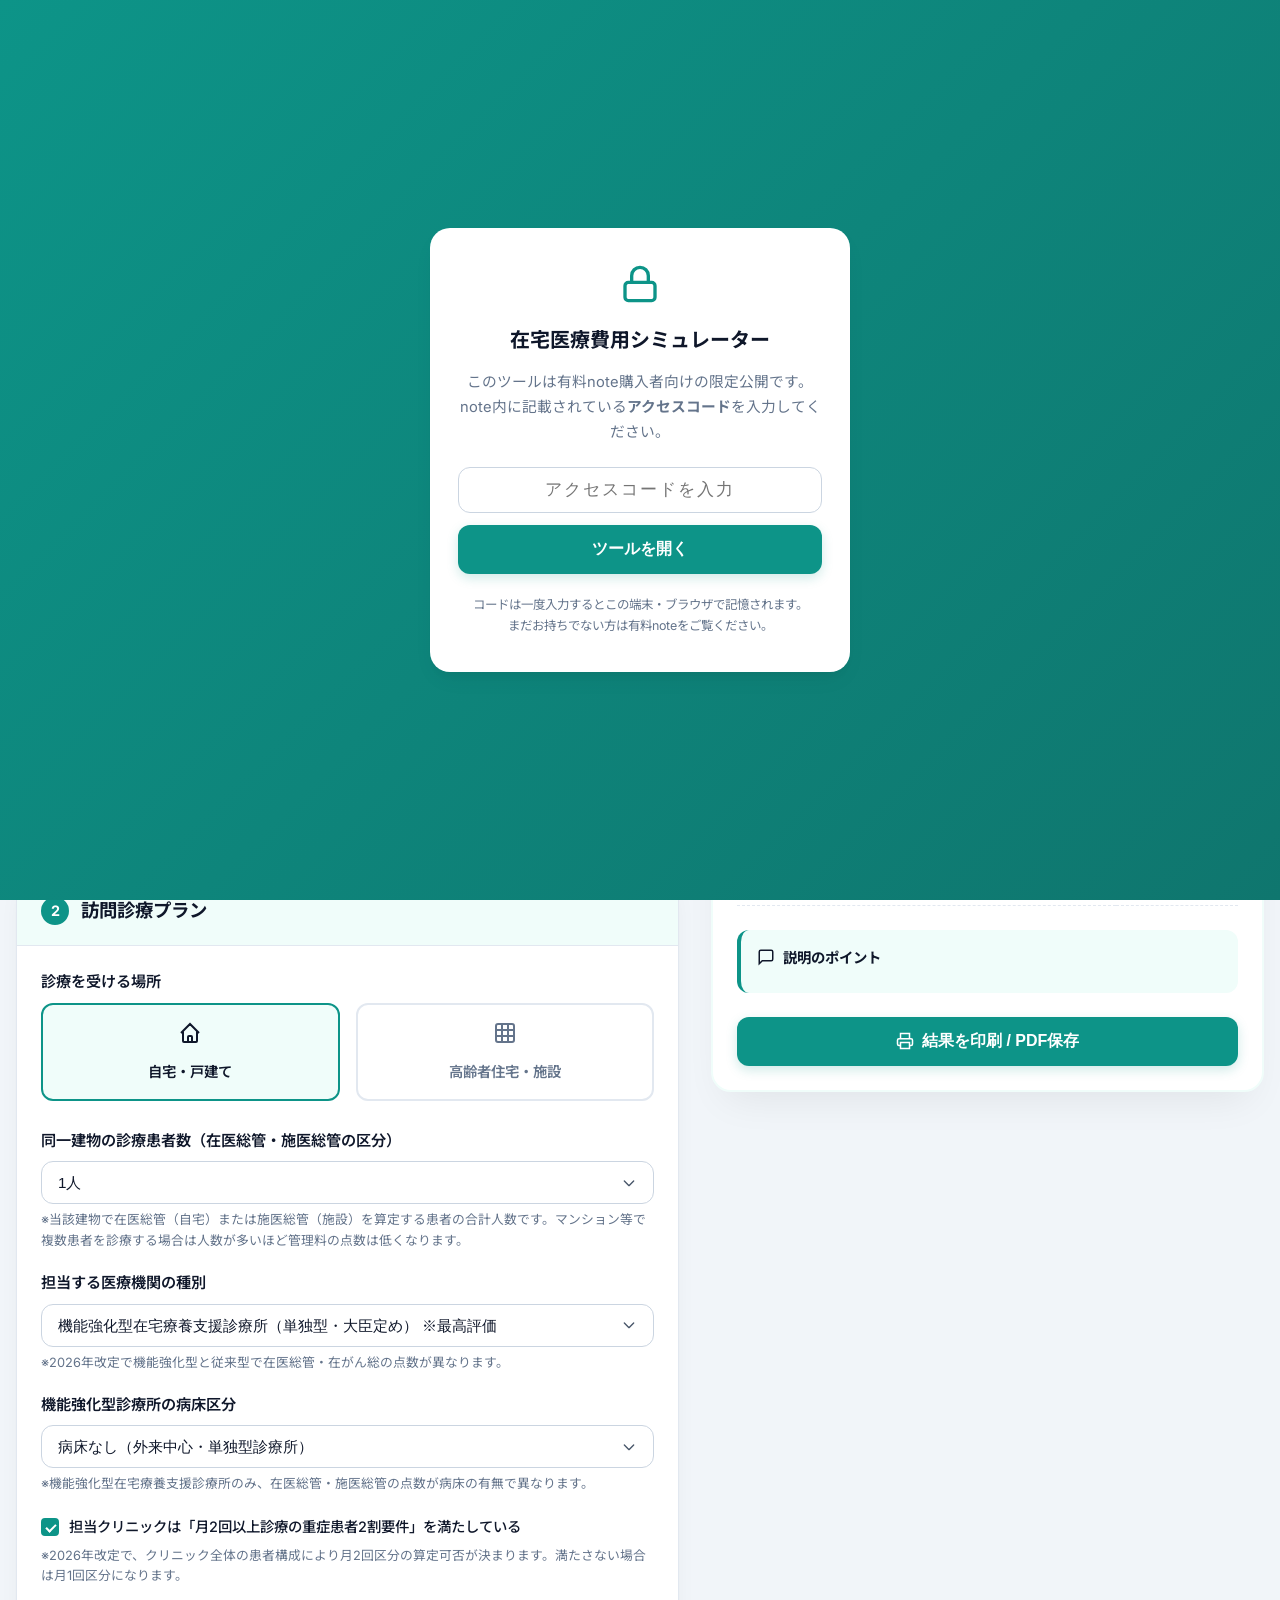
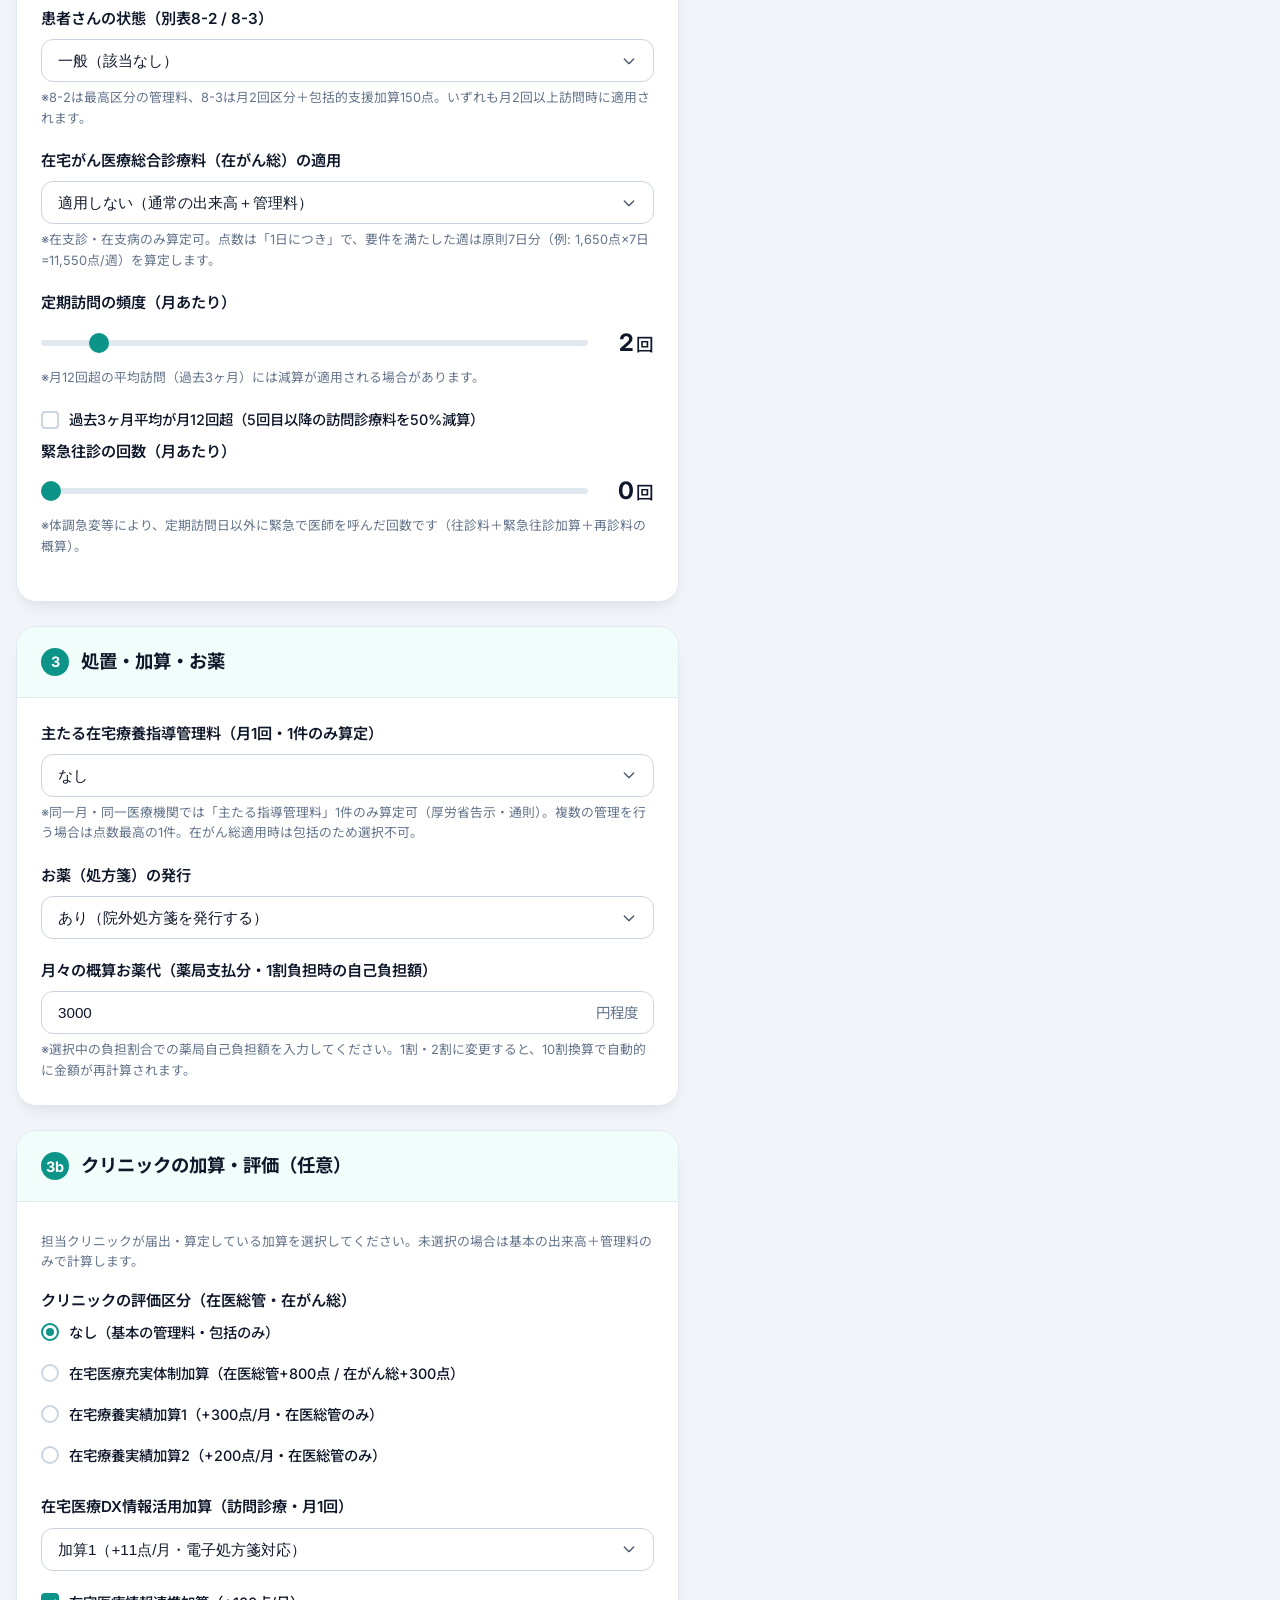
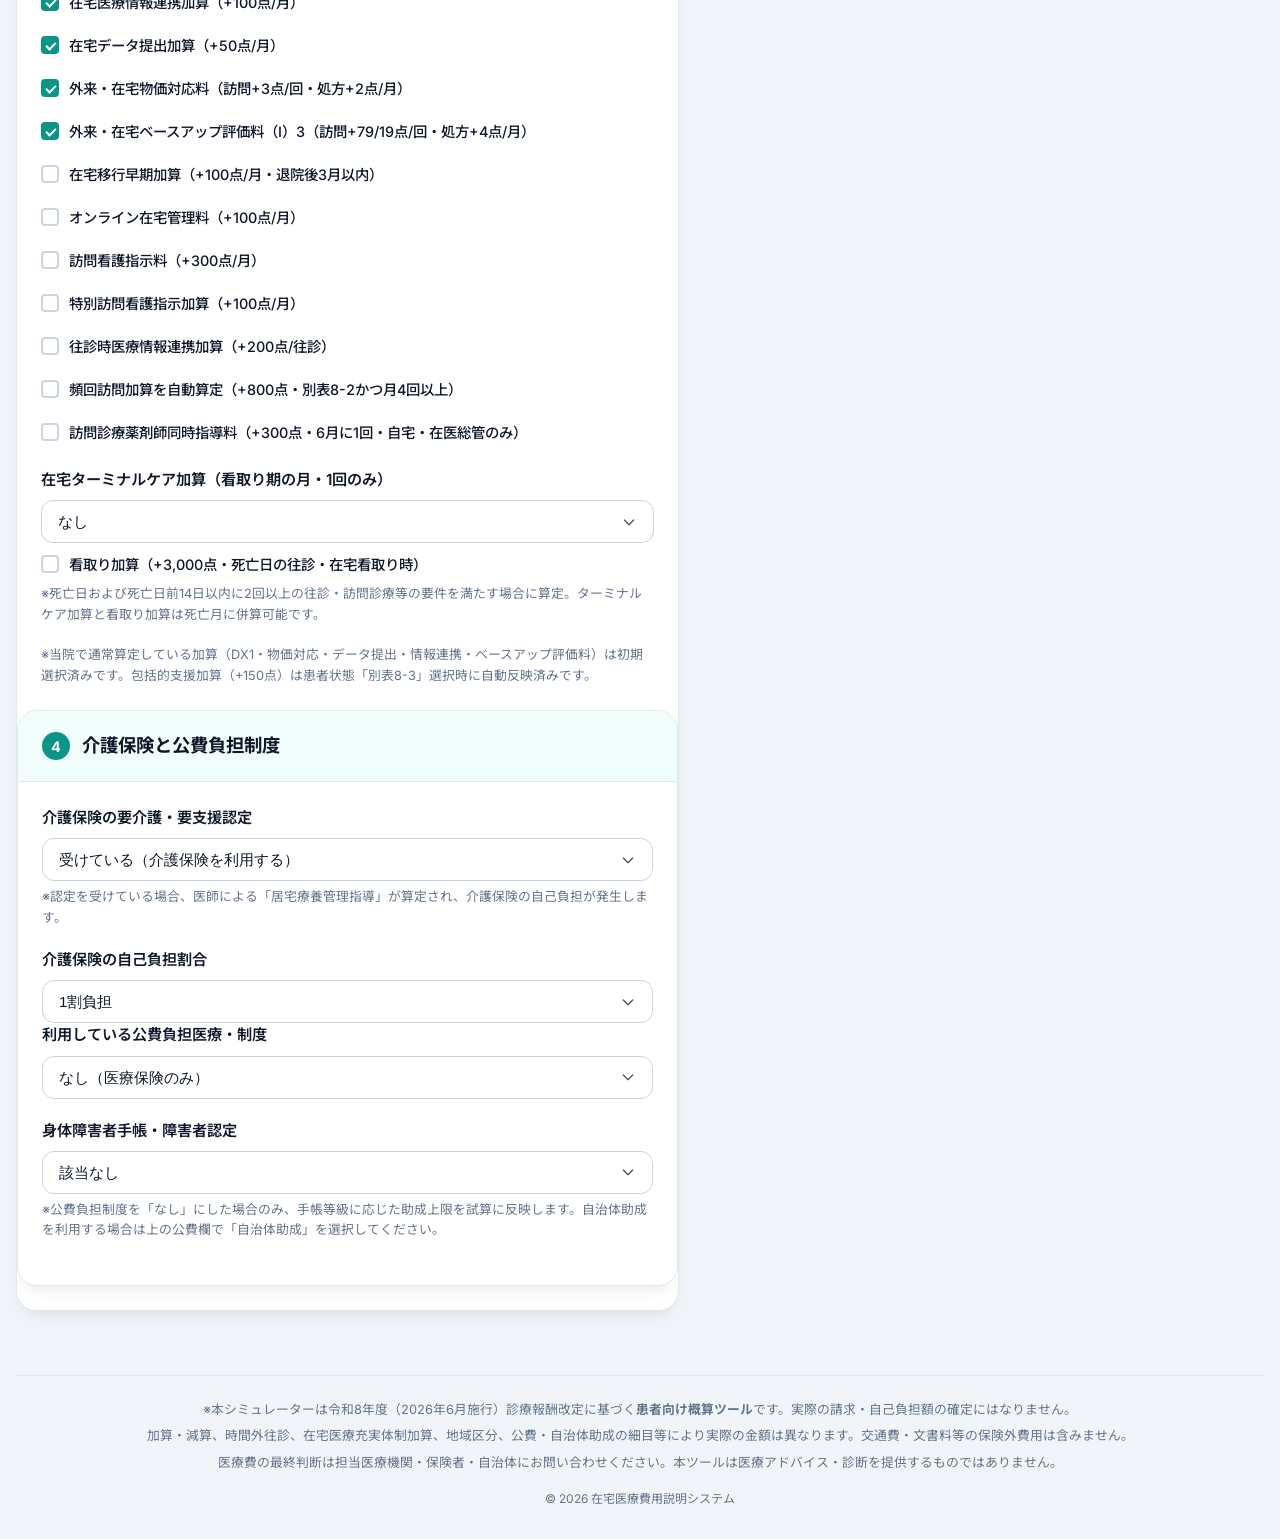
==== commit c1559261: "2026年8月高額療養費制度改正を月額上限に反映 令和8年8月診療分の自己負担限度額引き上げ（区分ア〜オ・70歳以上外来特例）と 段階制の基準額変更を HIGH_COST_LIMITS_2026 に集" ====
--- a/index.html
+++ b/index.html
@@ -18,6 +18,26 @@
     <link rel="stylesheet" href="styles.css">
 </head>
 <body>
+    <!-- アクセスコード入力ゲート（有料note購入者のみ利用可） -->
+    <div id="access-gate" class="access-gate">
+        <div class="access-gate-card">
+            <div class="access-gate-logo">
+                <svg width="40" height="40" viewBox="0 0 24 24" fill="none" stroke="currentColor" stroke-width="2">
+                    <rect x="3" y="11" width="18" height="11" rx="2" ry="2"/>
+                    <path d="M7 11V7a5 5 0 0 1 10 0v4"/>
+                </svg>
+            </div>
+            <h2>在宅医療費用シミュレーター</h2>
+            <p class="access-gate-lead">このツールは有料note購入者向けの限定公開です。<br>note内に記載されている<strong>アクセスコード</strong>を入力してください。</p>
+            <form id="access-gate-form" class="access-gate-form" autocomplete="off">
+                <input type="text" id="access-code-input" class="form-control" placeholder="アクセスコードを入力" autocapitalize="characters" spellcheck="false" aria-label="アクセスコード">
+                <button type="submit" class="btn btn-primary btn-block" id="access-code-submit">ツールを開く</button>
+            </form>
+            <p id="access-gate-error" class="access-gate-error" role="alert" hidden>アクセスコードが正しくありません。note本文をご確認ください。</p>
+            <p class="access-gate-note">コードは一度入力するとこの端末・ブラウザで記憶されます。<br>まだお持ちでない方は有料noteをご覧ください。</p>
+        </div>
+    </div>
+
     <div class="app-container">
         <!-- ヘッダー -->
         <header class="app-header">
@@ -638,6 +658,9 @@
                     <button type="button" class="btn-close-modal">&times;</button>
                 </div>
                 <div class="modal-body">
+                    <p style="font-size: 0.88em; color: #444; margin-bottom: 12px;">
+                        <strong>令和8年8月診療分から</strong>、月額の自己負担限度額が引き上げられ、8月〜翌7月の<strong>年間上限</strong>も新設されました。下表は本ツールが適用する<strong>月額上限</strong>です（多数回該当は据え置き・未入力）。
+                    </p>
                     <h4>70歳以上・75歳以上（後期高齢者）の区分</h4>
                     <table class="table-modal">
                         <thead>
@@ -653,43 +676,43 @@
                                 <td>現役並みⅢ</td>
                                 <td>約1,160万円〜</td>
                                 <td>外来特例なし ※</td>
-                                <td>252,600円 + α</td>
+                                <td>270,300円 + α</td>
                             </tr>
                             <tr>
                                 <td>現役並みⅡ</td>
                                 <td>約770万〜1,160万円</td>
                                 <td>外来特例なし ※</td>
-                                <td>167,400円 + α</td>
+                                <td>179,100円 + α</td>
                             </tr>
                             <tr>
                                 <td>現役並みⅠ</td>
                                 <td>約370万〜770万円</td>
                                 <td>外来特例なし ※</td>
-                                <td>80,100円 + α</td>
+                                <td>85,800円 + α</td>
                             </tr>
                             <tr>
                                 <td>一般</td>
                                 <td>約156万〜370万円</td>
-                                <td>18,000円</td>
-                                <td>57,600円</td>
+                                <td>22,000円</td>
+                                <td>61,500円</td>
                             </tr>
                             <tr>
                                 <td>低所得Ⅱ(非課税)</td>
                                 <td>世帯全員非課税</td>
-                                <td>8,000円</td>
-                                <td>24,600円</td>
+                                <td>11,000円</td>
+                                <td>25,700円</td>
                             </tr>
                             <tr>
                                 <td>低所得Ⅰ(非課税)</td>
                                 <td>年金収入等 80万円以下</td>
                                 <td>8,000円</td>
-                                <td>15,000円</td>
+                                <td>15,700円</td>
                             </tr>
                         </tbody>
                     </table>
                     <p style="font-size: 0.85em; color: #666; margin-top: 6px;">
-                        ※ 現役並み所得者は平成30年8月に外来だけの個人上限（外来特例）が廃止され、
-                        69歳以下と同じく外来・入院を通算した世帯上限（右列）が自己負担限度額となります。
+                        ※ 現役並み所得者は外来だけの個人上限（外来特例）がなく、69歳以下と同じく外来・入院を通算した世帯上限が限度額です。
+                        一般・低所得Ⅱは外来の年間上限（216,000円・96,000円）も設けられています。
                     </p>
 
                     <h4 style="margin-top: 20px;">70歳未満の区分</h4>
@@ -705,31 +728,31 @@
                             <tr>
                                 <td>区分ア</td>
                                 <td>83万円以上</td>
-                                <td>252,600円 + α</td>
+                                <td>270,300円 + α</td>
                             </tr>
                             <tr>
                                 <td>区分イ</td>
                                 <td>53万〜79万円</td>
-                                <td>167,400円 + α</td>
+                                <td>179,100円 + α</td>
                             </tr>
                             <tr>
                                 <td>区分ウ</td>
                                 <td>28万〜50万円</td>
-                                <td>80,100円 + α</td>
+                                <td>85,800円 + α</td>
                             </tr>
                             <tr>
                                 <td>区分エ</td>
                                 <td>26万円以下</td>
-                                <td>57,600円</td>
+                                <td>61,500円</td>
                             </tr>
                             <tr>
                                 <td>区分オ</td>
                                 <td>住民税非課税世帯</td>
-                                <td>35,400円</td>
+                                <td>36,900円</td>
                             </tr>
                         </tbody>
                     </table>
-                    <p class="modal-note">※「+ α」の部分は、(総医療費 - 基準額) × 1% の計算式で加算されます。</p>
+                    <p class="modal-note">※「+ α」は (総医療費 − 基準額) × 1%（ア901,000円・イ597,000円・ウ286,000円）。年間上限の例：区分ウ530,000円、一般530,000円、オ290,000円（8月〜翌7月・還付は保険者が期間後に計算）。</p>
                 </div>
             </div>
         </div>
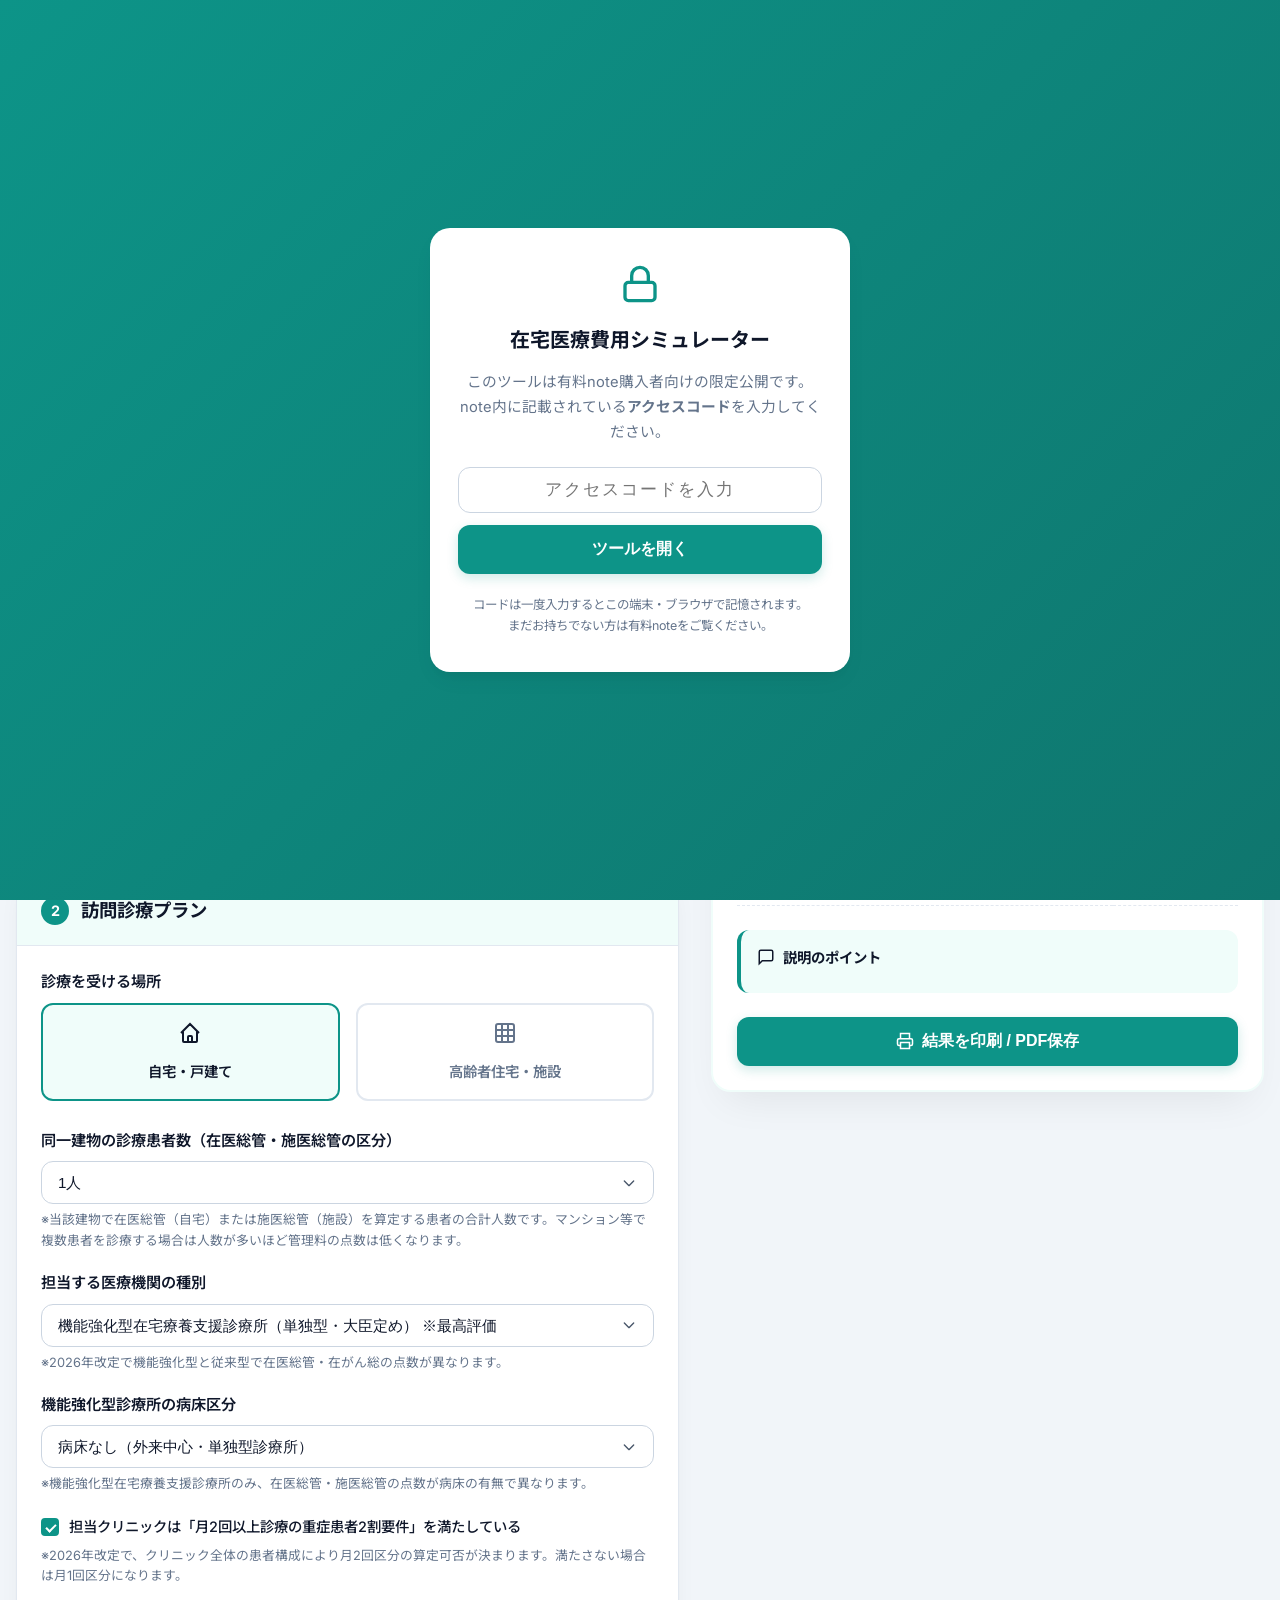
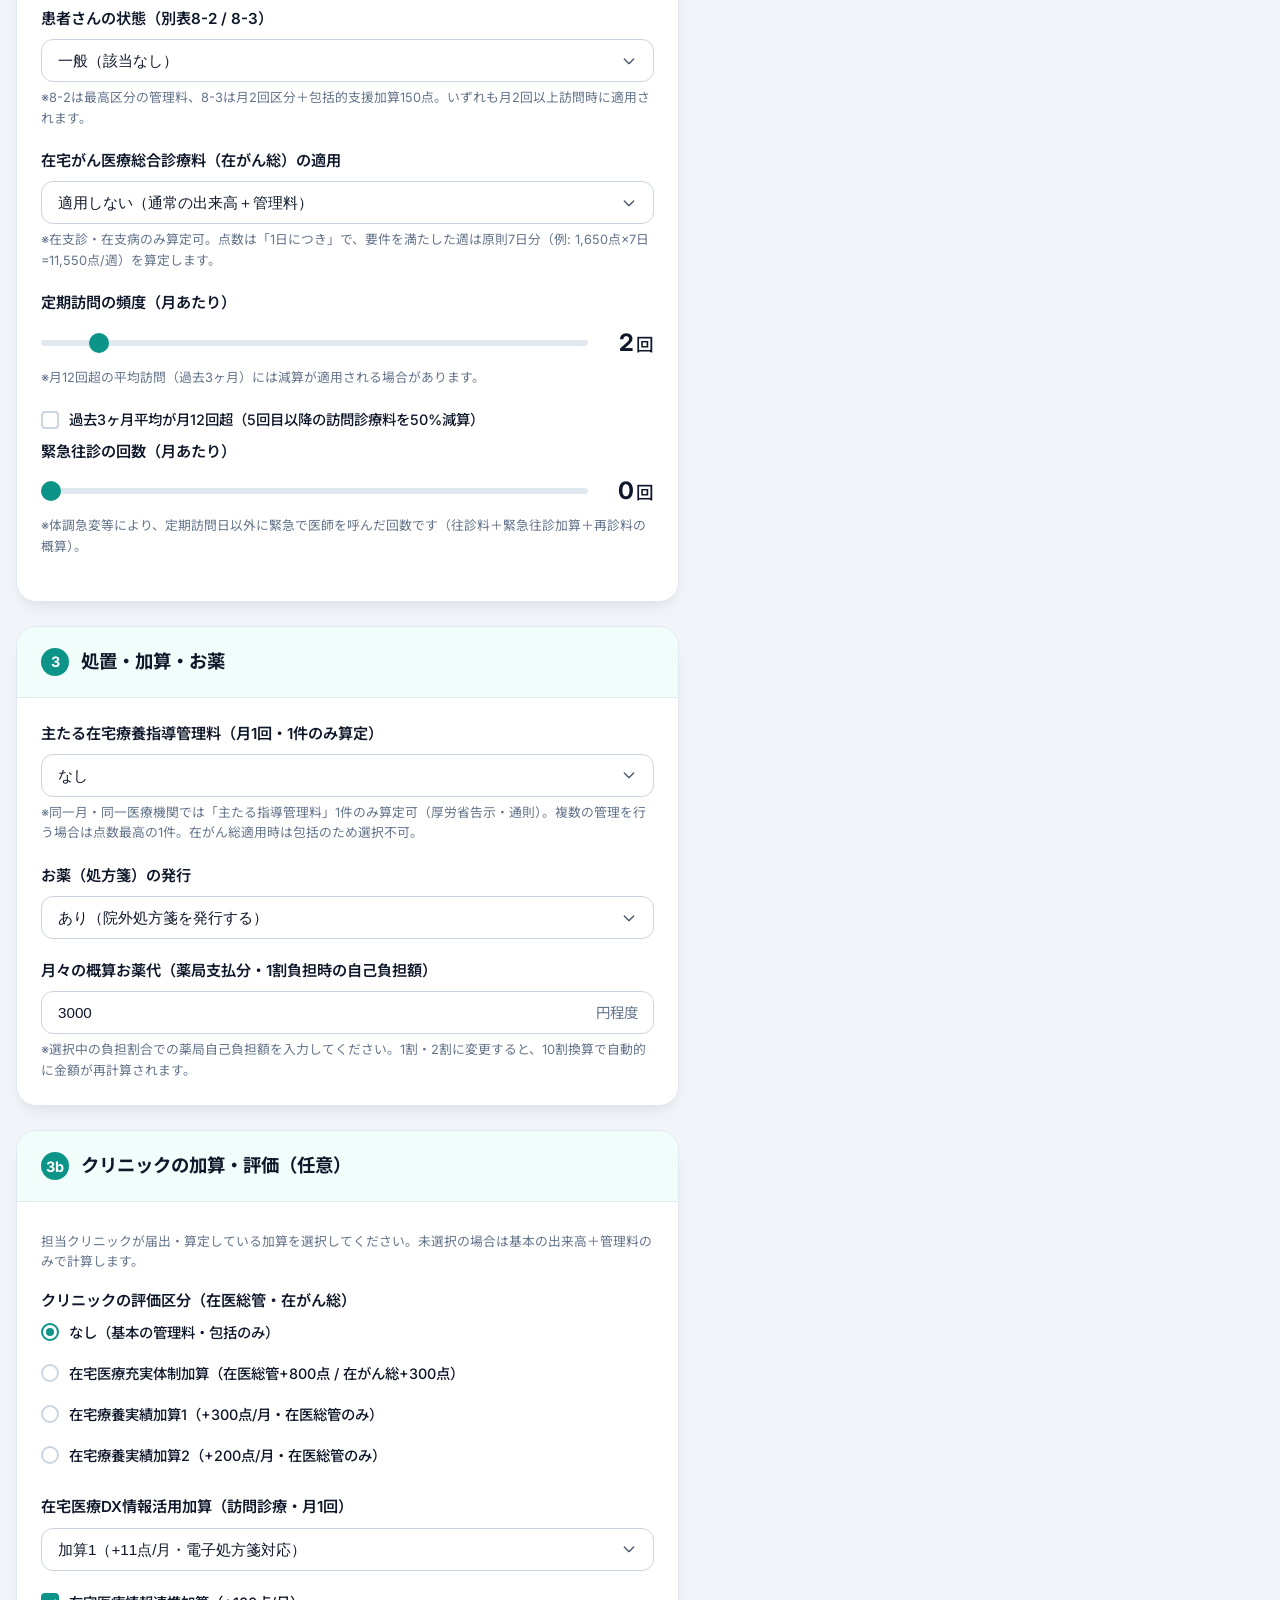
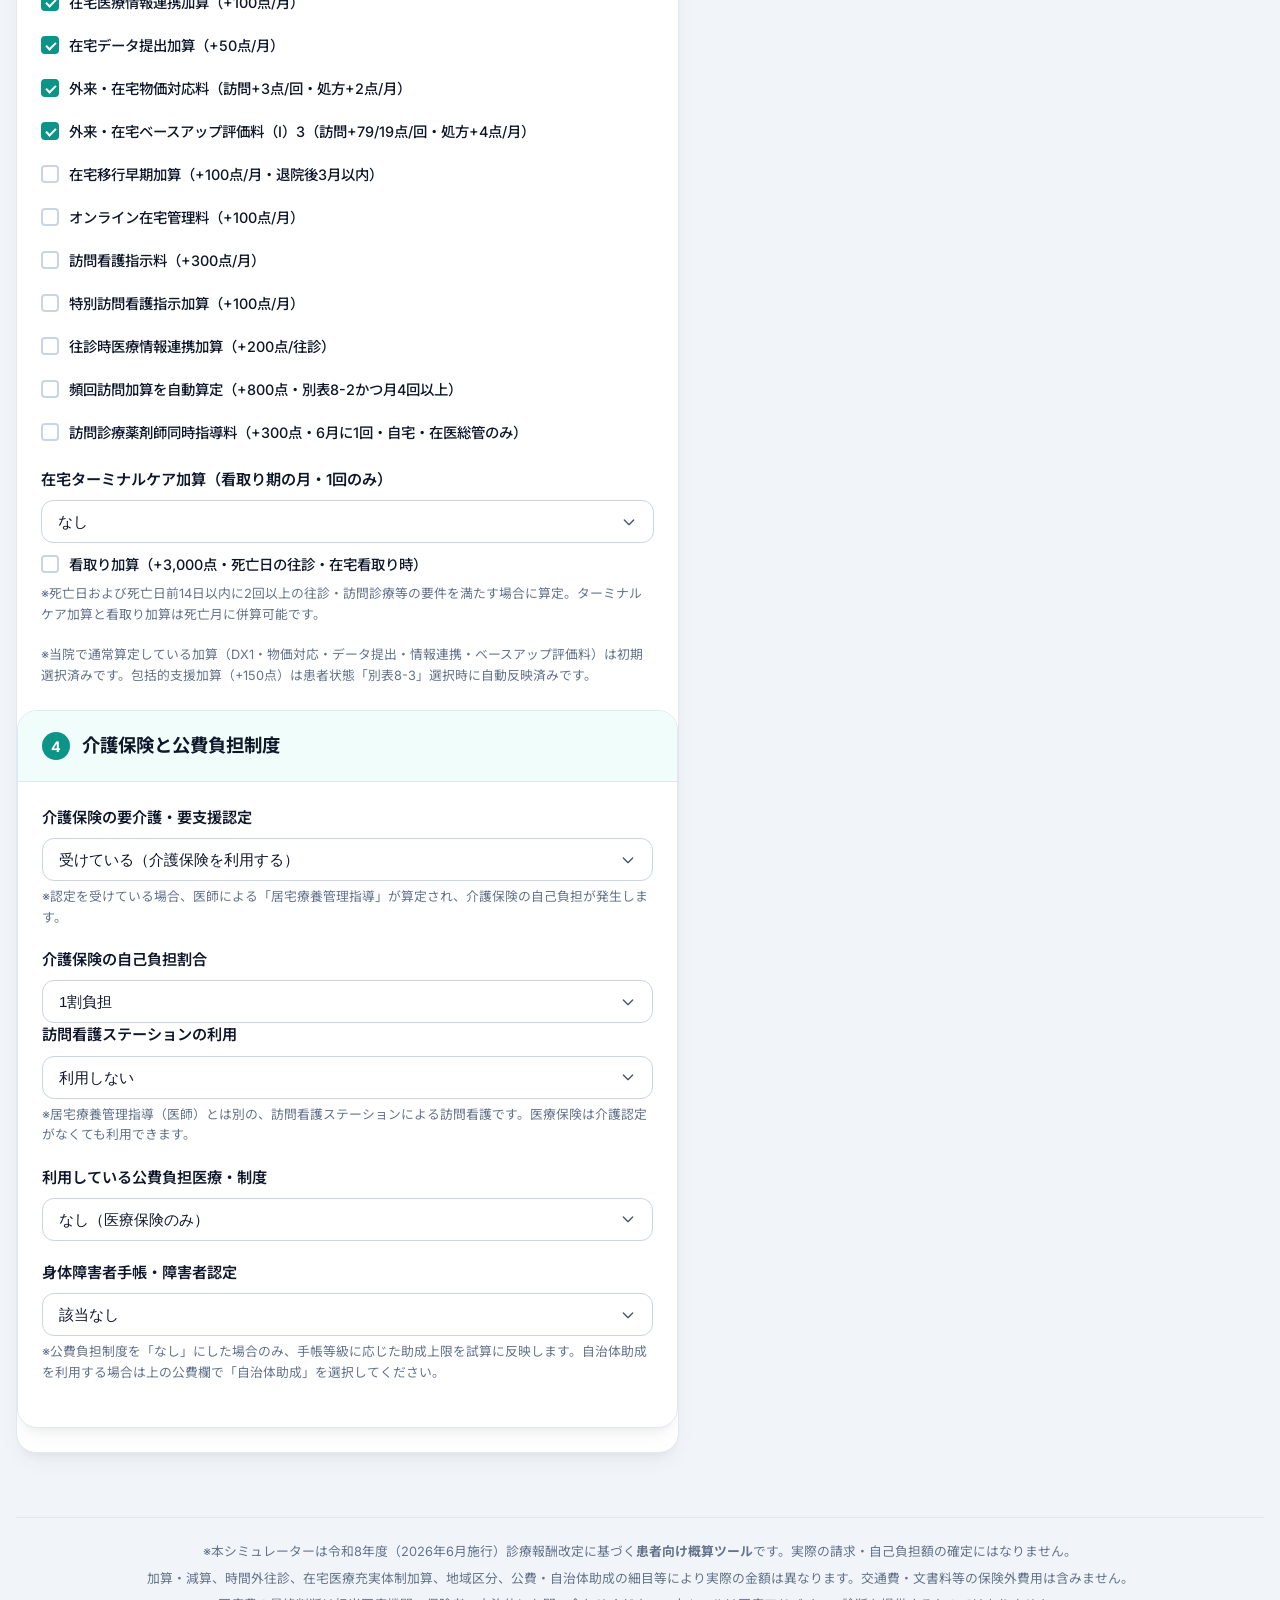
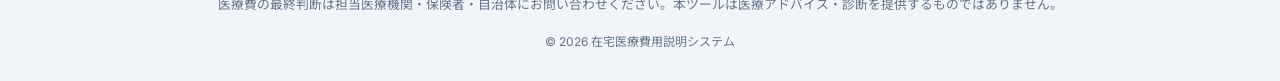
==== commit cd5ead7e: "Add visit nursing cost calculation separate from home care guidance - Split 居宅療養管理指導 (doctor) from 訪" ====
--- a/index.html
+++ b/index.html
@@ -440,6 +440,44 @@
                             </div>
                         </div>
 
+                        <div class="form-group">
+                            <label for="visit-nursing-type">訪問看護ステーションの利用</label>
+                            <select id="visit-nursing-type" class="form-control">
+                                <option value="none" selected>利用しない</option>
+                                <option value="kaigo">介護保険（要介護・要支援認定）</option>
+                                <option value="iryo">医療保険（訪問看護指示書）</option>
+                            </select>
+                            <span class="help-text">※居宅療養管理指導（医師）とは別の、訪問看護ステーションによる訪問看護です。医療保険は介護認定がなくても利用できます。</span>
+                        </div>
+
+                        <p id="visit-nursing-cancer-note" class="help-text" style="display:none">
+                            ※在がん総適用時は訪問看護も包括のため、別途の訪問看護費は発生しません。
+                        </p>
+
+                        <div id="visit-nursing-details" style="display:none">
+                            <div class="form-group">
+                                <label for="visit-nursing-freq">訪問看護の頻度（週あたり）</label>
+                                <div class="range-slider-container">
+                                    <input type="range" id="visit-nursing-freq" min="1" max="7" value="3" class="range-slider">
+                                    <span class="range-value">週<strong id="visit-nursing-freq-val">3</strong>回（月4週で概算）</span>
+                                </div>
+                            </div>
+                            <div class="form-group">
+                                <label for="visit-nursing-duration">訪問時間の目安（介護保険）</label>
+                                <select id="visit-nursing-duration" class="form-control">
+                                    <option value="under20">20分未満（314単位/回）</option>
+                                    <option value="under30" selected>30分未満（471単位/回）★一般的</option>
+                                    <option value="under60">30分〜1時間（823単位/回）</option>
+                                    <option value="under90">1〜1.5時間（1,128単位/回）</option>
+                                </select>
+                                <span class="help-text">※処遇改善加算（1.8%）込みで概算します。</span>
+                            </div>
+                            <label class="checkbox-item inline-check">
+                                <input type="checkbox" id="visit-nursing-iryo-palliative">
+                                <span>医療保険・緩和ケア等の専門研修を受けた看護師（12,850円/回）</span>
+                            </label>
+                        </div>
+
                         <!-- 公費負担医療 -->
                         <div class="form-group">
                             <label for="public-expense">利用している公費負担医療・制度</label>
@@ -515,7 +553,7 @@
                             </div>
                             <label class="checkbox-item inline-check">
                                 <input type="checkbox" id="local-nursing-subsidy">
-                                <span>介護保険（居宅療養管理指導）も助成対象</span>
+                                <span>介護保険（居宅療養管理指導・訪問看護）も助成対象</span>
                             </label>
                             <span class="help-text">※自治体の重度障害者医療費助成等の典型パターンです。お住まいの市区町村の条例と異なる場合があります。</span>
                         </div>
@@ -608,9 +646,13 @@
                                     <td class="indent-2 text-muted">※公費・助成制度による軽減額</td>
                                     <td class="align-right text-success"><span id="table-public-limit-applied">-0</span>円</td>
                                 </tr>
-                                <tr id="row-nursing-detail">
-                                    <td>介護保険自己負担額 (居宅管理)</td>
-                                    <td class="align-right"><span id="table-nursing-copay">0</span>円</td>
+                                <tr id="row-guidance-detail">
+                                    <td>介護保険 (居宅療養管理指導)</td>
+                                    <td class="align-right"><span id="table-guidance-copay">0</span>円</td>
+                                </tr>
+                                <tr id="row-visit-nursing-detail" style="display:none">
+                                    <td><span id="table-visit-nursing-label">訪問看護</span></td>
+                                    <td class="align-right"><span id="table-visit-nursing-copay">0</span>円</td>
                                 </tr>
                                 <tr>
                                     <td>お薬代 (自己負担額)</td>
@@ -830,8 +872,18 @@
                         </tr>
                         <tr>
                             <td>介護保険適用分</td>
-                            <td>居宅療養管理指導費 (医師による管理・指導)</td>
+                            <td id="print-detail-nursing-desc">居宅療養管理指導・訪問看護（介護）</td>
                             <td class="align-right"><span id="print-detail-nursing-val">0</span> 円</td>
+                        </tr>
+                        <tr>
+                            <td class="indent-1">↳ 居宅療養管理指導</td>
+                            <td>医師による管理・指導（月最大2回）</td>
+                            <td class="align-right"><span id="print-detail-guidance-val">0</span> 円</td>
+                        </tr>
+                        <tr>
+                            <td class="indent-1">↳ 訪問看護</td>
+                            <td id="print-detail-visit-nursing-desc">—</td>
+                            <td class="align-right"><span id="print-detail-visit-nursing-val">0</span> 円</td>
                         </tr>
                         <tr>
                             <td>お薬代 (自己負担)</td>
